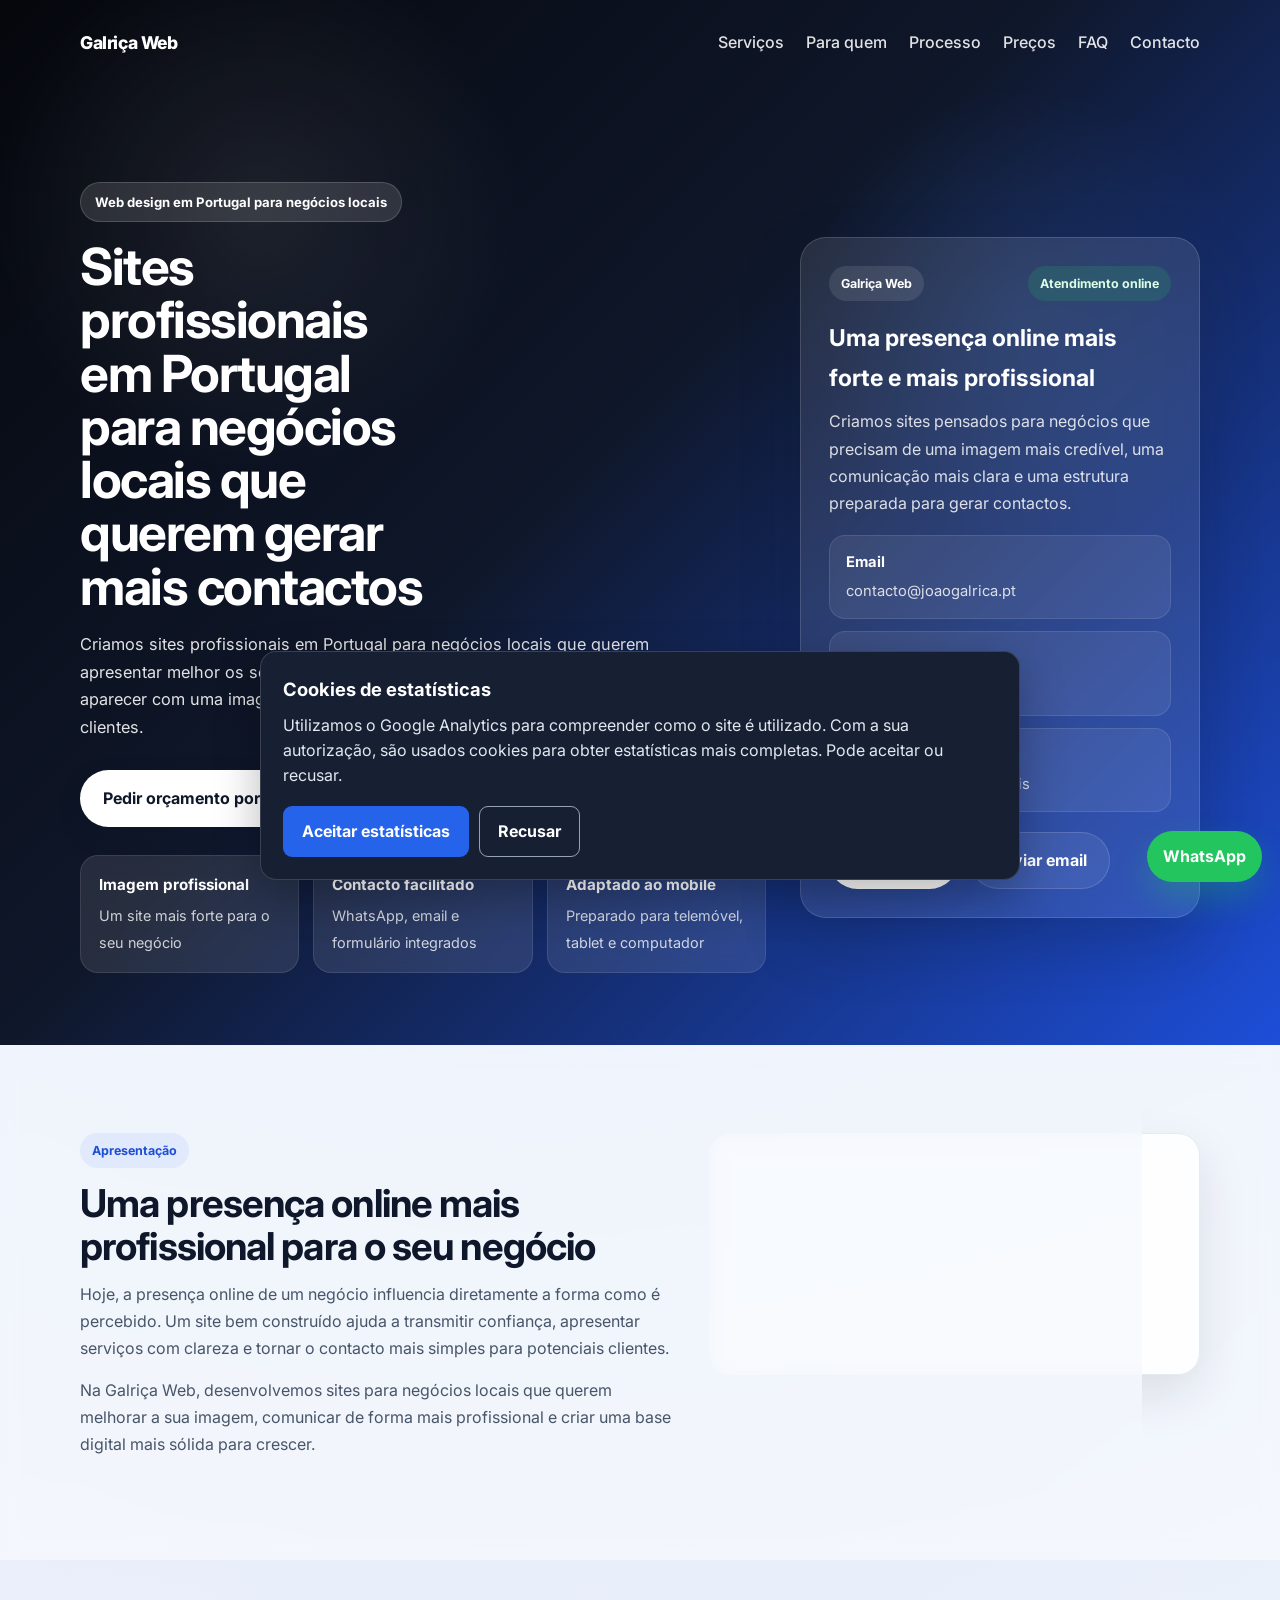
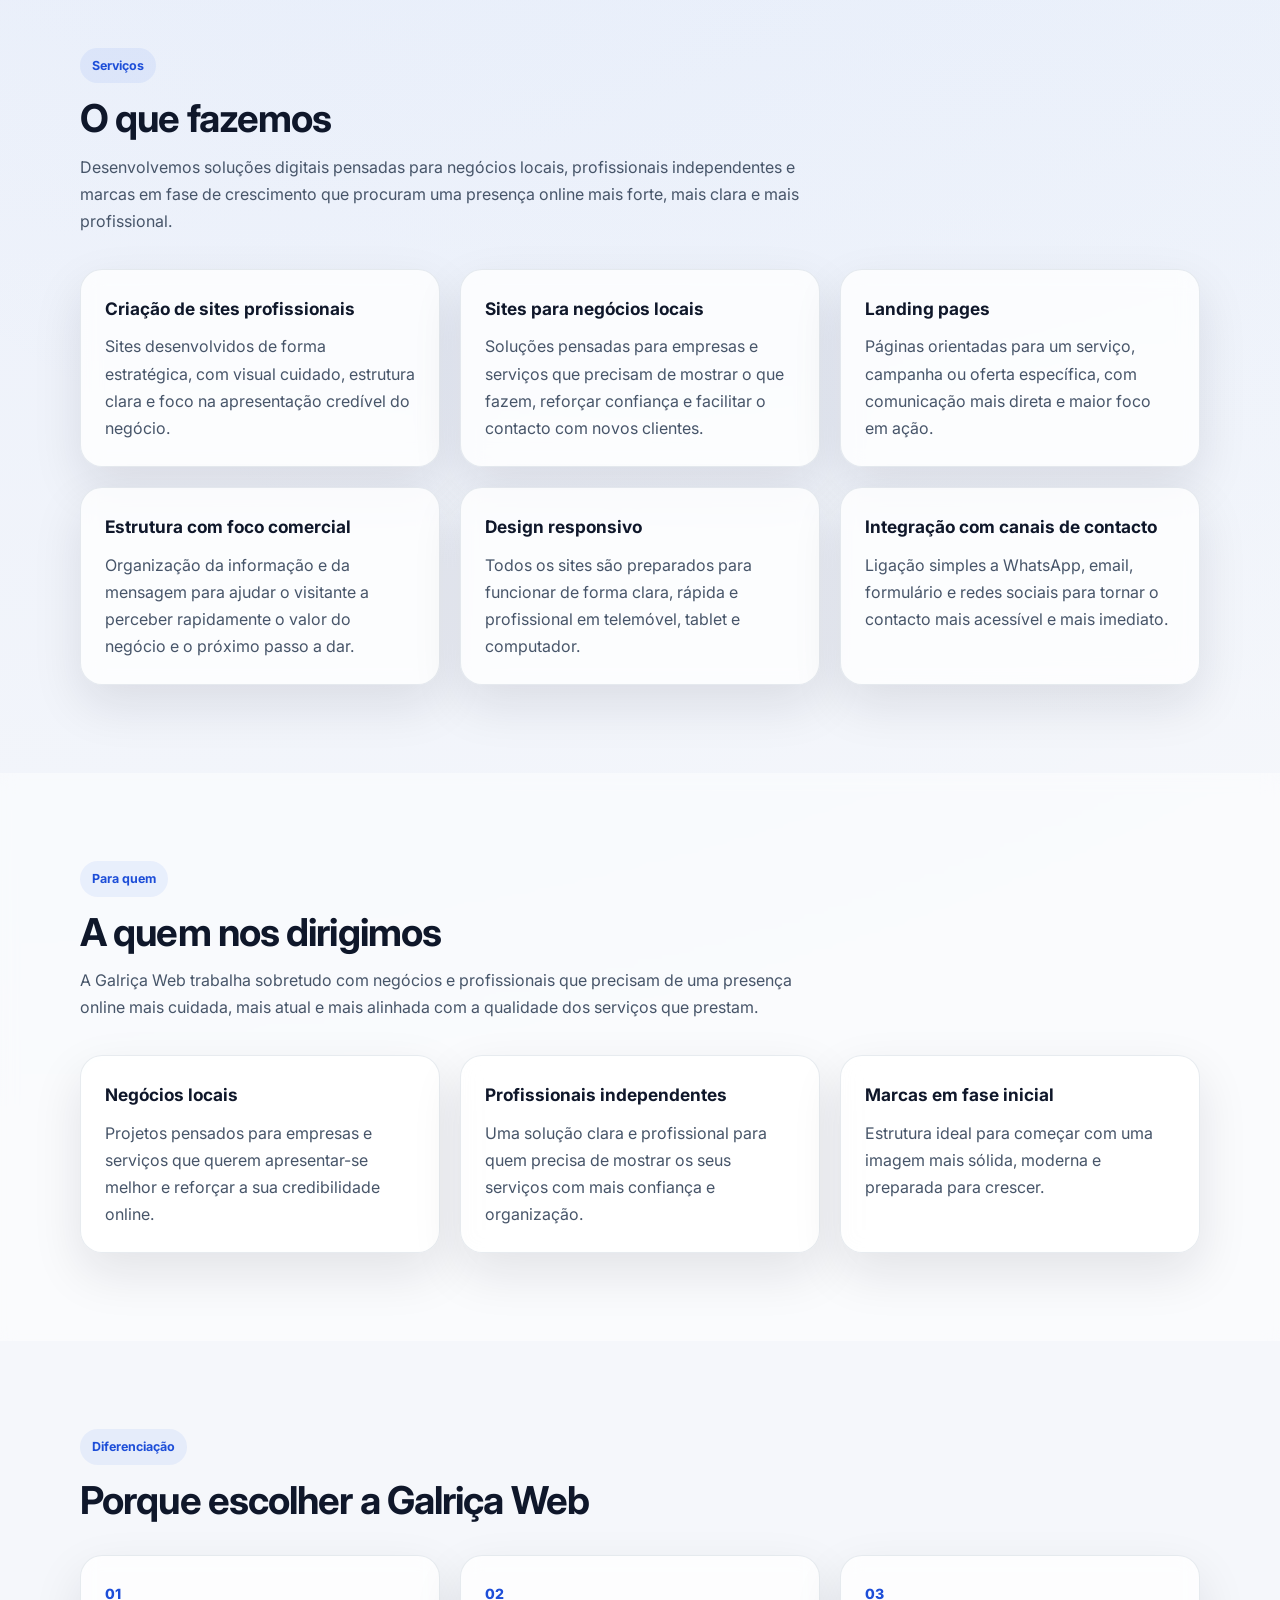
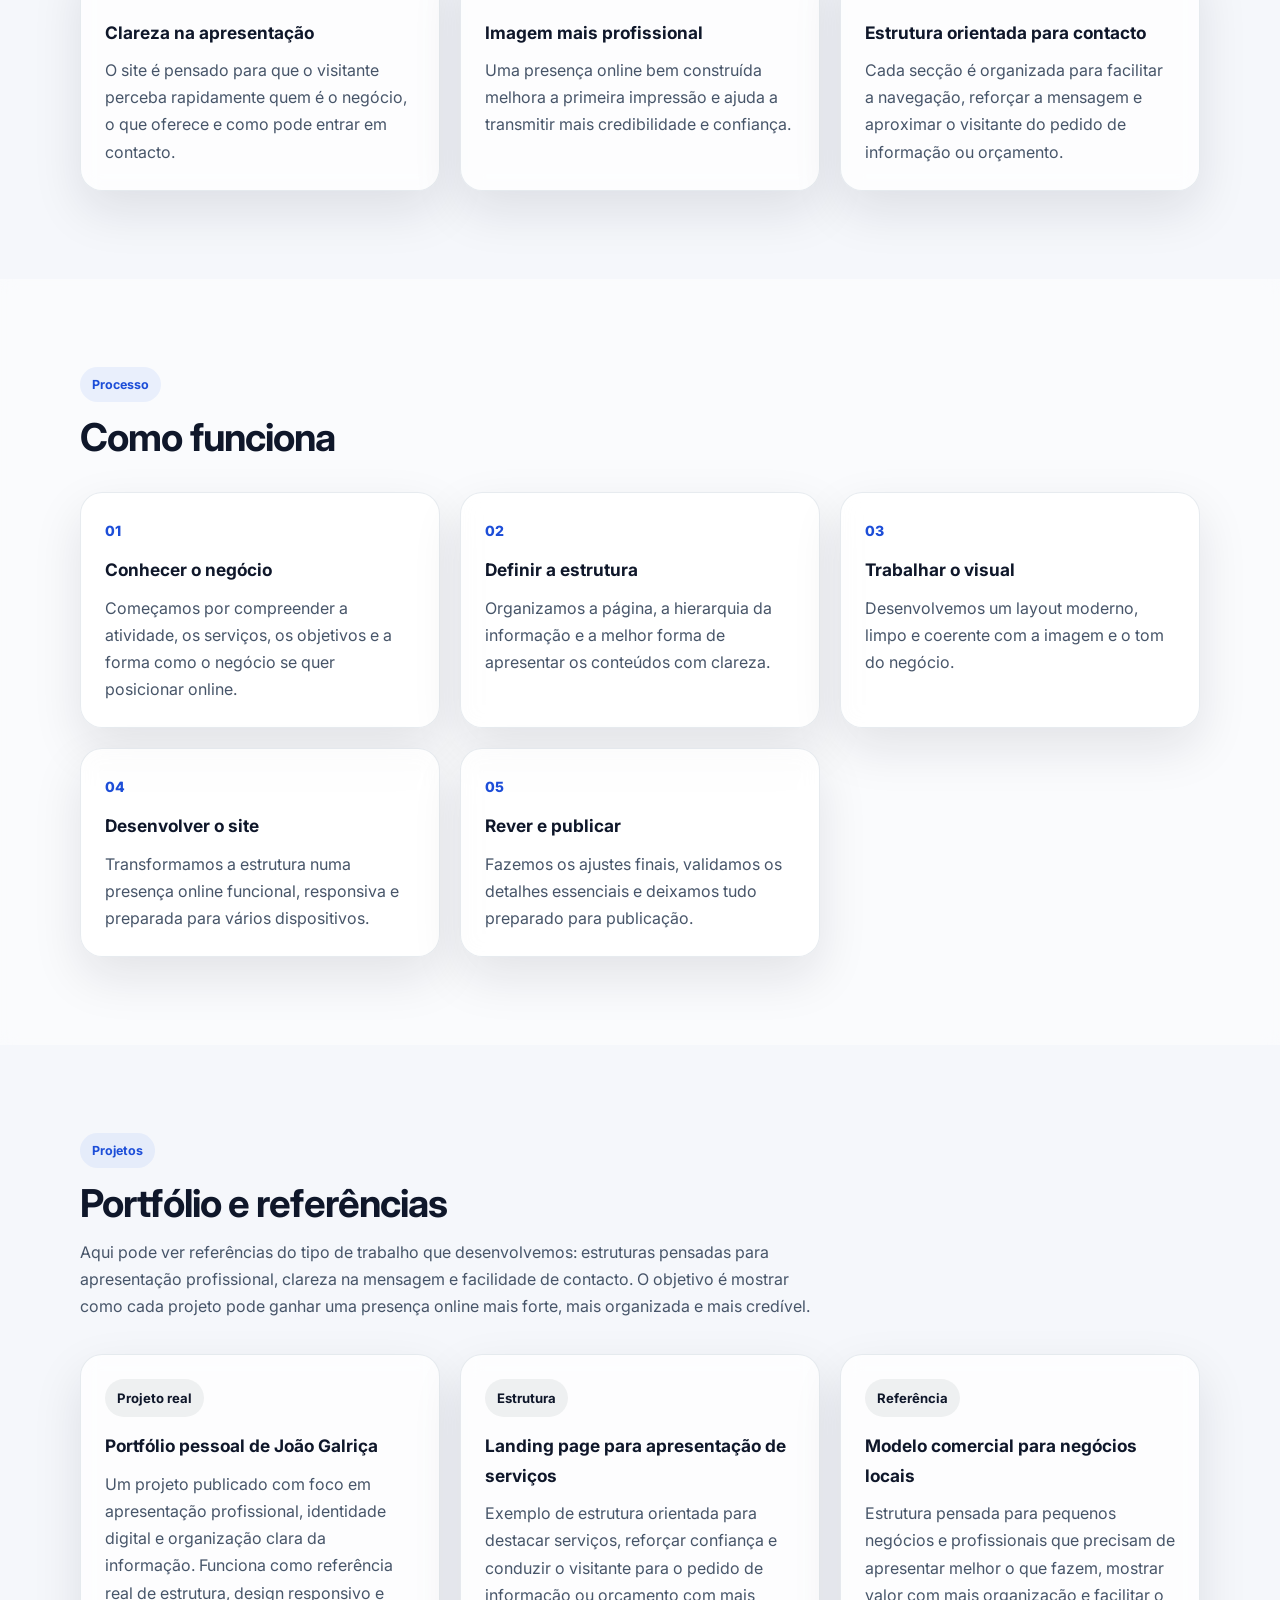
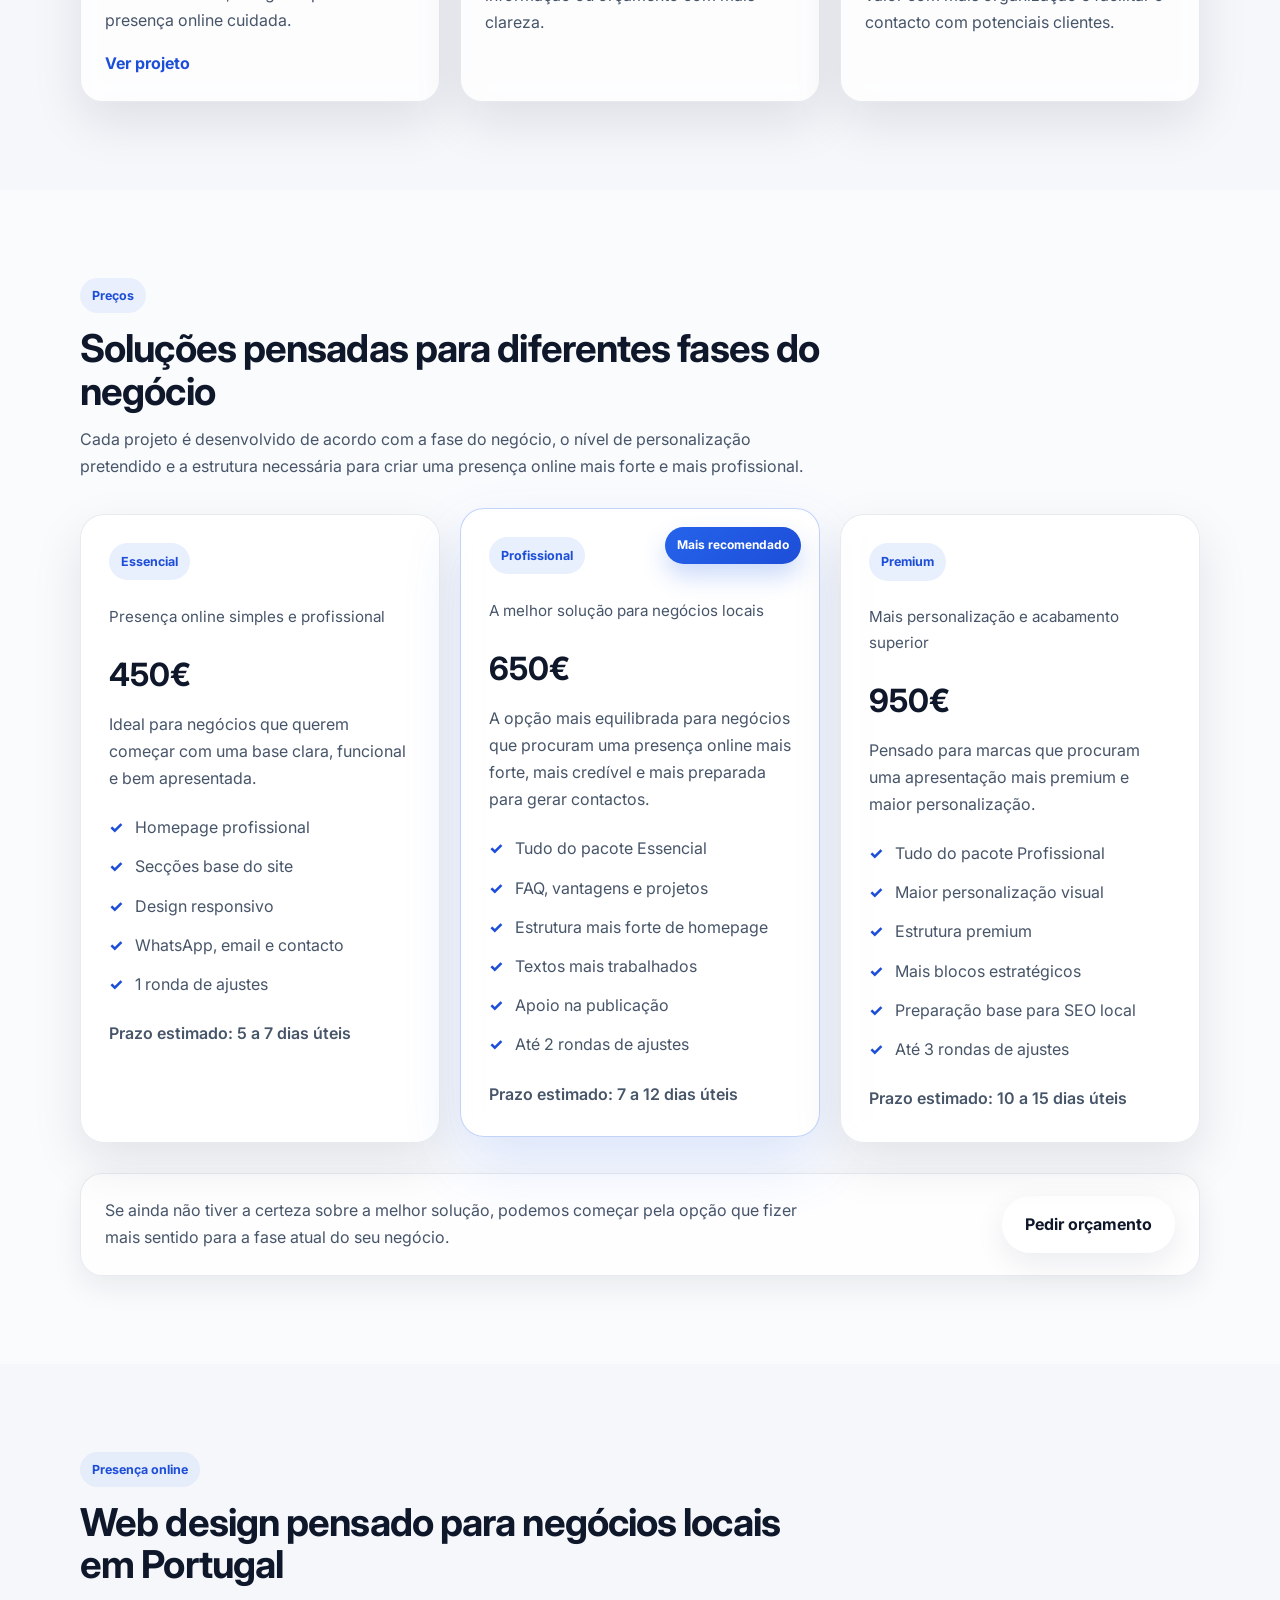
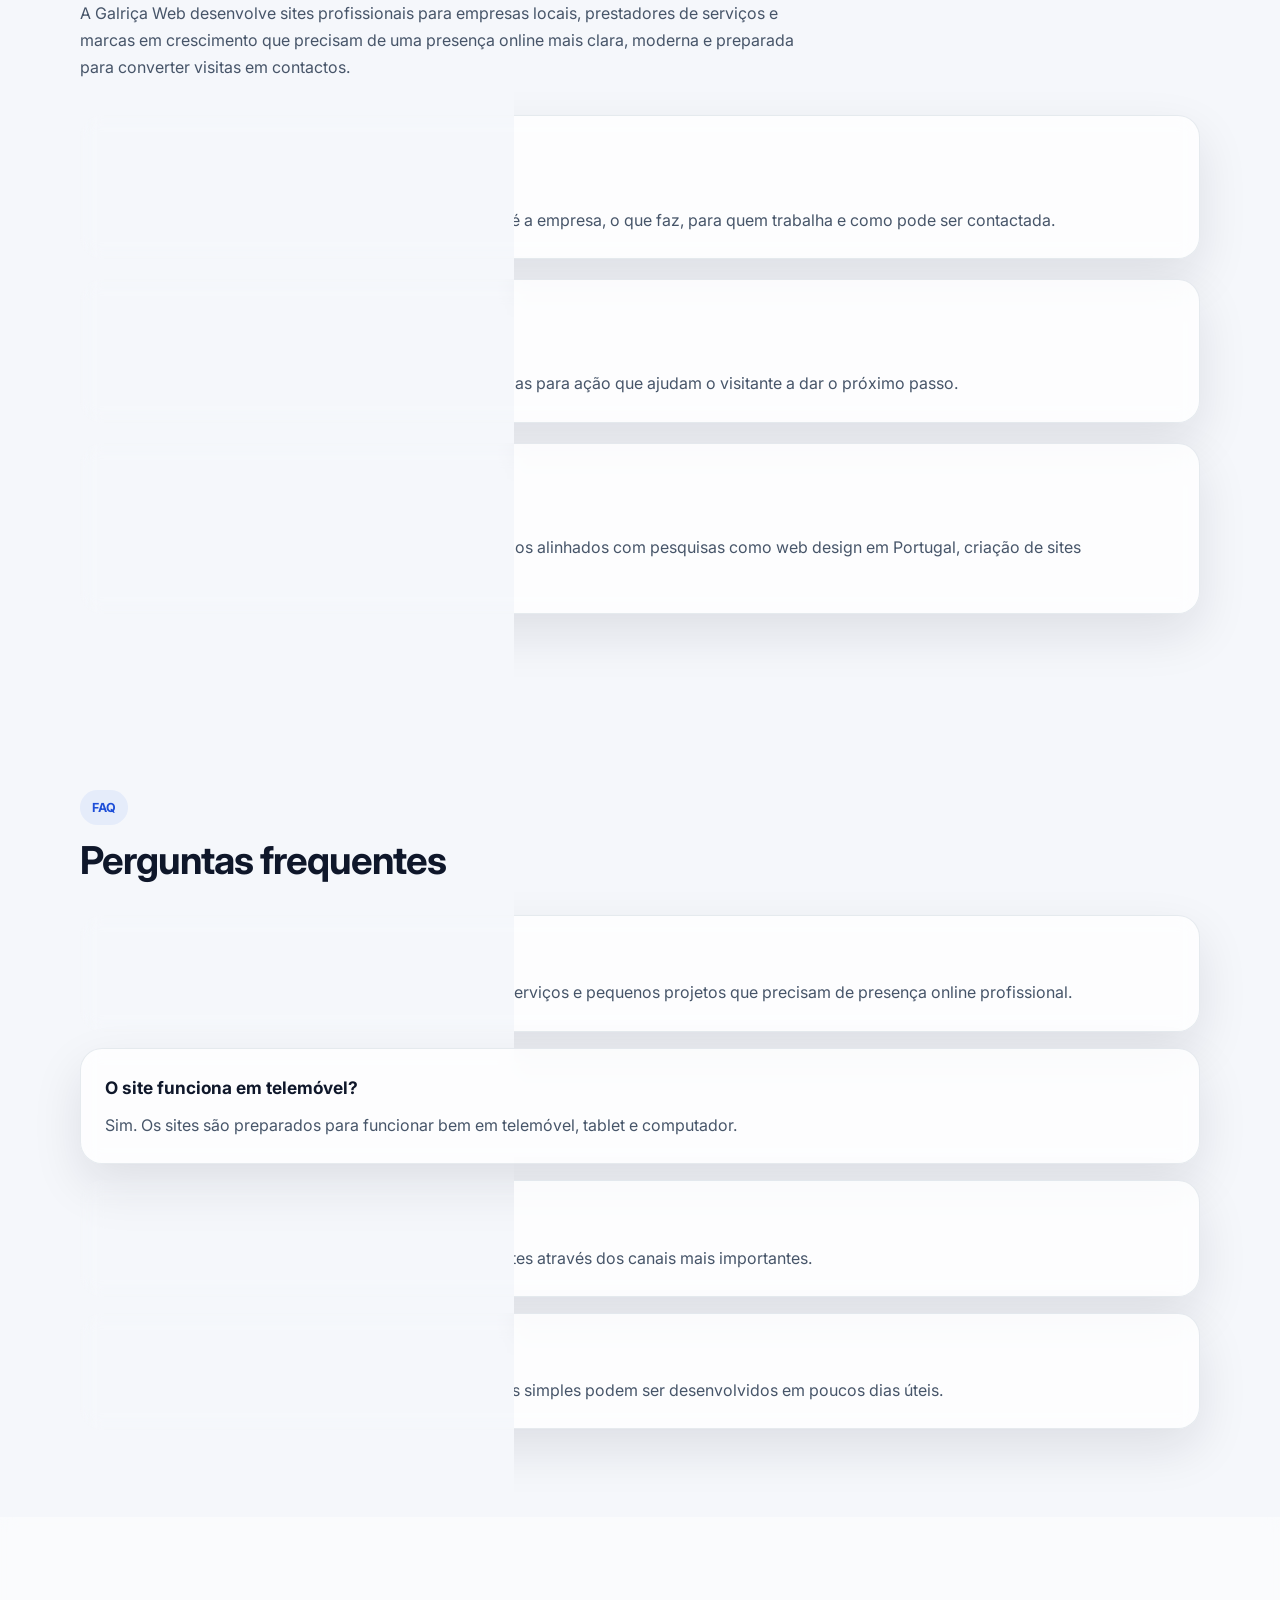
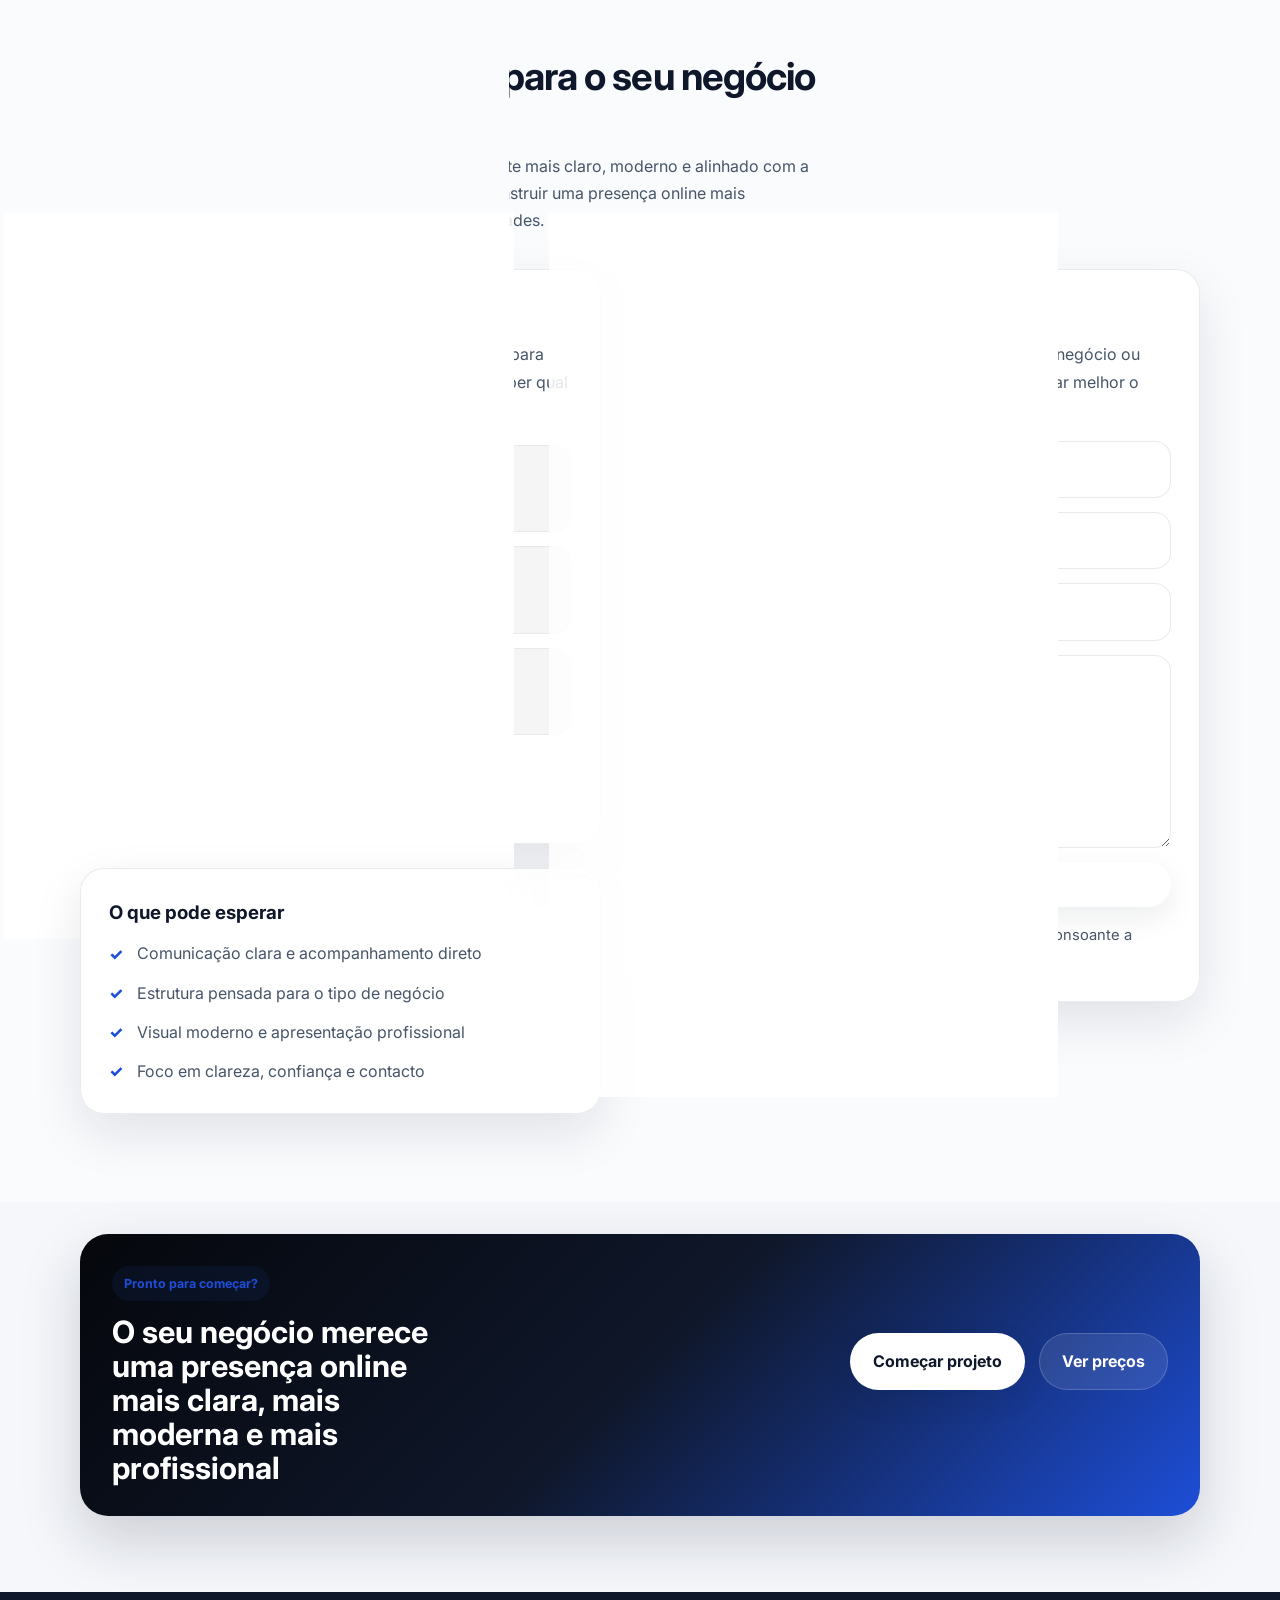
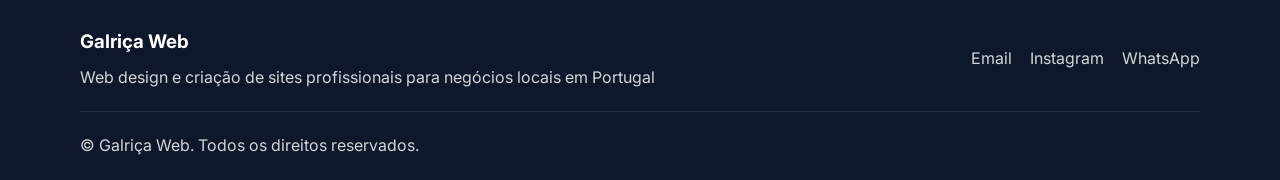
==== index.html @ ff37726d "Add files via upload" ====
<!DOCTYPE html>

<html lang="pt">
<head>
<!-- Google Analytics com Consent Mode v2 -->
<script>
  window.dataLayer = window.dataLayer || [];

  function gtag() {
    dataLayer.push(arguments);
  }

  const consentimentoGuardado =
    localStorage.getItem('analytics_consent') === 'granted'
      ? 'granted'
      : 'denied';

  gtag('consent', 'default', {
    analytics_storage: consentimentoGuardado,
    ad_storage: 'denied',
    ad_user_data: 'denied',
    ad_personalization: 'denied'
  });
</script>

<script async src="https://www.googletagmanager.com/gtag/js?id=G-DJQGZJ3VD9"></script>

<script>
  gtag('js', new Date());
  gtag('config', 'G-DJQGZJ3VD9');
</script>
<meta charset="utf-8"/>
<meta content="width=device-width, initial-scale=1.0" name="viewport"/>
<title>Galriça Web | Web Design e Criação de Sites Profissionais em Portugal</title>
<meta content="A Galriça Web cria sites profissionais em Portugal para negócios locais, serviços e marcas em crescimento, com design moderno, estrutura clara, SEO base e foco em gerar contactos." name="description"/>
<link href="https://galricaweb.pt/" rel="canonical"/>
<meta content="index, follow, max-image-preview:large, max-snippet:-1, max-video-preview:-1" name="robots"/>
<meta content="#0f172a" name="theme-color"/>
<meta content="web design portugal, criação de sites profissionais, sites para negócios locais, landing pages, web designer portugal, criação de websites portugal, seo local, presença online" name="keywords"/>
<meta content="website" property="og:type"/>
<meta content="pt_PT" property="og:locale"/>
<meta content="Galriça Web | Web Design e Criação de Sites Profissionais em Portugal" property="og:title"/>
<meta content="Sites profissionais em Portugal para negócios locais, com design moderno, estrutura clara e foco em gerar contactos." property="og:description"/>
<meta content="https://galricaweb.pt/" property="og:url"/>
<meta content="Galriça Web" property="og:site_name"/>
<meta content="https://galricaweb.pt/og-image.jpg" property="og:image"/>
<meta content="Galriça Web - Criação de Sites Profissionais para Negócios Locais" property="og:image:alt"/>
<meta content="summary_large_image" name="twitter:card"/>
<meta content="Galriça Web | Web Design e Criação de Sites Profissionais em Portugal" name="twitter:title"/>
<meta content="Sites profissionais em Portugal para negócios locais, com design moderno, estrutura clara e foco em gerar contactos." name="twitter:description"/>
<meta content="https://galricaweb.pt/og-image.jpg" name="twitter:image"/>
<link href="https://fonts.googleapis.com" rel="preconnect"/>
<link crossorigin="" href="https://fonts.gstatic.com" rel="preconnect"/>
<link href="https://fonts.googleapis.com/css2?family=Inter:wght@400;500;600;700;800&amp;display=swap" rel="stylesheet"/>
<link href="style.css" rel="stylesheet"/>
<script type="application/ld+json">
  {
    "@context": "https://schema.org",
    "@type": "ProfessionalService",
    "name": "Galriça Web",
    "url": "https://galricaweb.pt/",
    "image": "https://galricaweb.pt/og-image.jpg",
    "email": "contacto@joaogalrica.pt",
    "telephone": "+351931164710",
    "priceRange": "€€",
    "description": "Criação de sites profissionais em Portugal para negócios locais, prestadores de serviços e marcas em crescimento, com design moderno, estrutura clara e foco em gerar contactos.",
    "serviceType": [
      "Criação de sites profissionais",
      "Web design para negócios locais",
      "Landing pages",
      "SEO base para sites",
      "Integração de WhatsApp, email e formulários"
    ],
    "areaServed": {
      "@type": "Country",
      "name": "Portugal"
    },
    "availableLanguage": ["pt-PT", "pt-BR"],
    "sameAs": [
      "https://instagram.com/galricaweb"
    ]
  }
  </script>
  <script type="application/ld+json">
  {
    "@context": "https://schema.org",
    "@type": "FAQPage",
    "mainEntity": [
      {
        "@type": "Question",
        "name": "Que tipo de sites criam?",
        "acceptedAnswer": {
          "@type": "Answer",
          "text": "Criamos sobretudo sites para negócios locais, prestadores de serviços, marcas em fase inicial e projetos que precisam de presença online profissional."
        }
      },
      {
        "@type": "Question",
        "name": "O site funciona em telemóvel?",
        "acceptedAnswer": {
          "@type": "Answer",
          "text": "Sim. Os sites são preparados para funcionar bem em telemóvel, tablet e computador."
        }
      },
      {
        "@type": "Question",
        "name": "Posso ter WhatsApp, formulário e email no site?",
        "acceptedAnswer": {
          "@type": "Answer",
          "text": "Sim. O objetivo é facilitar o contacto com clientes através do WhatsApp, email, formulário e outros canais relevantes."
        }
      },
      {
        "@type": "Question",
        "name": "Quanto tempo demora?",
        "acceptedAnswer": {
          "@type": "Answer",
          "text": "O prazo depende da complexidade do projeto, mas muitos sites simples podem ser desenvolvidos em poucos dias úteis."
        }
      }
    ]
  }
  </script>
<meta content="1200" property="og:image:width"/>
<meta content="630" property="og:image:height"/>
<style>
  .cookie-banner {
    position: fixed;
    right: 20px;
    bottom: 20px;
    left: 20px;
    z-index: 9999;
    max-width: 760px;
    margin: 0 auto;
    padding: 22px;
    color: #ffffff;
    background: #172033;
    border: 1px solid rgba(255, 255, 255, 0.15);
    border-radius: 16px;
    box-shadow: 0 16px 45px rgba(0, 0, 0, 0.28);
  }

  .cookie-banner[hidden] {
    display: none;
  }

  .cookie-banner h2 {
    margin: 0 0 8px;
    color: #ffffff;
    font-size: 1.15rem;
  }

  .cookie-banner p {
    margin: 0;
    color: #e2e8f0;
    line-height: 1.55;
  }

  .cookie-actions {
    display: flex;
    flex-wrap: wrap;
    gap: 10px;
    margin-top: 18px;
  }

  .cookie-button {
    padding: 11px 18px;
    font: inherit;
    font-weight: 700;
    cursor: pointer;
    border: 1px solid transparent;
    border-radius: 9px;
  }

  .cookie-accept {
    color: #ffffff;
    background: #2563eb;
  }

  .cookie-reject {
    color: #ffffff;
    background: transparent;
    border-color: #94a3b8;
  }

  .cookie-settings-button {
    padding: 0;
    color: inherit;
    font: inherit;
    text-decoration: underline;
    cursor: pointer;
    background: transparent;
    border: 0;
  }

  @media (max-width: 600px) {
    .cookie-banner {
      right: 10px;
      bottom: 10px;
      left: 10px;
      padding: 18px;
    }

    .cookie-actions,
    .cookie-button {
      width: 100%;
    }
  }
</style> 
</head>
<body>
<a class="whatsapp-float" href="https://wa.me/351931164710" rel="noopener noreferrer" target="_blank">
    WhatsApp
  </a>
<header class="hero" id="inicio">
<nav class="navbar container">
<a class="logo" href="#inicio">Galriça Web</a>
<div class="nav-links">
<a href="#servicos">Serviços</a>
<a href="#para-quem">Para quem</a>
<a href="#processo">Processo</a>
<a href="#precos">Preços</a>
<a href="#faq">FAQ</a>
<a href="#contacto">Contacto</a>
</div>
</nav>
<div class="hero-content container hero-grid">
<div class="hero-main">
<p class="tag">Web design em Portugal para negócios locais</p>
<h1>Sites profissionais em Portugal para negócios locais que querem gerar mais contactos</h1>
<p class="hero-text">
          Criamos sites profissionais em Portugal para negócios locais que querem apresentar melhor os seus serviços, transmitir mais credibilidade no digital, aparecer com uma imagem mais forte e facilitar o contacto com novos clientes.
        </p>
<div class="hero-buttons">
<a class="btn primary" href="https://wa.me/351931164710" rel="noopener noreferrer" target="_blank">Pedir orçamento por WhatsApp</a>
<a class="btn secondary" href="#precos">
            Ver preços
          </a>
</div>
<div class="hero-highlights">
<div class="highlight-box">
<strong>Imagem profissional</strong>
<span>Um site mais forte para o seu negócio</span>
</div>
<div class="highlight-box">
<strong>Contacto facilitado</strong>
<span>WhatsApp, email e formulário integrados</span>
</div>
<div class="highlight-box">
<strong>Adaptado ao mobile</strong>
<span>Preparado para telemóvel, tablet e computador</span>
</div>
</div>
</div>
<aside class="hero-side-card">
<div class="hero-side-top">
<span class="mini-badge">Galriça Web</span>
<span class="availability">Atendimento online</span>
</div>
<h3>Uma presença online mais forte e mais profissional</h3>
<p>
          Criamos sites pensados para negócios que precisam de uma imagem mais
          credível, uma comunicação mais clara e uma estrutura preparada para gerar
          contactos.
        </p>
<div class="hero-side-list">
<div class="side-item">
<strong>Email</strong>
<span>contacto@joaogalrica.pt</span>
</div>
<div class="side-item">
<strong>Instagram</strong>
<span>@galricaweb</span>
</div>
<div class="side-item">
<strong>Especialidade</strong>
<span>Sites para negócios locais</span>
</div>
</div>
<div class="hero-side-actions">
<a class="side-link strong" href="https://wa.me/351931164710" rel="noopener noreferrer" target="_blank">
            WhatsApp
          </a>
<a class="side-link" href="mailto:contacto@joaogalrica.pt">
            Enviar email
          </a>
</div>
</aside>
</div>
</header>
<main>
<section class="section section-soft" id="apresentacao">
<div class="container about-grid">
<div>
<p class="section-tag">Apresentação</p>
<h2 class="section-title">Uma presença online mais profissional para o seu negócio</h2>
<p class="section-text">
            Hoje, a presença online de um negócio influencia diretamente a forma como é percebido.
            Um site bem construído ajuda a transmitir confiança, apresentar serviços com clareza
            e tornar o contacto mais simples para potenciais clientes.
          </p>
<p class="section-text">
            Na Galriça Web, desenvolvemos sites para negócios locais que querem melhorar a sua imagem,
            comunicar de forma mais profissional e criar uma base digital mais sólida para crescer.
          </p>
</div>
<div class="about-box">
<h3>O que entregamos</h3>
<ul class="check-list">
<li>Estrutura clara e bem organizada</li>
<li>Visual moderno e profissional</li>
<li>Experiência responsiva em todos os dispositivos</li>
<li>Contacto fácil e orientado para conversão</li>
</ul>
</div>
</div>
</section>
<section class="section" id="servicos">
<div class="container">
<div class="section-heading">
<p class="section-tag">Serviços</p>
<h2 class="section-title">O que fazemos</h2>
<p class="section-text">
            Desenvolvemos soluções digitais pensadas para negócios locais, profissionais independentes
            e marcas em fase de crescimento que procuram uma presença online mais forte, mais clara
            e mais profissional.
          </p>
</div>
<div class="cards services-grid">
<article class="card">
<h3>Criação de sites profissionais</h3>
<p>
              Sites desenvolvidos de forma estratégica, com visual cuidado, estrutura clara
              e foco na apresentação credível do negócio.
            </p>
</article>
<article class="card">
<h3>Sites para negócios locais</h3>
<p>
              Soluções pensadas para empresas e serviços que precisam de mostrar o que fazem,
              reforçar confiança e facilitar o contacto com novos clientes.
            </p>
</article>
<article class="card">
<h3>Landing pages</h3>
<p>
              Páginas orientadas para um serviço, campanha ou oferta específica,
              com comunicação mais direta e maior foco em ação.
            </p>
</article>
<article class="card">
<h3>Estrutura com foco comercial</h3>
<p>
              Organização da informação e da mensagem para ajudar o visitante a perceber
              rapidamente o valor do negócio e o próximo passo a dar.
            </p>
</article>
<article class="card">
<h3>Design responsivo</h3>
<p>
              Todos os sites são preparados para funcionar de forma clara, rápida e profissional
              em telemóvel, tablet e computador.
            </p>
</article>
<article class="card">
<h3>Integração com canais de contacto</h3>
<p>
              Ligação simples a WhatsApp, email, formulário e redes sociais para tornar
              o contacto mais acessível e mais imediato.
            </p>
</article>
</div>
</div>
</section>
<section class="section section-soft" id="para-quem">
<div class="container">
<div class="section-heading">
<p class="section-tag">Para quem</p>
<h2 class="section-title">A quem nos dirigimos</h2>
<p class="section-text">
            A Galriça Web trabalha sobretudo com negócios e profissionais que precisam
            de uma presença online mais cuidada, mais atual e mais alinhada com a
            qualidade dos serviços que prestam.
          </p>
</div>
<div class="cards benefits-grid">
<article class="card">
<h3>Negócios locais</h3>
<p>
              Projetos pensados para empresas e serviços que querem apresentar-se melhor
              e reforçar a sua credibilidade online.
            </p>
</article>
<article class="card">
<h3>Profissionais independentes</h3>
<p>
              Uma solução clara e profissional para quem precisa de mostrar os seus
              serviços com mais confiança e organização.
            </p>
</article>
<article class="card">
<h3>Marcas em fase inicial</h3>
<p>
              Estrutura ideal para começar com uma imagem mais sólida, moderna e
              preparada para crescer.
            </p>
</article>
</div>
</div>
</section>
<section class="section" id="diferenca">
<div class="container">
<div class="section-heading">
<p class="section-tag">Diferenciação</p>
<h2 class="section-title">Porque escolher a Galriça Web</h2>
</div>
<div class="cards process-grid">
<article class="card step-card">
<span class="step-number">01</span>
<h3>Clareza na apresentação</h3>
<p>
              O site é pensado para que o visitante perceba rapidamente quem é o negócio,
              o que oferece e como pode entrar em contacto.
            </p>
</article>
<article class="card step-card">
<span class="step-number">02</span>
<h3>Imagem mais profissional</h3>
<p>
              Uma presença online bem construída melhora a primeira impressão e ajuda a
              transmitir mais credibilidade e confiança.
            </p>
</article>
<article class="card step-card">
<span class="step-number">03</span>
<h3>Estrutura orientada para contacto</h3>
<p>
              Cada secção é organizada para facilitar a navegação, reforçar a mensagem
              e aproximar o visitante do pedido de informação ou orçamento.
            </p>
</article>
</div>
</div>
</section>
<section class="section section-soft" id="processo">
<div class="container">
<div class="section-heading">
<p class="section-tag">Processo</p>
<h2 class="section-title">Como funciona</h2>
</div>
<div class="cards process-grid">
<article class="card step-card">
<span class="step-number">01</span>
<h3>Conhecer o negócio</h3>
<p>
              Começamos por compreender a atividade, os serviços, os objetivos e a forma
              como o negócio se quer posicionar online.
            </p>
</article>
<article class="card step-card">
<span class="step-number">02</span>
<h3>Definir a estrutura</h3>
<p>
              Organizamos a página, a hierarquia da informação e a melhor forma de
              apresentar os conteúdos com clareza.
            </p>
</article>
<article class="card step-card">
<span class="step-number">03</span>
<h3>Trabalhar o visual</h3>
<p>
              Desenvolvemos um layout moderno, limpo e coerente com a imagem e o tom do negócio.
            </p>
</article>
<article class="card step-card">
<span class="step-number">04</span>
<h3>Desenvolver o site</h3>
<p>
              Transformamos a estrutura numa presença online funcional, responsiva e
              preparada para vários dispositivos.
            </p>
</article>
<article class="card step-card">
<span class="step-number">05</span>
<h3>Rever e publicar</h3>
<p>
              Fazemos os ajustes finais, validamos os detalhes essenciais e deixamos tudo
              preparado para publicação.
            </p>
</article>
</div>
</div>
</section>
<section class="section" id="portfolio">
<div class="container">
<div class="section-heading">
<p class="section-tag">Projetos</p>
<h2 class="section-title">Portfólio e referências</h2>
<p class="section-text">
        Aqui pode ver referências do tipo de trabalho que desenvolvemos: estruturas pensadas para apresentação profissional,
        clareza na mensagem e facilidade de contacto. O objetivo é mostrar como cada projeto pode ganhar uma presença online mais forte,
        mais organizada e mais credível.
      </p>
</div>
<div class="cards projects-grid">
<article class="card project-card">
<div class="project-top"><span class="project-status">Projeto real</span></div>
<h3>Portfólio pessoal de João Galriça</h3>
<p>
          Um projeto publicado com foco em apresentação profissional, identidade digital e organização clara da informação.
          Funciona como referência real de estrutura, design responsivo e presença online cuidada.
        </p>
<div class="project-actions">
<a class="project-link" href="https://joaogalrica.pt" rel="noopener noreferrer" target="_blank">Ver projeto</a>
</div>
</article>
<article class="card project-card">
<div class="project-top"><span class="project-status">Estrutura</span></div>
<h3>Landing page para apresentação de serviços</h3>
<p>
          Exemplo de estrutura orientada para destacar serviços, reforçar confiança e conduzir o visitante para o pedido de informação
          ou orçamento com mais clareza.
        </p>
</article>
<article class="card project-card">
<div class="project-top"><span class="project-status">Referência</span></div>
<h3>Modelo comercial para negócios locais</h3>
<p>
          Estrutura pensada para pequenos negócios e profissionais que precisam de apresentar melhor o que fazem,
          mostrar valor com mais organização e facilitar o contacto com potenciais clientes.
        </p>
</article>
</div>
</div>
</section>
<section class="section section-soft" id="precos">
<div class="container">
<div class="section-heading">
<p class="section-tag">Preços</p>
<h2 class="section-title">Soluções pensadas para diferentes fases do negócio</h2>
<p class="section-text">
            Cada projeto é desenvolvido de acordo com a fase do negócio, o nível de
            personalização pretendido e a estrutura necessária para criar uma presença
            online mais forte e mais profissional.
          </p>
</div>
<div class="pricing-grid premium-pricing-grid">
<article class="pricing-card premium-pricing-card">
<div class="pricing-card-top">
<span class="pricing-badge">Essencial</span>
<p class="pricing-label">Presença online simples e profissional</p>
</div>
<h3>450€</h3>
<p class="pricing-description">
              Ideal para negócios que querem começar com uma base clara, funcional e bem apresentada.
            </p>
<ul class="pricing-list">
<li>Homepage profissional</li>
<li>Secções base do site</li>
<li>Design responsivo</li>
<li>WhatsApp, email e contacto</li>
<li>1 ronda de ajustes</li>
</ul>
<p class="pricing-note">Prazo estimado: 5 a 7 dias úteis</p>
</article>
<article class="pricing-card premium-pricing-card featured-premium">
<div class="featured-ribbon">Mais recomendado</div>
<div class="pricing-card-top">
<span class="pricing-badge">Profissional</span>
<p class="pricing-label">A melhor solução para negócios locais</p>
</div>
<h3>650€</h3>
<p class="pricing-description">
              A opção mais equilibrada para negócios que procuram uma presença online
              mais forte, mais credível e mais preparada para gerar contactos.
            </p>
<ul class="pricing-list">
<li>Tudo do pacote Essencial</li>
<li>FAQ, vantagens e projetos</li>
<li>Estrutura mais forte de homepage</li>
<li>Textos mais trabalhados</li>
<li>Apoio na publicação</li>
<li>Até 2 rondas de ajustes</li>
</ul>
<p class="pricing-note">Prazo estimado: 7 a 12 dias úteis</p>
</article>
<article class="pricing-card premium-pricing-card">
<div class="pricing-card-top">
<span class="pricing-badge">Premium</span>
<p class="pricing-label">Mais personalização e acabamento superior</p>
</div>
<h3>950€</h3>
<p class="pricing-description">
              Pensado para marcas que procuram uma apresentação mais premium e maior personalização.
            </p>
<ul class="pricing-list">
<li>Tudo do pacote Profissional</li>
<li>Maior personalização visual</li>
<li>Estrutura premium</li>
<li>Mais blocos estratégicos</li>
<li>Preparação base para SEO local</li>
<li>Até 3 rondas de ajustes</li>
</ul>
<p class="pricing-note">Prazo estimado: 10 a 15 dias úteis</p>
</article>
</div>
<div class="pricing-bottom-note">
<p>
            Se ainda não tiver a certeza sobre a melhor solução, podemos começar pela
            opção que fizer mais sentido para a fase atual do seu negócio.
          </p>
<a class="btn primary" href="https://wa.me/351931164710" rel="noopener noreferrer" target="_blank">
            Pedir orçamento
          </a>
</div>
</div>
</section>
<section class="section alt-bg" id="seo-local">
<div class="container">
<div class="section-heading">
<p class="section-tag">Presença online</p>
<h2 class="section-title">Web design pensado para negócios locais em Portugal</h2>
<p class="section-text">
  A Galriça Web desenvolve sites profissionais para empresas locais, prestadores de serviços e marcas em crescimento que precisam de uma presença online mais clara, moderna e preparada para converter visitas em contactos.
</p>
</div>
<div class="cards">
<article class="card">
<span class="card-label">Clareza</span>
<h3>Estrutura orientada para serviços</h3>
<p>Páginas organizadas para explicar rapidamente quem é a empresa, o que faz, para quem trabalha e como pode ser contactada.</p>
</article>
<article class="card">
<span class="card-label">Conversão</span>
<h3>Mais facilidade de contacto</h3>
<p>Integração com WhatsApp, email, formulário e chamadas para ação que ajudam o visitante a dar o próximo passo.</p>
</article>
<article class="card">
<span class="card-label">Posicionamento</span>
<h3>Base técnica para SEO local</h3>
<p>Títulos, descrições, estrutura semântica, FAQ e conteúdos alinhados com pesquisas como web design em Portugal, criação de sites profissionais e sites para negócios locais.</p>
</article>
</div>
</div>
</section>
<section class="section" id="faq">
<div class="container">
<div class="section-heading">
<p class="section-tag">FAQ</p>
<h2 class="section-title">Perguntas frequentes</h2>
</div>
<div class="faq-list">
<article class="faq-item">
<h3>Que tipo de sites criam?</h3>
<p>
              Sobretudo sites para negócios locais, prestadores de serviços e
              pequenos projetos que precisam de presença online profissional.
            </p>
</article>
<article class="faq-item">
<h3>O site funciona em telemóvel?</h3>
<p>
              Sim. Os sites são preparados para funcionar bem em telemóvel,
              tablet e computador.
            </p>
</article>
<article class="faq-item">
<h3>Posso ter WhatsApp, formulário e email no site?</h3>
<p>
              Sim. O objetivo é facilitar o contacto com os seus clientes
              através dos canais mais importantes.
            </p>
</article>
<article class="faq-item">
<h3>Quanto tempo demora?</h3>
<p>
              Depende da complexidade do projeto, mas muitos sites simples podem
              ser desenvolvidos em poucos dias úteis.
            </p>
</article>
</div>
</div>
</section>
<section class="section section-soft contact-section" id="contacto">
<div class="container">
<div class="section-heading">
<p class="section-tag">Contacto</p>
<h2 class="section-title">Peça um site profissional para o seu negócio em Portugal</h2>
<p class="section-text">
            Se procura um web designer em Portugal para criar um site mais claro, moderno e alinhado com a imagem do seu negócio, a Galriça Web pode ajudar a construir uma presença online mais profissional, preparada para gerar contactos e oportunidades.
          </p>
</div>
<div class="premium-contact-layout">
<div class="premium-contact-info">
<div class="contact-box premium-contact-card">
<h3>Informações de contacto</h3>
<p class="premium-contact-intro">
                Entre em contacto por WhatsApp, email ou Instagram para apresentar o seu
                negócio, esclarecer dúvidas e perceber qual a solução mais adequada para o
                seu projeto.
              </p>
<div class="premium-contact-list">
<div class="premium-contact-item">
<span class="premium-contact-label">Email</span>
<strong>contacto@joaogalrica.pt</strong>
</div>
<div class="premium-contact-item">
<span class="premium-contact-label">Instagram</span>
<strong>@galricaweb</strong>
</div>
<div class="premium-contact-item">
<span class="premium-contact-label">WhatsApp</span>
<strong>+351931164710</strong>
</div>
</div>
<div class="premium-contact-actions">
<a class="btn primary" href="https://wa.me/351931164710" rel="noopener noreferrer" target="_blank">
                  Falar no WhatsApp
                </a>
<a class="btn email-btn" href="mailto:contacto@joaogalrica.pt">
                  Enviar email
                </a>
</div>
</div>
<div class="contact-box premium-trust-card">
<h3>O que pode esperar</h3>
<ul class="check-list premium-check-list">
<li>Comunicação clara e acompanhamento direto</li>
<li>Estrutura pensada para o tipo de negócio</li>
<li>Visual moderno e apresentação profissional</li>
<li>Foco em clareza, confiança e contacto</li>
</ul>
</div>
</div>
<div class="contact-box premium-form-card">
<h3>Peça informações ou solicite um orçamento</h3>
<p class="form-intro">
              Preencha o formulário com alguns dados sobre o seu negócio ou sobre o tipo de
              site que procura. Isso ajuda a enquadrar melhor o projeto e a apresentar uma
              proposta mais ajustada.
            </p>
<form action="https://formsubmit.co/contacto@joaogalrica.pt" class="contact-form" method="POST"><input name="_subject" type="hidden" value="Novo pedido através do site Galriça Web"/>
<input name="_next" type="hidden" value="https://galricaweb.pt/obrigado.html"/>
<input name="_template" type="hidden" value="table"/>
<input name="_captcha" type="hidden" value="false"/>
<input name="_honey" style="display:none" type="text"/>
<div class="form-row"><input name="name" placeholder="Nome" required="" type="text"/>
<input name="phone" placeholder="Telefone" type="text"/></div>
<input name="email" placeholder="Email" required="" type="email"/>
<input name="business" placeholder="Tipo de negócio" type="text"/>
<textarea name="message" placeholder="Descreva o projeto" required="" rows="6"></textarea>
<button class="btn primary" type="submit">Enviar pedido</button></form>
<p class="form-disclaimer">
              O formulário pode ser ligado ao email ou ao WhatsApp, consoante a solução que
              preferires implementar.
            </p>
</div>
</div>
</div>
</section>
<section class="cta-strip">
<div class="container cta-strip-content">
<div>
<p class="section-tag">Pronto para começar?</p>
<h2>O seu negócio merece uma presença online mais clara, mais moderna e mais profissional</h2>
</div>
<div class="hero-buttons">
<a class="btn primary" href="#contacto">Começar projeto</a>
<a class="btn secondary" href="#precos">
            Ver preços
          </a>
</div>
</div>
</section>
</main>
<footer class="footer">
<div class="container footer-content">
<div>
<h3>Galriça Web</h3>
<p>Web design e criação de sites profissionais para negócios locais em Portugal</p>
</div>
<div class="footer-links">
<a href="mailto:contacto@joaogalrica.pt">Email</a>
<a href="https://instagram.com/galricaweb" rel="noopener noreferrer" target="_blank">
          Instagram
        </a>
<a href="https://wa.me/351931164710" rel="noopener noreferrer" target="_blank">
          WhatsApp
        </a>
</div>
</div>
<div class="container footer-bottom">
<p>© <span id="year"></span> Galriça Web. Todos os direitos reservados.</p>
</div>
</footer>
<div
  id="cookie-banner"
  class="cookie-banner"
  role="dialog"
  aria-labelledby="cookie-title"
  aria-describedby="cookie-description"
  hidden
>
  <h2 id="cookie-title">Cookies de estatísticas</h2>

  <p id="cookie-description">
    Utilizamos o Google Analytics para compreender como o site é utilizado.
    Com a sua autorização, são usados cookies para obter estatísticas mais
    completas. Pode aceitar ou recusar.
  </p>

  <div class="cookie-actions">
    <button
      id="accept-analytics"
      class="cookie-button cookie-accept"
      type="button"
    >
      Aceitar estatísticas
    </button>

    <button
      id="reject-analytics"
      class="cookie-button cookie-reject"
      type="button"
    >
      Recusar
    </button>
  </div>
</div>
<script>
  document.addEventListener('DOMContentLoaded', function () {
    const consentKey = 'analytics_consent';
    const banner = document.getElementById('cookie-banner');
    const acceptButton = document.getElementById('accept-analytics');
    const rejectButton = document.getElementById('reject-analytics');
    const savedConsent = localStorage.getItem(consentKey);

    function hideBanner() {
      banner.hidden = true;
    }

    function showBanner() {
      banner.hidden = false;
    }

    function updateAnalyticsConsent(status) {
      localStorage.setItem(consentKey, status);

      gtag('consent', 'update', {
        analytics_storage: status,
        ad_storage: 'denied',
        ad_user_data: 'denied',
        ad_personalization: 'denied'
      });

      hideBanner();
    }

    acceptButton.addEventListener('click', function () {
      updateAnalyticsConsent('granted');
    });

    rejectButton.addEventListener('click', function () {
      updateAnalyticsConsent('denied');
    });

    if (savedConsent !== 'granted' && savedConsent !== 'denied') {
      showBanner();
    }
  });
</script>
<script src="script.js"></script>
<script crossorigin="anonymous" data-cf-beacon='{"version":"2024.11.0","token":"4edd5f8ec12a48cfa682ab8261b80a79"}' integrity="sha512-ZE9pZaUXND66v380QUtch/5sE9tPFh2zg45pR2PB0CVkCtOREv2AJKkSidISWkysEuQ0EH8faUU5du78bx87UQ==" src="https://static.cloudflareinsights.com/beacon.min.js/v4513226cdae34746b4dedf0b4dfa099e1781791509496" type="module"></script>
<script type="module" src="https://static.cloudflareinsights.com/beacon.min.js/v4513226cdae34746b4dedf0b4dfa099e1781791509496" integrity="sha512-ZE9pZaUXND66v380QUtch/5sE9tPFh2zg45pR2PB0CVkCtOREv2AJKkSidISWkysEuQ0EH8faUU5du78bx87UQ==" data-cf-beacon='{"version":"2024.11.0","token":"4edd5f8ec12a48cfa682ab8261b80a79"}' crossorigin="anonymous"></script>
</body>
</html>
---- style.css ----
:root {
  --bg: #f5f7fb;
  --surface: rgba(255, 255, 255, 0.78);
  --surface-strong: #ffffff;
  --primary: #2563eb;
  --primary-dark: #1d4ed8;
  --accent: #60a5fa;
  --text: #0f172a;
  --muted: #475569;
  --border: rgba(148, 163, 184, 0.22);
  --shadow: 0 20px 50px rgba(15, 23, 42, 0.10);
  --shadow-soft: 0 10px 30px rgba(15, 23, 42, 0.08);
  --radius: 22px;
  --max-width: 1120px;
}

* {
  margin: 0;
  padding: 0;
  box-sizing: border-box;
}

html {
  scroll-behavior: smooth;
}

body {
  font-family: "Inter", Arial, sans-serif;
  background:
    radial-gradient(circle at top left, rgba(37, 99, 235, 0.10), transparent 28%),
    radial-gradient(circle at top right, rgba(96, 165, 250, 0.10), transparent 24%),
    var(--bg);
  color: var(--text);
  line-height: 1.7;
}

a {
  text-decoration: none;
  color: inherit;
}

.container {
  width: min(100% - 40px, var(--max-width));
  margin: 0 auto;
}

.hero {
  position: relative;
  overflow: hidden;
  background: linear-gradient(135deg, #05070c 0%, #0f172a 45%, #1d4ed8 100%);
  color: #ffffff;
}

.hero::before {
  content: "";
  position: absolute;
  inset: 0;
  background:
    radial-gradient(circle at 20% 20%, rgba(255,255,255,0.08), transparent 20%),
    radial-gradient(circle at 80% 30%, rgba(96,165,250,0.10), transparent 18%);
  pointer-events: none;
}

.navbar {
  position: relative;
  z-index: 2;
  display: flex;
  justify-content: space-between;
  align-items: center;
  padding: 28px 0;
}

.logo {
  font-size: 1.1rem;
  font-weight: 800;
  letter-spacing: -0.4px;
}

.nav-links {
  display: flex;
  flex-wrap: wrap;
  gap: 22px;
}

.nav-links a {
  color: rgba(255,255,255,0.88);
  font-weight: 500;
  transition: 0.25s ease;
}

.nav-links a:hover {
  color: #ffffff;
}

.hero-content {
  position: relative;
  z-index: 2;
  padding: 96px 0 72px;
}

.hero-grid {
  display: grid;
  grid-template-columns: minmax(0, 1.1fr) minmax(320px, 400px);
  gap: 34px;
  align-items: center;
}

.tag,
.section-tag,
.mini-badge,
.availability,
.project-status,
.pricing-badge {
  display: inline-flex;
  align-items: center;
  justify-content: center;
  border-radius: 999px;
  font-weight: 700;
}

.tag {
  margin-bottom: 18px;
  padding: 8px 14px;
  font-size: 0.82rem;
  background: rgba(255,255,255,0.12);
  border: 1px solid rgba(255,255,255,0.16);
}

.hero-main h1 {
  font-size: clamp(2.4rem, 4vw, 4.4rem);
  line-height: 1.04;
  letter-spacing: -1.5px;
  margin-bottom: 18px;
  max-width: 11ch;
}

.hero-text {
  max-width: 60ch;
  color: rgba(255,255,255,0.88);
  font-size: 1.02rem;
  margin-bottom: 28px;
}

.hero-buttons {
  display: flex;
  flex-wrap: wrap;
  gap: 14px;
  margin-bottom: 28px;
}

.btn,
.side-link,
.contact-form button {
  display: inline-flex;
  align-items: center;
  justify-content: center;
  padding: 14px 22px;
  border-radius: 999px;
  border: 1px solid transparent;
  font-weight: 700;
  transition: 0.25s ease;
  cursor: pointer;
}

.btn.primary,
.side-link.strong {
  background: #ffffff;
  color: var(--text);
  box-shadow: var(--shadow-soft);
}

.btn.primary:hover,
.side-link.strong:hover {
  transform: translateY(-2px);
  background: #eff6ff;
}

.btn.secondary {
  background: rgba(255,255,255,0.10);
  color: #ffffff;
  border-color: rgba(255,255,255,0.18);
}

.btn.secondary:hover {
  background: rgba(255,255,255,0.16);
  transform: translateY(-2px);
}

.hero-highlights {
  display: grid;
  grid-template-columns: repeat(3, minmax(0, 1fr));
  gap: 14px;
  max-width: 760px;
}

.highlight-box {
  background: rgba(255,255,255,0.10);
  border: 1px solid rgba(255,255,255,0.10);
  backdrop-filter: blur(10px);
  padding: 16px 18px;
  border-radius: 18px;
}

.highlight-box strong {
  display: block;
  font-size: 0.95rem;
  margin-bottom: 4px;
}

.highlight-box span {
  color: rgba(255,255,255,0.78);
  font-size: 0.9rem;
}

.hero-side-card {
  background: rgba(255,255,255,0.10);
  border: 1px solid rgba(255,255,255,0.14);
  backdrop-filter: blur(16px);
  border-radius: 26px;
  padding: 28px;
  box-shadow: 0 25px 60px rgba(15,23,42,0.22);
}

.hero-side-top {
  display: flex;
  justify-content: space-between;
  gap: 10px;
  margin-bottom: 18px;
}

.mini-badge {
  padding: 7px 12px;
  font-size: 0.78rem;
  background: rgba(255,255,255,0.10);
  color: #ffffff;
}

.availability {
  padding: 7px 12px;
  font-size: 0.78rem;
  background: rgba(34, 197, 94, 0.16);
  color: #dcfce7;
}

.hero-side-card h3 {
  font-size: 1.45rem;
  margin-bottom: 10px;
}

.hero-side-card p {
  color: rgba(255,255,255,0.84);
  margin-bottom: 18px;
}

.hero-side-list {
  display: grid;
  gap: 12px;
  margin-bottom: 20px;
}

.side-item {
  background: rgba(255,255,255,0.08);
  border: 1px solid rgba(255,255,255,0.10);
  padding: 14px 16px;
  border-radius: 16px;
}

.side-item strong {
  display: block;
  font-size: 0.92rem;
  margin-bottom: 2px;
}

.side-item span {
  color: rgba(255,255,255,0.82);
  font-size: 0.92rem;
}

.hero-side-actions {
  display: flex;
  gap: 12px;
  flex-wrap: wrap;
}

.side-link {
  background: rgba(255,255,255,0.08);
  color: #ffffff;
  border-color: rgba(255,255,255,0.14);
}

.side-link:hover {
  background: rgba(255,255,255,0.14);
}

.section {
  padding: 88px 0;
}

.section-soft {
  background: rgba(255,255,255,0.46);
  backdrop-filter: blur(8px);
}

.section-heading {
  max-width: 740px;
  margin-bottom: 34px;
}

.section-tag {
  padding: 7px 12px;
  font-size: 0.78rem;
  background: rgba(37, 99, 235, 0.08);
  color: var(--primary-dark);
  margin-bottom: 14px;
}

.section-title {
  font-size: clamp(2rem, 3vw, 3rem);
  line-height: 1.1;
  letter-spacing: -0.9px;
  margin-bottom: 14px;
}

.section-text {
  color: var(--muted);
  font-size: 1rem;
  margin-bottom: 14px;
}

.cards {
  display: grid;
  gap: 20px;
}

.services-grid,
.process-grid,
.projects-grid,
.benefits-grid {
  grid-template-columns: repeat(3, minmax(0, 1fr));
}

.card,
.about-box,
.contact-box,
.faq-item,
.pricing-card {
  background: var(--surface);
  border: 1px solid var(--border);
  box-shadow: var(--shadow);
  backdrop-filter: blur(10px);
  border-radius: var(--radius);
  padding: 24px;
}

.card {
  transition: 0.25s ease;
}

.card:hover,
.pricing-card:hover {
  transform: translateY(-6px);
}

.card h3,
.about-box h3,
.faq-item h3,
.pricing-card h3 {
  margin-bottom: 10px;
  font-size: 1.08rem;
}

.card p,
.about-box p,
.faq-item p,
.pricing-card p {
  color: var(--muted);
}

.about-grid,
.contact-grid {
  display: grid;
  grid-template-columns: 1.1fr 0.9fr;
  gap: 28px;
  align-items: start;
}

.check-list {
  list-style: none;
  display: grid;
  gap: 12px;
  margin-top: 18px;
}

.check-list li {
  position: relative;
  padding-left: 28px;
  color: var(--muted);
}

.check-list li::before {
  content: "✓";
  position: absolute;
  left: 0;
  top: 0;
  color: var(--primary-dark);
  font-weight: 800;
}

.step-number {
  display: inline-flex;
  margin-bottom: 12px;
  font-weight: 800;
  color: var(--primary-dark);
  font-size: 0.88rem;
}

.project-top {
  margin-bottom: 14px;
}

.project-status {
  padding: 8px 12px;
  background: rgba(15, 23, 42, 0.06);
  color: var(--text);
  font-size: 0.82rem;
}

.project-actions {
  margin-top: 16px;
}

.project-link {
  color: var(--primary-dark);
  font-weight: 700;
}

.project-link:hover {
  text-decoration: underline;
}

.pricing-grid {
  display: grid;
  grid-template-columns: repeat(3, minmax(0, 1fr));
  gap: 20px;
}

.pricing-card {
  transition: 0.25s ease;
}

.pricing-card.featured {
  border: 1px solid rgba(37, 99, 235, 0.28);
  box-shadow: 0 24px 50px rgba(37, 99, 235, 0.12);
  position: relative;
}

.pricing-card h3 {
  font-size: 2rem;
  margin-bottom: 8px;
}

.pricing-badge {
  padding: 8px 12px;
  font-size: 0.78rem;
  background: rgba(37, 99, 235, 0.10);
  color: var(--primary-dark);
  margin-bottom: 14px;
}

.pricing-cta {
  margin-top: 28px;
}

.faq-list {
  display: grid;
  gap: 16px;
}

.contact-info {
  display: grid;
  gap: 10px;
  margin: 24px 0;
  color: var(--muted);
}

.contact-form {
  display: grid;
  gap: 14px;
}

.form-row {
  display: grid;
  grid-template-columns: 1fr 1fr;
  gap: 14px;
}

.contact-form input,
.contact-form textarea {
  width: 100%;
  border: 1px solid var(--border);
  background: #ffffff;
  border-radius: 16px;
  padding: 14px 16px;
  font: inherit;
  color: var(--text);
  outline: none;
}

.contact-form input:focus,
.contact-form textarea:focus {
  border-color: rgba(37, 99, 235, 0.35);
  box-shadow: 0 0 0 4px rgba(37, 99, 235, 0.08);
}

.email-btn {
  background: #ffffff;
  color: var(--text);
  border: 1px solid var(--border);
  box-shadow: var(--shadow-soft);
}

.email-btn:hover {
  background: #f8fafc;
}

.cta-strip {
  padding: 32px 0 76px;
}

.cta-strip-content {
  background: linear-gradient(135deg, #05070c 0%, #0f172a 50%, #1d4ed8 100%);
  color: #ffffff;
  border-radius: 28px;
  padding: 32px;
  display: flex;
  align-items: center;
  justify-content: space-between;
  gap: 22px;
  box-shadow: 0 25px 60px rgba(15,23,42,0.18);
}

.cta-strip-content h2 {
  font-size: clamp(1.5rem, 2.4vw, 2.4rem);
  line-height: 1.1;
  max-width: 18ch;
}

.footer {
  background: #0f172a;
  color: rgba(255,255,255,0.82);
  padding: 34px 0 20px;
}

.footer-content,
.footer-bottom {
  display: flex;
  justify-content: space-between;
  gap: 20px;
  flex-wrap: wrap;
}

.footer-content h3 {
  color: #ffffff;
  margin-bottom: 6px;
}

.footer-links {
  display: flex;
  gap: 18px;
  flex-wrap: wrap;
  align-items: center;
}

.footer-links a:hover {
  color: #ffffff;
}

.footer-bottom {
  margin-top: 20px;
  padding-top: 20px;
  border-top: 1px solid rgba(255,255,255,0.10);
}

.whatsapp-float {
  position: fixed;
  right: 18px;
  bottom: 18px;
  z-index: 30;
  background: #22c55e;
  color: #ffffff;
  font-weight: 700;
  padding: 12px 16px;
  border-radius: 999px;
  box-shadow: 0 16px 32px rgba(34,197,94,0.28);
}

.whatsapp-float:hover {
  transform: translateY(-2px);
}

@media (max-width: 980px) {
  .hero-grid,
  .about-grid,
  .contact-grid,
  .services-grid,
  .process-grid,
  .projects-grid,
  .benefits-grid,
  .pricing-grid {
    grid-template-columns: 1fr;
  }

  .hero-highlights {
    grid-template-columns: 1fr;
    max-width: 100%;
  }

  .cta-strip-content {
    flex-direction: column;
    align-items: flex-start;
  }
}

@media (max-width: 768px) {
  .navbar {
    flex-direction: column;
    gap: 14px;
    padding: 20px 0;
  }

  .nav-links {
    justify-content: center;
  }

  .hero-content {
    padding: 72px 0 44px;
  }

  .hero-main h1 {
    max-width: 100%;
  }

  .hero-buttons,
  .hero-side-actions,
  .contact-buttons {
    flex-direction: column;
    align-items: stretch;
  }

  .btn,
  .side-link {
    width: 100%;
  }

  .hero-side-card {
    padding: 22px;
  }

  .section {
    padding: 68px 0;
  }

  .form-row {
    grid-template-columns: 1fr;
  }

  .whatsapp-float {
    right: 12px;
    bottom: 12px;
    padding: 11px 14px;
    font-size: 0.86rem;
  }
}

@media (max-width: 420px) {
  .container {
    width: min(100% - 24px, var(--max-width));
  }

  .hero-main h1 {
    font-size: 2rem;
  }

  .section-title {
    font-size: 1.75rem;
  }

  .card,
  .about-box,
  .contact-box,
  .faq-item,
  .pricing-card {
    padding: 20px;
  }

  .whatsapp-float {
    display: none;
  }
}

.premium-pricing-grid {
  align-items: stretch;
}

.premium-pricing-card {
  position: relative;
  overflow: hidden;
  border-radius: 24px;
  padding: 28px;
  background: rgba(255, 255, 255, 0.86);
}

.pricing-card-top {
  margin-bottom: 18px;
}

.pricing-label {
  margin-top: 10px;
  color: var(--muted);
  font-size: 0.95rem;
}

.pricing-description {
  margin-bottom: 20px;
}

.pricing-list {
  list-style: none;
  display: grid;
  gap: 12px;
  margin: 22px 0 22px;
}

.pricing-list li {
  position: relative;
  padding-left: 26px;
  color: var(--muted);
}

.pricing-list li::before {
  content: "✓";
  position: absolute;
  left: 0;
  top: 0;
  color: var(--primary-dark);
  font-weight: 800;
}

.pricing-note {
  margin-top: auto;
  font-weight: 600;
  color: var(--text);
}

.featured-premium {
  border: 1px solid rgba(37, 99, 235, 0.28);
  box-shadow: 0 26px 60px rgba(37, 99, 235, 0.14);
  transform: translateY(-6px);
}

.featured-ribbon {
  position: absolute;
  top: 18px;
  right: 18px;
  padding: 8px 12px;
  border-radius: 999px;
  background: linear-gradient(135deg, #2563eb, #1d4ed8);
  color: #ffffff;
  font-size: 0.75rem;
  font-weight: 700;
  box-shadow: 0 12px 24px rgba(37, 99, 235, 0.24);
}

.pricing-bottom-note {
  margin-top: 30px;
  display: flex;
  flex-wrap: wrap;
  align-items: center;
  justify-content: space-between;
  gap: 18px;
  padding: 22px 24px;
  border-radius: 22px;
  background: rgba(255, 255, 255, 0.72);
  border: 1px solid var(--border);
  box-shadow: var(--shadow-soft);
}

.pricing-bottom-note p {
  color: var(--muted);
  max-width: 700px;
}

.premium-contact-layout {
  display: grid;
  grid-template-columns: 0.95fr 1.05fr;
  gap: 24px;
  align-items: start;
}

.premium-contact-info {
  display: grid;
  gap: 24px;
}

.premium-contact-card,
.premium-form-card,
.premium-trust-card {
  border-radius: 24px;
  padding: 28px;
  background: rgba(255, 255, 255, 0.86);
}

.premium-contact-card h3,
.premium-form-card h3,
.premium-trust-card h3 {
  margin-bottom: 12px;
}

.premium-contact-intro,
.form-intro,
.form-disclaimer {
  color: var(--muted);
}

.premium-contact-list {
  display: grid;
  gap: 14px;
  margin: 22px 0;
}

.premium-contact-item {
  padding: 16px 18px;
  border-radius: 18px;
  background: rgba(15, 23, 42, 0.04);
  border: 1px solid rgba(148, 163, 184, 0.16);
}

.premium-contact-label {
  display: block;
  font-size: 0.82rem;
  font-weight: 700;
  color: var(--primary-dark);
  margin-bottom: 4px;
}

.premium-contact-item strong {
  font-size: 1rem;
  color: var(--text);
}

.premium-contact-actions {
  display: flex;
  flex-wrap: wrap;
  gap: 14px;
  margin-top: 10px;
}

.premium-check-list {
  margin-top: 0;
}

.form-intro {
  margin-bottom: 18px;
}

.form-disclaimer {
  margin-top: 16px;
  font-size: 0.92rem;
}

@media (max-width: 980px) {
  .premium-contact-layout {
    grid-template-columns: 1fr;
  }

  .featured-premium {
    transform: none;
  }

  .pricing-bottom-note {
    flex-direction: column;
    align-items: flex-start;
  }
}

@media (max-width: 768px) {
  .premium-contact-actions {
    flex-direction: column;
    align-items: stretch;
  }

  .premium-contact-actions .btn {
    width: 100%;
  }
}
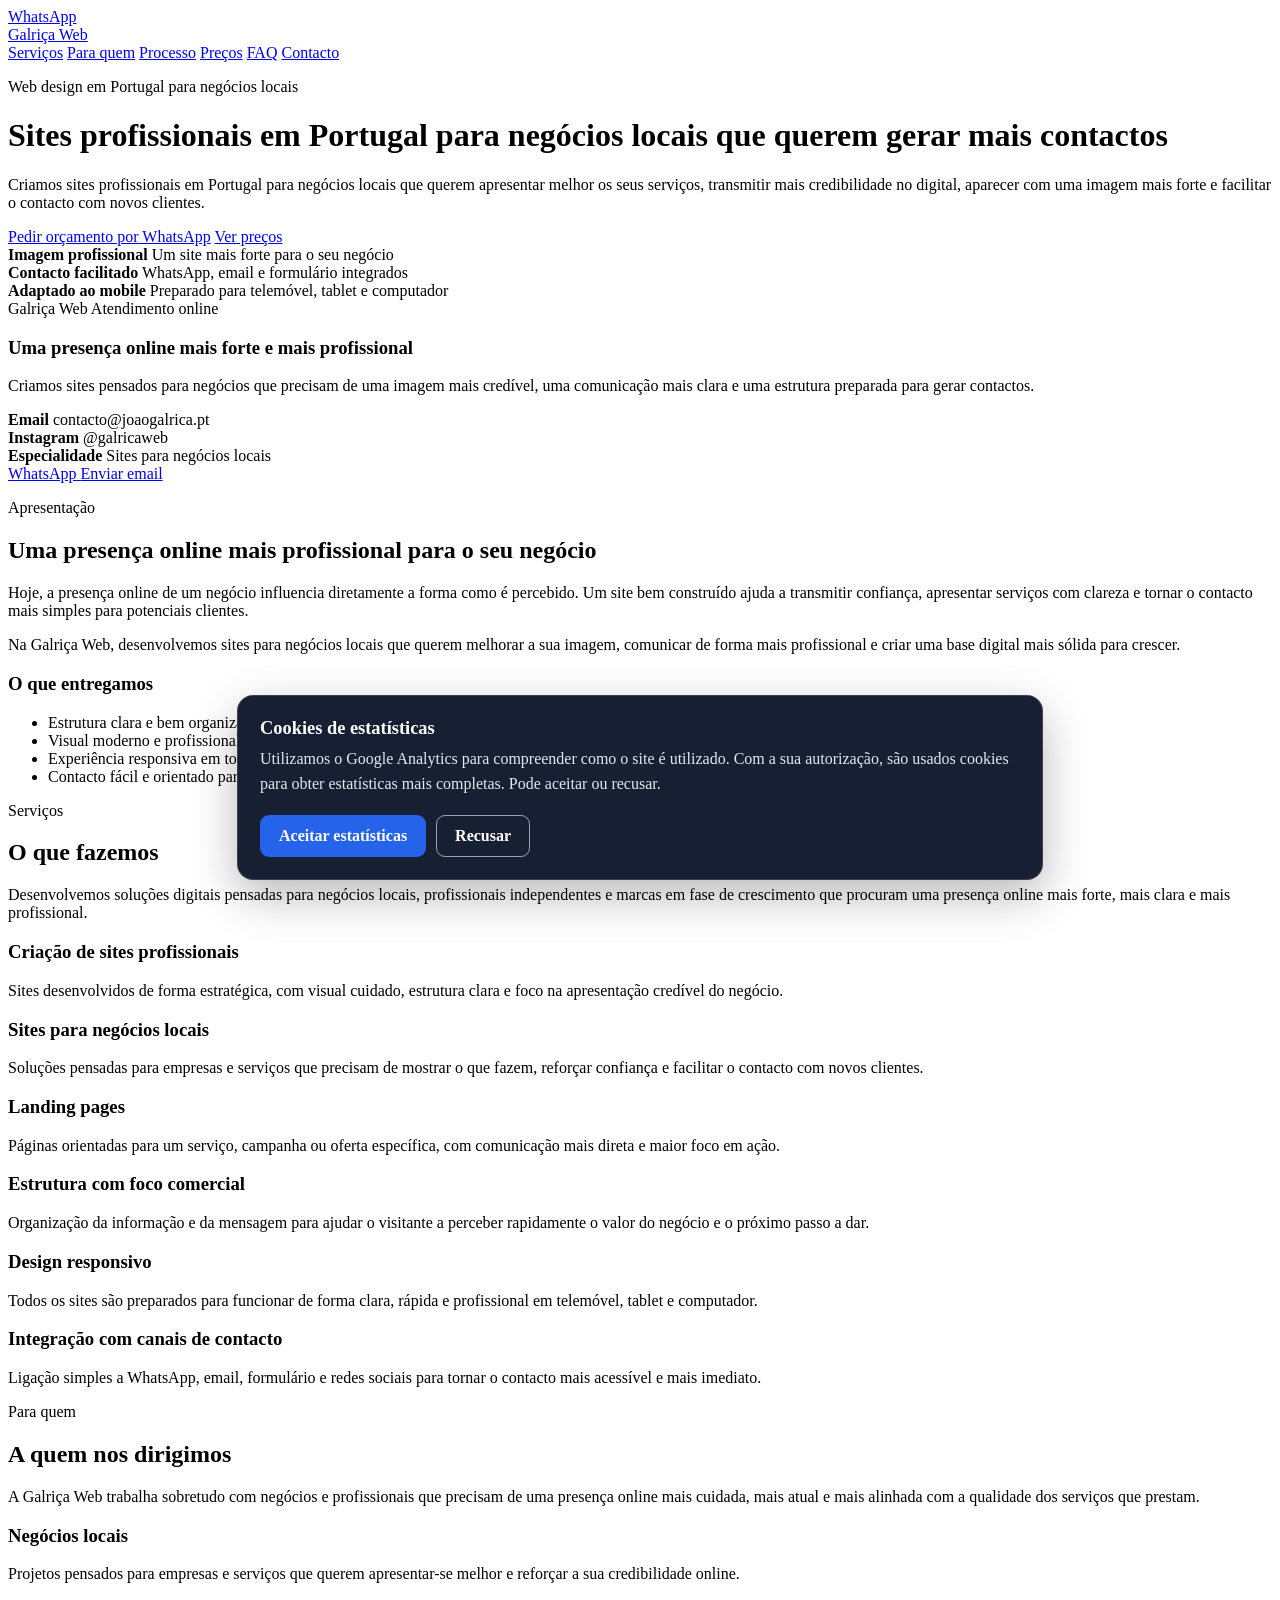
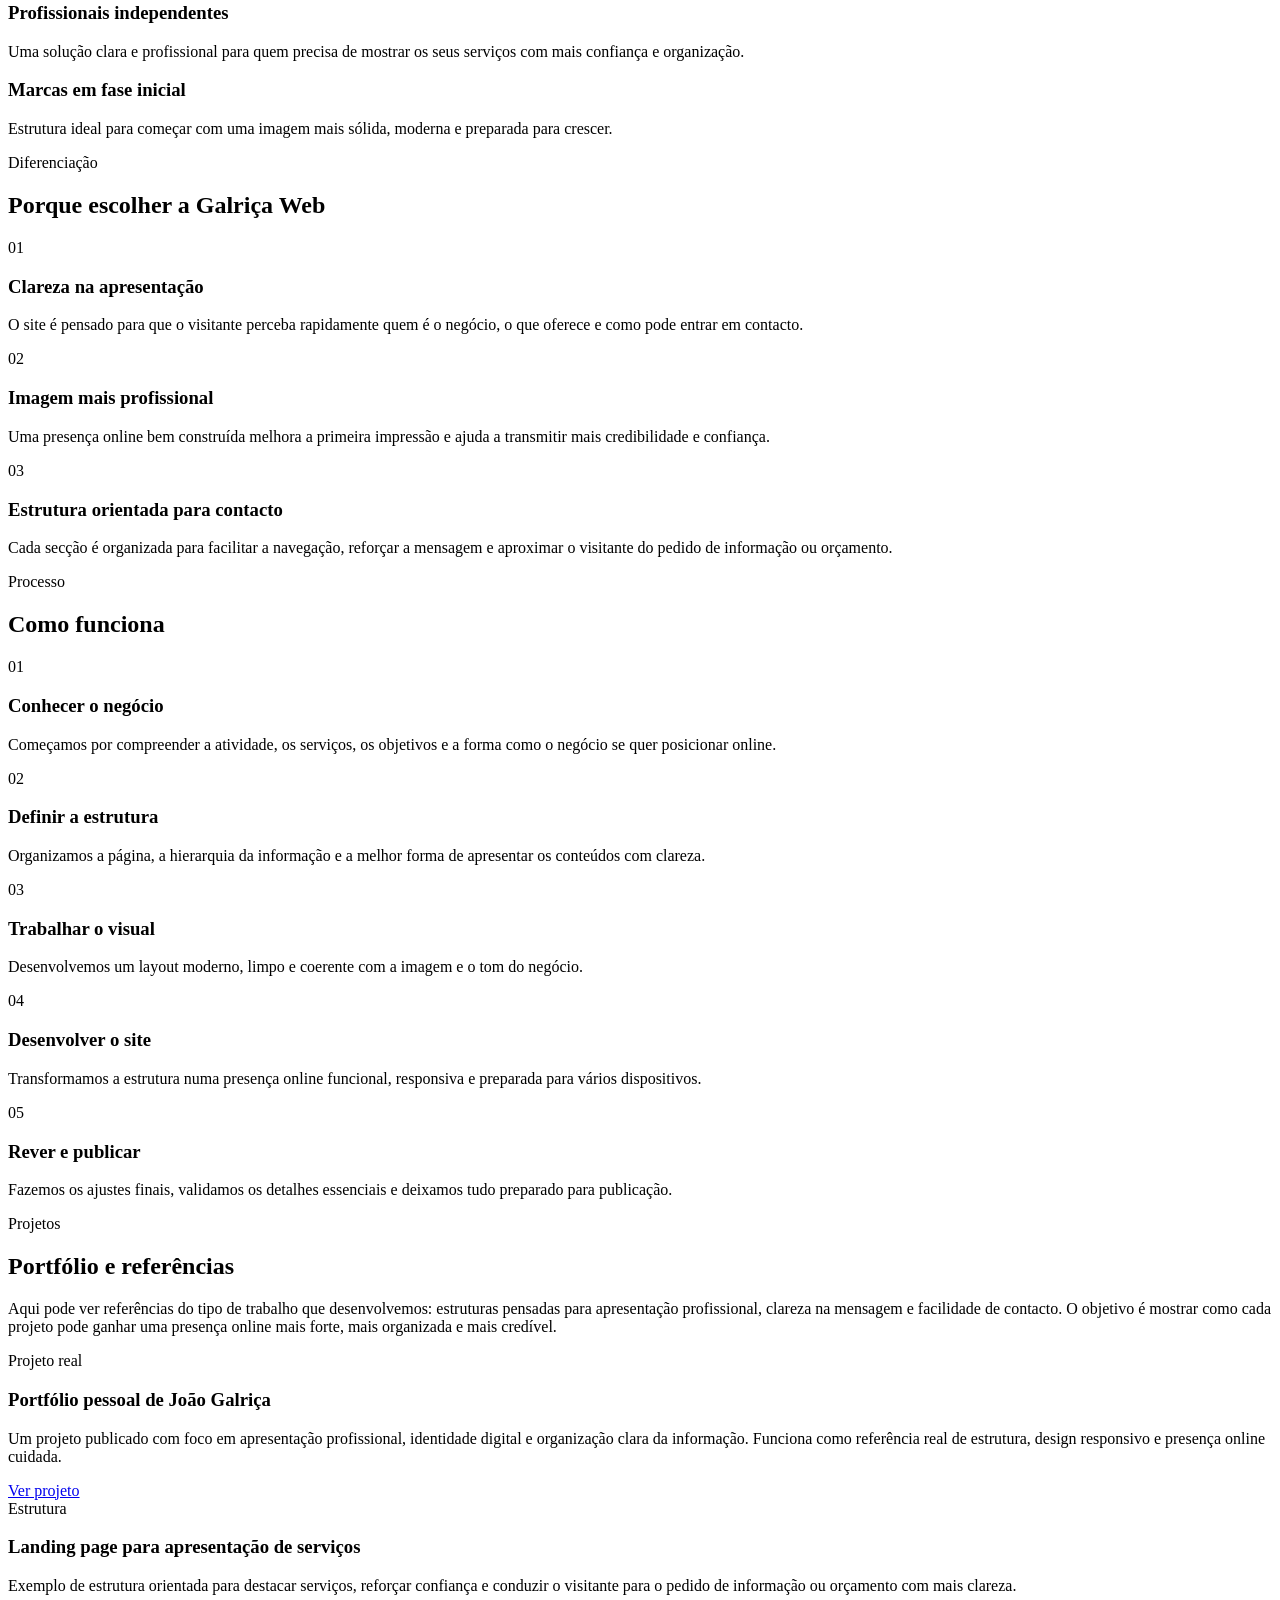
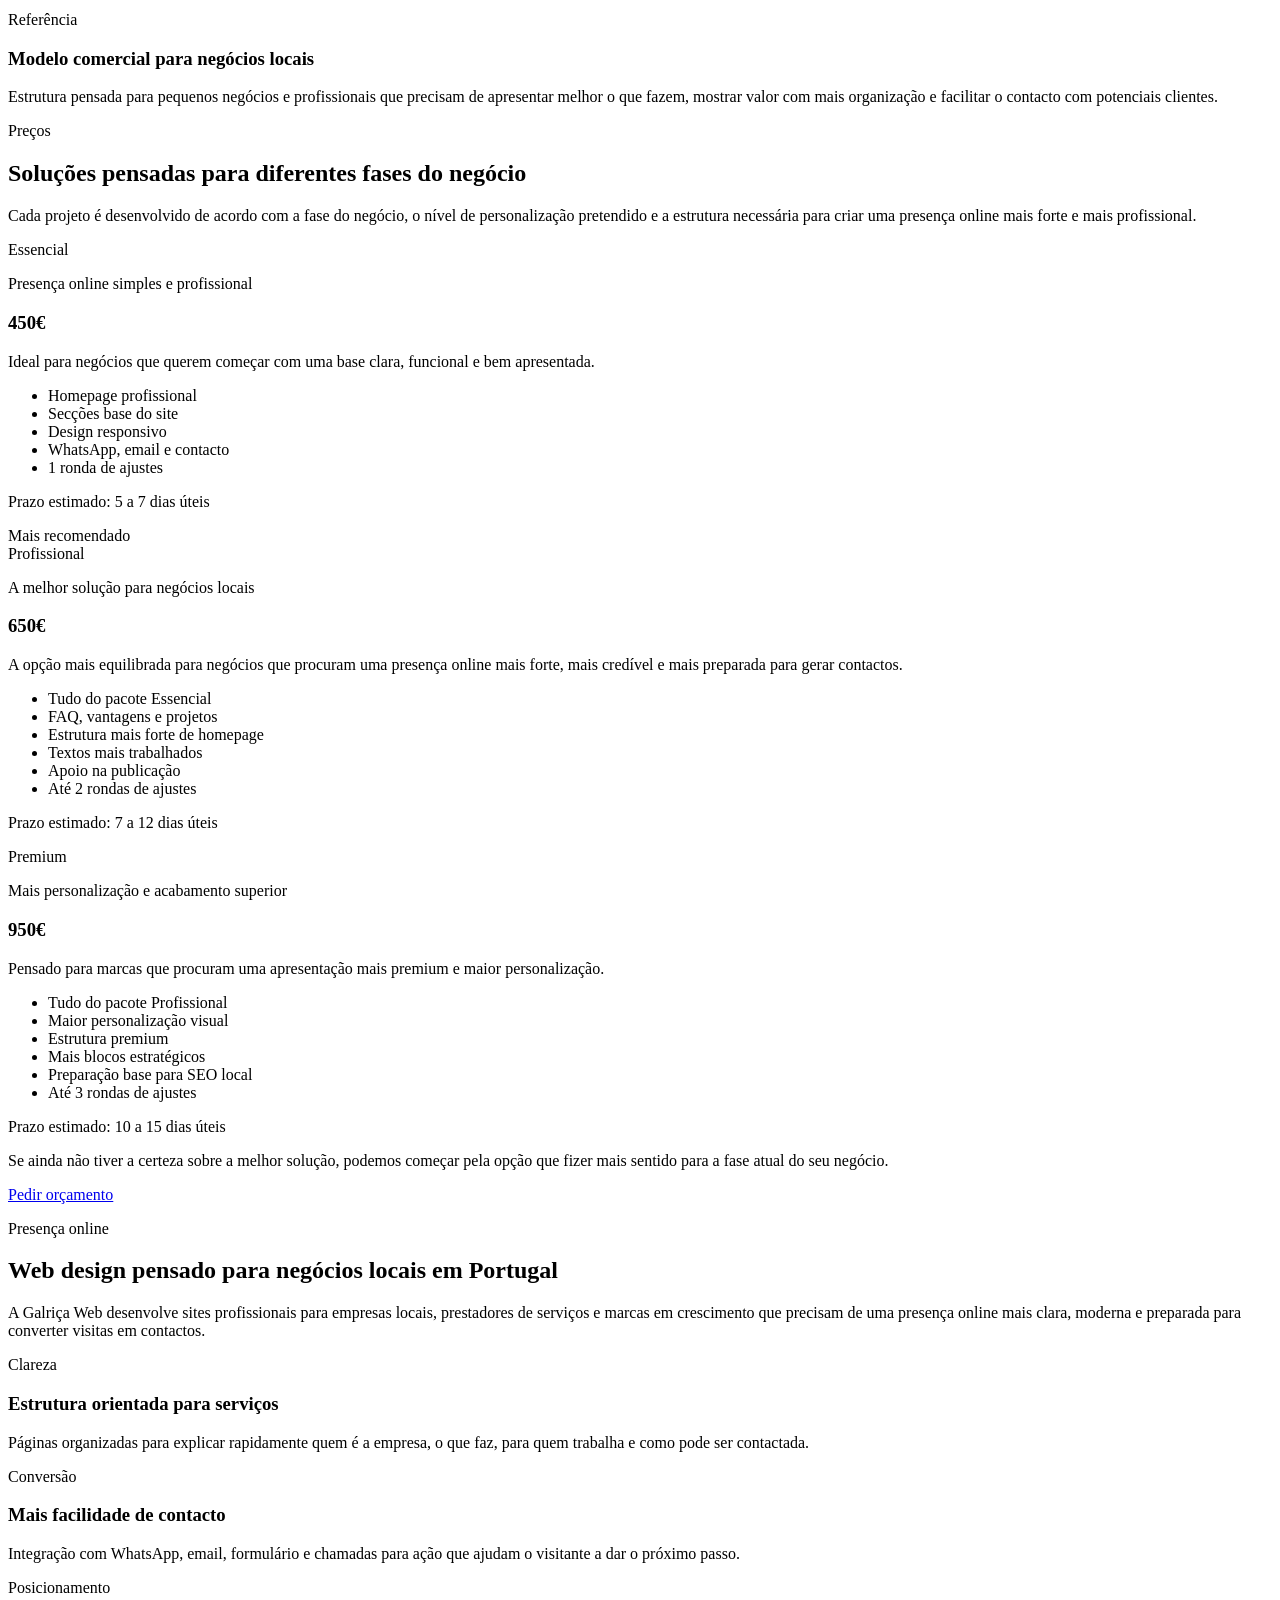
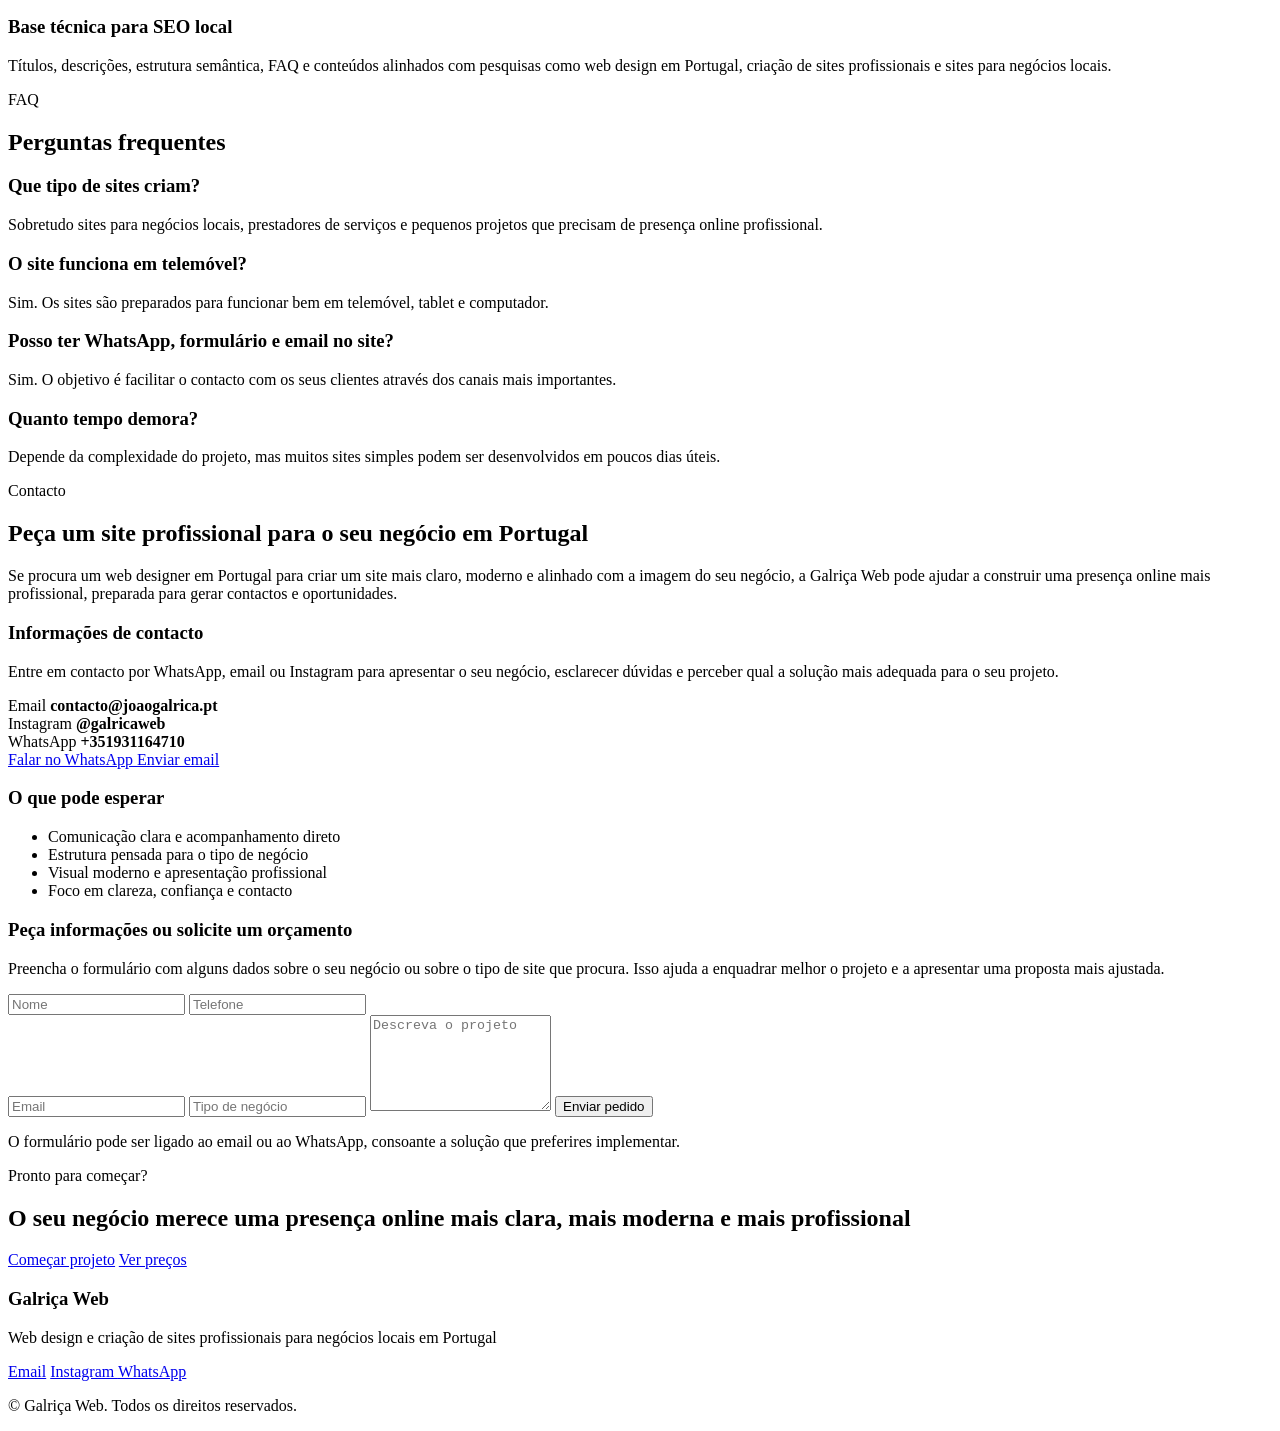
==== commit 8b4ea771: "Add files via upload" ====
--- a/index.html
+++ b/index.html
@@ -1,7 +1,6 @@
 <!DOCTYPE html>
-
-<html lang="pt">
-<head>
+<!-- saved from url=(0022)https://galricaweb.pt/ -->
+<html lang="pt-PT"><head><meta http-equiv="Content-Type" content="text/html; charset=UTF-8">
 <!-- Google Analytics com Consent Mode v2 -->
 <script>
   window.dataLayer = window.dataLayer || [];
@@ -23,47 +22,47 @@
   });
 </script>
 
-<script async src="https://www.googletagmanager.com/gtag/js?id=G-DJQGZJ3VD9"></script>
+<script async="" src="./Galriça Web _ Web Design e Criação de Sites Profissionais em Portugal_files/js"></script>
 
 <script>
   gtag('js', new Date());
   gtag('config', 'G-DJQGZJ3VD9');
 </script>
-<meta charset="utf-8"/>
-<meta content="width=device-width, initial-scale=1.0" name="viewport"/>
+
+<meta content="width=device-width, initial-scale=1.0" name="viewport">
 <title>Galriça Web | Web Design e Criação de Sites Profissionais em Portugal</title>
-<meta content="A Galriça Web cria sites profissionais em Portugal para negócios locais, serviços e marcas em crescimento, com design moderno, estrutura clara, SEO base e foco em gerar contactos." name="description"/>
-<link href="https://galricaweb.pt/" rel="canonical"/>
-<meta content="index, follow, max-image-preview:large, max-snippet:-1, max-video-preview:-1" name="robots"/>
-<meta content="#0f172a" name="theme-color"/>
-<meta content="web design portugal, criação de sites profissionais, sites para negócios locais, landing pages, web designer portugal, criação de websites portugal, seo local, presença online" name="keywords"/>
-<meta content="website" property="og:type"/>
-<meta content="pt_PT" property="og:locale"/>
-<meta content="Galriça Web | Web Design e Criação de Sites Profissionais em Portugal" property="og:title"/>
-<meta content="Sites profissionais em Portugal para negócios locais, com design moderno, estrutura clara e foco em gerar contactos." property="og:description"/>
-<meta content="https://galricaweb.pt/" property="og:url"/>
-<meta content="Galriça Web" property="og:site_name"/>
-<meta content="https://galricaweb.pt/og-image.jpg" property="og:image"/>
-<meta content="Galriça Web - Criação de Sites Profissionais para Negócios Locais" property="og:image:alt"/>
-<meta content="summary_large_image" name="twitter:card"/>
-<meta content="Galriça Web | Web Design e Criação de Sites Profissionais em Portugal" name="twitter:title"/>
-<meta content="Sites profissionais em Portugal para negócios locais, com design moderno, estrutura clara e foco em gerar contactos." name="twitter:description"/>
-<meta content="https://galricaweb.pt/og-image.jpg" name="twitter:image"/>
-<link href="https://fonts.googleapis.com" rel="preconnect"/>
-<link crossorigin="" href="https://fonts.gstatic.com" rel="preconnect"/>
-<link href="https://fonts.googleapis.com/css2?family=Inter:wght@400;500;600;700;800&amp;display=swap" rel="stylesheet"/>
-<link href="style.css" rel="stylesheet"/>
+<meta content="A Galriça Web cria sites profissionais em Portugal para negócios locais, serviços e marcas em crescimento, com design moderno, estrutura clara, SEO base e foco em gerar contactos." name="description">
+<link href="https://galricaweb.pt/" rel="canonical">
+<meta content="index, follow, max-image-preview:large, max-snippet:-1, max-video-preview:-1" name="robots">
+<meta content="#0f172a" name="theme-color">
+<meta content="web design lisboa, criação de sites lisboa, web designer lisboa, web design portugal, criação de sites profissionais, sites para negócios locais, landing pages, web designer portugal, criação de websites portugal, seo local, presença online" name="keywords">
+<meta content="website" property="og:type">
+<meta content="pt_PT" property="og:locale">
+<meta content="Galriça Web | Web Design e Criação de Sites Profissionais em Portugal" property="og:title">
+<meta content="Sites profissionais em Portugal para negócios locais, com design moderno, estrutura clara e foco em gerar contactos." property="og:description">
+<meta content="https://galricaweb.pt/" property="og:url">
+<meta content="Galriça Web" property="og:site_name">
+<meta content="https://galricaweb.pt/og-image.jpg" property="og:image">
+<meta content="Galriça Web - Criação de Sites Profissionais para Negócios Locais" property="og:image:alt">
+<meta content="summary_large_image" name="twitter:card">
+<meta content="Galriça Web | Web Design e Criação de Sites Profissionais em Portugal" name="twitter:title">
+<meta content="Sites profissionais em Portugal para negócios locais, com design moderno, estrutura clara e foco em gerar contactos." name="twitter:description">
+<meta content="https://galricaweb.pt/og-image.jpg" name="twitter:image">
+<link href="https://fonts.googleapis.com/" rel="preconnect">
+<link crossorigin="" href="https://fonts.gstatic.com/" rel="preconnect">
+<link href="./Galriça Web _ Web Design e Criação de Sites Profissionais em Portugal_files/css2" rel="stylesheet">
+<link href="./Galriça Web _ Web Design e Criação de Sites Profissionais em Portugal_files/style.css" rel="stylesheet">
 <script type="application/ld+json">
   {
     "@context": "https://schema.org",
-    "@type": "ProfessionalService",
+    "@type": ["ProfessionalService", "LocalBusiness"],
     "name": "Galriça Web",
     "url": "https://galricaweb.pt/",
     "image": "https://galricaweb.pt/og-image.jpg",
     "email": "contacto@joaogalrica.pt",
     "telephone": "+351931164710",
     "priceRange": "€€",
-    "description": "Criação de sites profissionais em Portugal para negócios locais, prestadores de serviços e marcas em crescimento, com design moderno, estrutura clara e foco em gerar contactos.",
+    "description": "Criação de sites profissionais em Lisboa e em todo o Portugal para negócios locais, prestadores de serviços e marcas em crescimento, com design moderno, estrutura clara e foco em gerar contactos.",
     "serviceType": [
       "Criação de sites profissionais",
       "Web design para negócios locais",
@@ -71,10 +70,27 @@
       "SEO base para sites",
       "Integração de WhatsApp, email e formulários"
     ],
-    "areaServed": {
-      "@type": "Country",
-      "name": "Portugal"
+    "address": {
+      "@type": "PostalAddress",
+      "addressLocality": "Lisboa",
+      "addressRegion": "Lisboa",
+      "addressCountry": "PT"
     },
+    "geo": {
+      "@type": "GeoCoordinates",
+      "latitude": 38.7223,
+      "longitude": -9.1393
+    },
+    "areaServed": [
+      {
+        "@type": "City",
+        "name": "Lisboa"
+      },
+      {
+        "@type": "Country",
+        "name": "Portugal"
+      }
+    ],
     "availableLanguage": ["pt-PT", "pt-BR"],
     "sameAs": [
       "https://instagram.com/galricaweb"
@@ -121,8 +137,8 @@
     ]
   }
   </script>
-<meta content="1200" property="og:image:width"/>
-<meta content="630" property="og:image:height"/>
+<meta content="1200" property="og:image:width">
+<meta content="630" property="og:image:height">
 <style>
   .cookie-banner {
     position: fixed;
@@ -214,14 +230,14 @@
   </a>
 <header class="hero" id="inicio">
 <nav class="navbar container">
-<a class="logo" href="#inicio">Galriça Web</a>
+<a class="logo" href="https://galricaweb.pt/#inicio">Galriça Web</a>
 <div class="nav-links">
-<a href="#servicos">Serviços</a>
-<a href="#para-quem">Para quem</a>
-<a href="#processo">Processo</a>
-<a href="#precos">Preços</a>
-<a href="#faq">FAQ</a>
-<a href="#contacto">Contacto</a>
+<a href="https://galricaweb.pt/#servicos">Serviços</a>
+<a href="https://galricaweb.pt/#para-quem">Para quem</a>
+<a href="https://galricaweb.pt/#processo">Processo</a>
+<a href="https://galricaweb.pt/#precos">Preços</a>
+<a href="https://galricaweb.pt/#faq">FAQ</a>
+<a href="https://galricaweb.pt/#contacto">Contacto</a>
 </div>
 </nav>
 <div class="hero-content container hero-grid">
@@ -233,7 +249,7 @@
         </p>
 <div class="hero-buttons">
 <a class="btn primary" href="https://wa.me/351931164710" rel="noopener noreferrer" target="_blank">Pedir orçamento por WhatsApp</a>
-<a class="btn secondary" href="#precos">
+<a class="btn secondary" href="https://galricaweb.pt/#precos">
             Ver preços
           </a>
 </div>
@@ -511,7 +527,7 @@
           Funciona como referência real de estrutura, design responsivo e presença online cuidada.
         </p>
 <div class="project-actions">
-<a class="project-link" href="https://joaogalrica.pt" rel="noopener noreferrer" target="_blank">Ver projeto</a>
+<a class="project-link" href="https://joaogalrica.pt/" rel="noopener noreferrer" target="_blank">Ver projeto</a>
 </div>
 </article>
 <article class="card project-card">
@@ -739,15 +755,15 @@
               site que procura. Isso ajuda a enquadrar melhor o projeto e a apresentar uma
               proposta mais ajustada.
             </p>
-<form action="https://formsubmit.co/contacto@joaogalrica.pt" class="contact-form" method="POST"><input name="_subject" type="hidden" value="Novo pedido através do site Galriça Web"/>
-<input name="_next" type="hidden" value="https://galricaweb.pt/obrigado.html"/>
-<input name="_template" type="hidden" value="table"/>
-<input name="_captcha" type="hidden" value="false"/>
-<input name="_honey" style="display:none" type="text"/>
-<div class="form-row"><input name="name" placeholder="Nome" required="" type="text"/>
-<input name="phone" placeholder="Telefone" type="text"/></div>
-<input name="email" placeholder="Email" required="" type="email"/>
-<input name="business" placeholder="Tipo de negócio" type="text"/>
+<form action="https://formsubmit.co/contacto@joaogalrica.pt" class="contact-form" method="POST"><input name="_subject" type="hidden" value="Novo pedido através do site Galriça Web">
+<input name="_next" type="hidden" value="https://galricaweb.pt/obrigado.html">
+<input name="_template" type="hidden" value="table">
+<input name="_captcha" type="hidden" value="false">
+<input name="_honey" style="display:none" type="text">
+<div class="form-row"><input name="name" placeholder="Nome" required="" type="text">
+<input name="phone" placeholder="Telefone" type="text"></div>
+<input name="email" placeholder="Email" required="" type="email">
+<input name="business" placeholder="Tipo de negócio" type="text">
 <textarea name="message" placeholder="Descreva o projeto" required="" rows="6"></textarea>
 <button class="btn primary" type="submit">Enviar pedido</button></form>
 <p class="form-disclaimer">
@@ -765,8 +781,8 @@
 <h2>O seu negócio merece uma presença online mais clara, mais moderna e mais profissional</h2>
 </div>
 <div class="hero-buttons">
-<a class="btn primary" href="#contacto">Começar projeto</a>
-<a class="btn secondary" href="#precos">
+<a class="btn primary" href="https://galricaweb.pt/#contacto">Começar projeto</a>
+<a class="btn secondary" href="https://galricaweb.pt/#precos">
             Ver preços
           </a>
 </div>
@@ -793,14 +809,7 @@
 <p>© <span id="year"></span> Galriça Web. Todos os direitos reservados.</p>
 </div>
 </footer>
-<div
-  id="cookie-banner"
-  class="cookie-banner"
-  role="dialog"
-  aria-labelledby="cookie-title"
-  aria-describedby="cookie-description"
-  hidden
->
+<div id="cookie-banner" class="cookie-banner" role="dialog" aria-labelledby="cookie-title" aria-describedby="cookie-description" hidden="">
   <h2 id="cookie-title">Cookies de estatísticas</h2>
 
   <p id="cookie-description">
@@ -810,19 +819,11 @@
   </p>
 
   <div class="cookie-actions">
-    <button
-      id="accept-analytics"
-      class="cookie-button cookie-accept"
-      type="button"
-    >
+    <button id="accept-analytics" class="cookie-button cookie-accept" type="button">
       Aceitar estatísticas
     </button>
 
-    <button
-      id="reject-analytics"
-      class="cookie-button cookie-reject"
-      type="button"
-    >
+    <button id="reject-analytics" class="cookie-button cookie-reject" type="button">
       Recusar
     </button>
   </div>
@@ -869,8 +870,9 @@
     }
   });
 </script>
-<script src="script.js"></script>
-<script crossorigin="anonymous" data-cf-beacon='{"version":"2024.11.0","token":"4edd5f8ec12a48cfa682ab8261b80a79"}' integrity="sha512-ZE9pZaUXND66v380QUtch/5sE9tPFh2zg45pR2PB0CVkCtOREv2AJKkSidISWkysEuQ0EH8faUU5du78bx87UQ==" src="https://static.cloudflareinsights.com/beacon.min.js/v4513226cdae34746b4dedf0b4dfa099e1781791509496" type="module"></script>
-<script type="module" src="https://static.cloudflareinsights.com/beacon.min.js/v4513226cdae34746b4dedf0b4dfa099e1781791509496" integrity="sha512-ZE9pZaUXND66v380QUtch/5sE9tPFh2zg45pR2PB0CVkCtOREv2AJKkSidISWkysEuQ0EH8faUU5du78bx87UQ==" data-cf-beacon='{"version":"2024.11.0","token":"4edd5f8ec12a48cfa682ab8261b80a79"}' crossorigin="anonymous"></script>
-</body>
-</html>
+<script src="./Galriça Web _ Web Design e Criação de Sites Profissionais em Portugal_files/script.js.transferir"></script>
+<script crossorigin="anonymous" data-cf-beacon="{&quot;version&quot;:&quot;2024.11.0&quot;,&quot;token&quot;:&quot;4edd5f8ec12a48cfa682ab8261b80a79&quot;}" integrity="sha512-ZE9pZaUXND66v380QUtch/5sE9tPFh2zg45pR2PB0CVkCtOREv2AJKkSidISWkysEuQ0EH8faUU5du78bx87UQ==" src="./Galriça Web _ Web Design e Criação de Sites Profissionais em Portugal_files/v4513226cdae34746b4dedf0b4dfa099e1781791509496" type="module"></script>
+<script type="module" src="./Galriça Web _ Web Design e Criação de Sites Profissionais em Portugal_files/v4513226cdae34746b4dedf0b4dfa099e1781791509496" integrity="sha512-ZE9pZaUXND66v380QUtch/5sE9tPFh2zg45pR2PB0CVkCtOREv2AJKkSidISWkysEuQ0EH8faUU5du78bx87UQ==" data-cf-beacon="{&quot;version&quot;:&quot;2024.11.0&quot;,&quot;token&quot;:&quot;4edd5f8ec12a48cfa682ab8261b80a79&quot;}" crossorigin="anonymous"></script>
+
+
+</body></html>
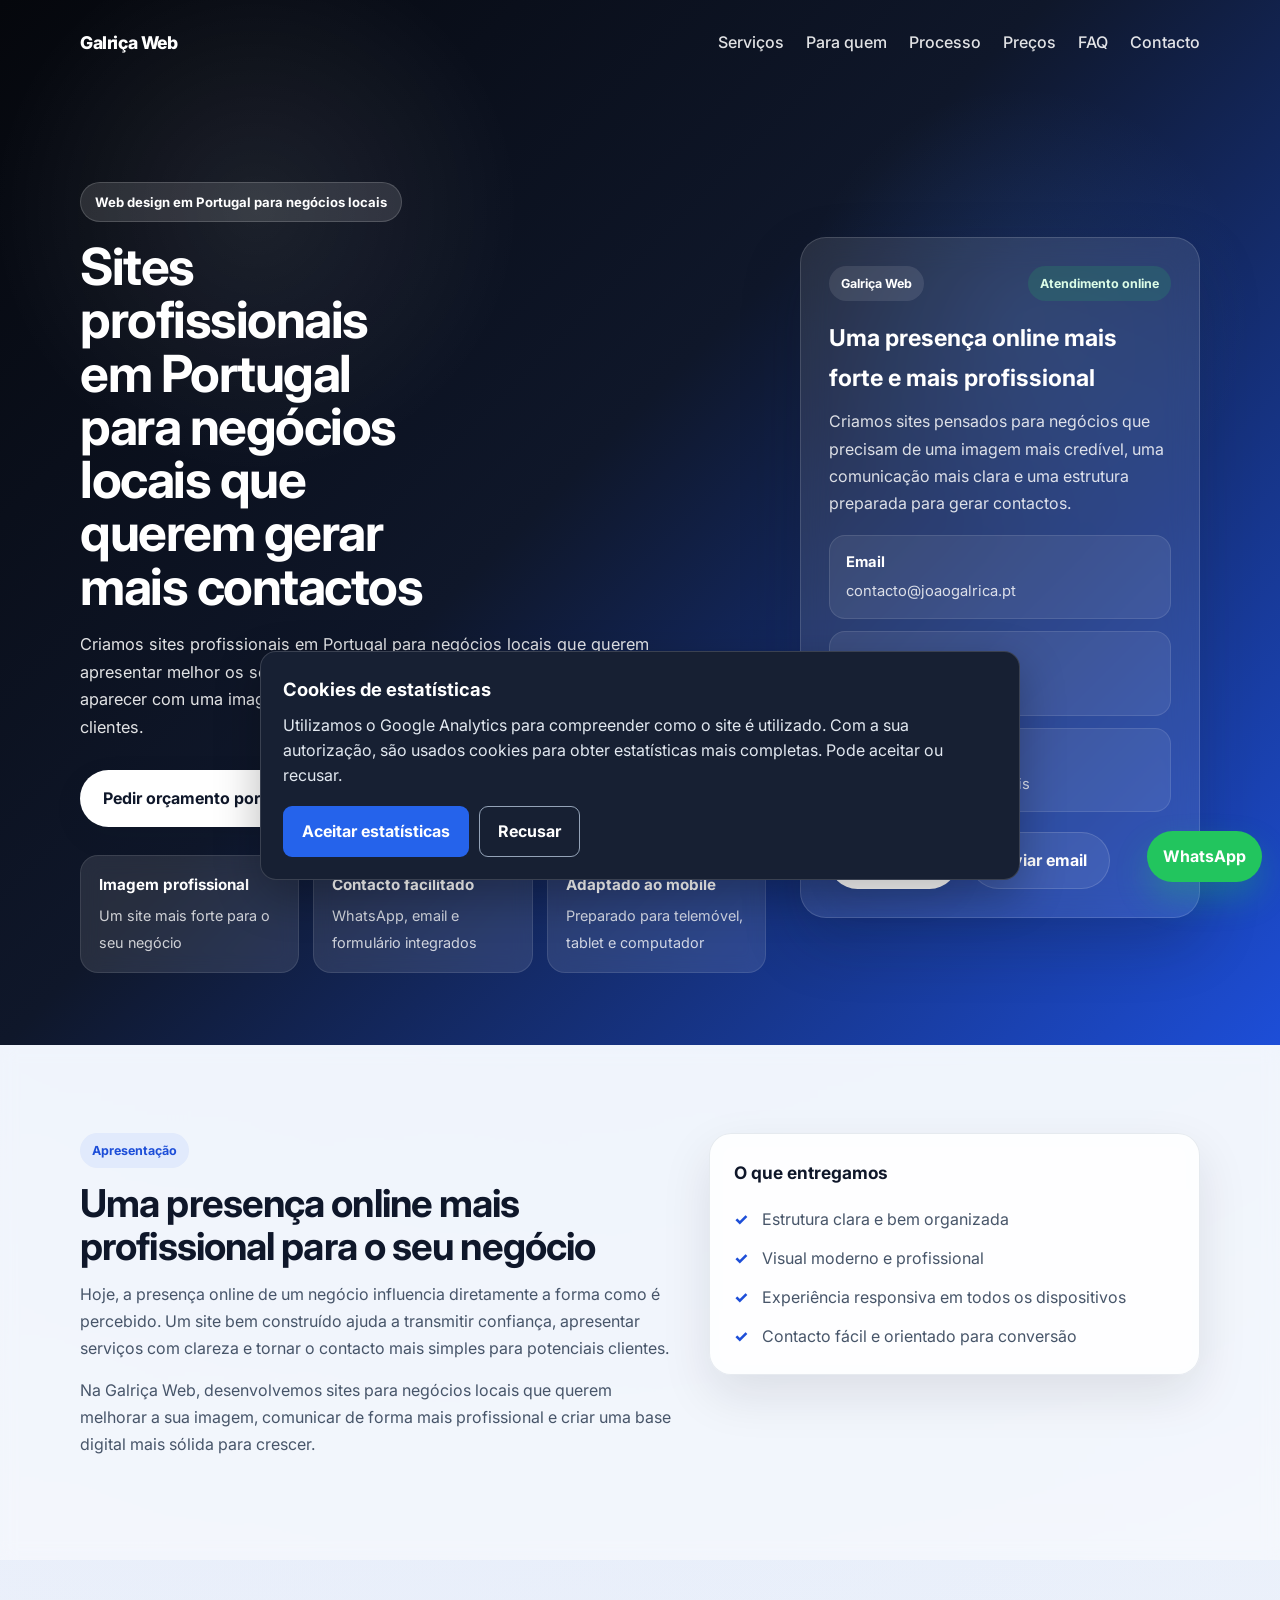
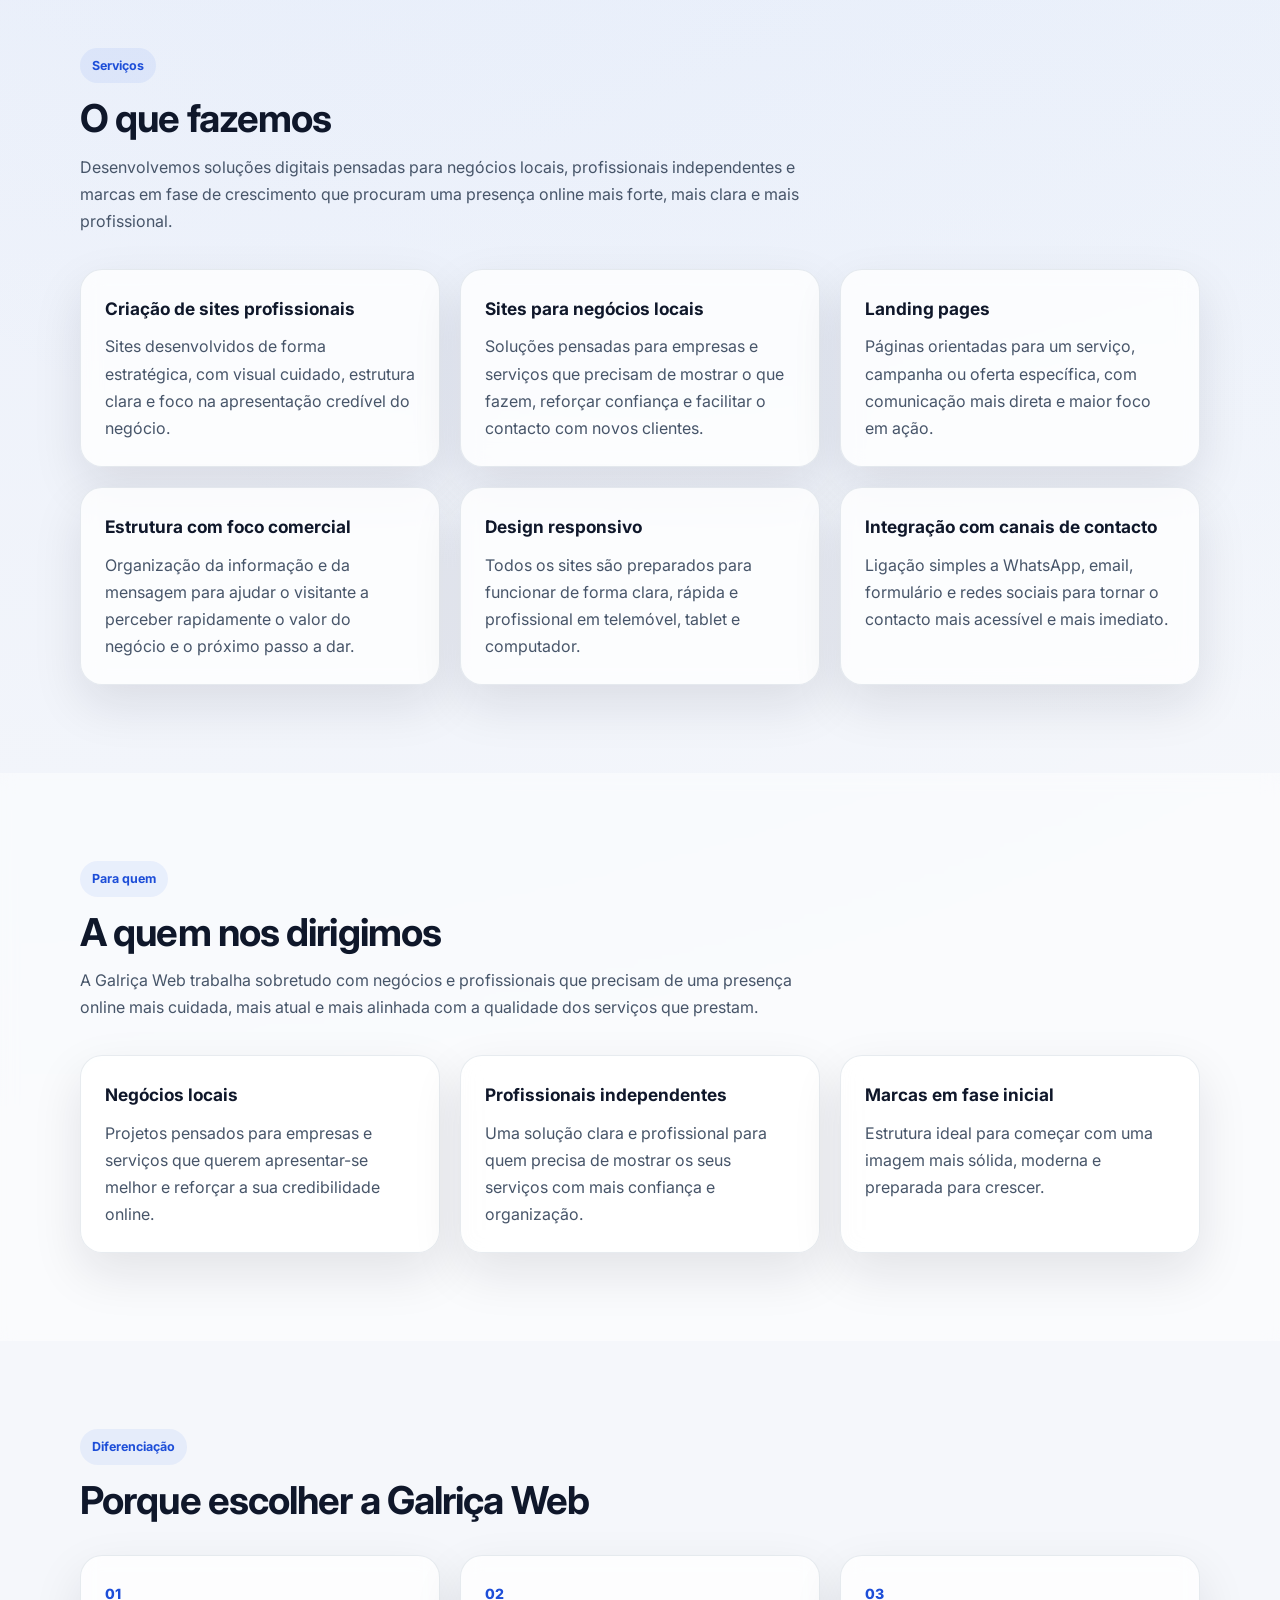
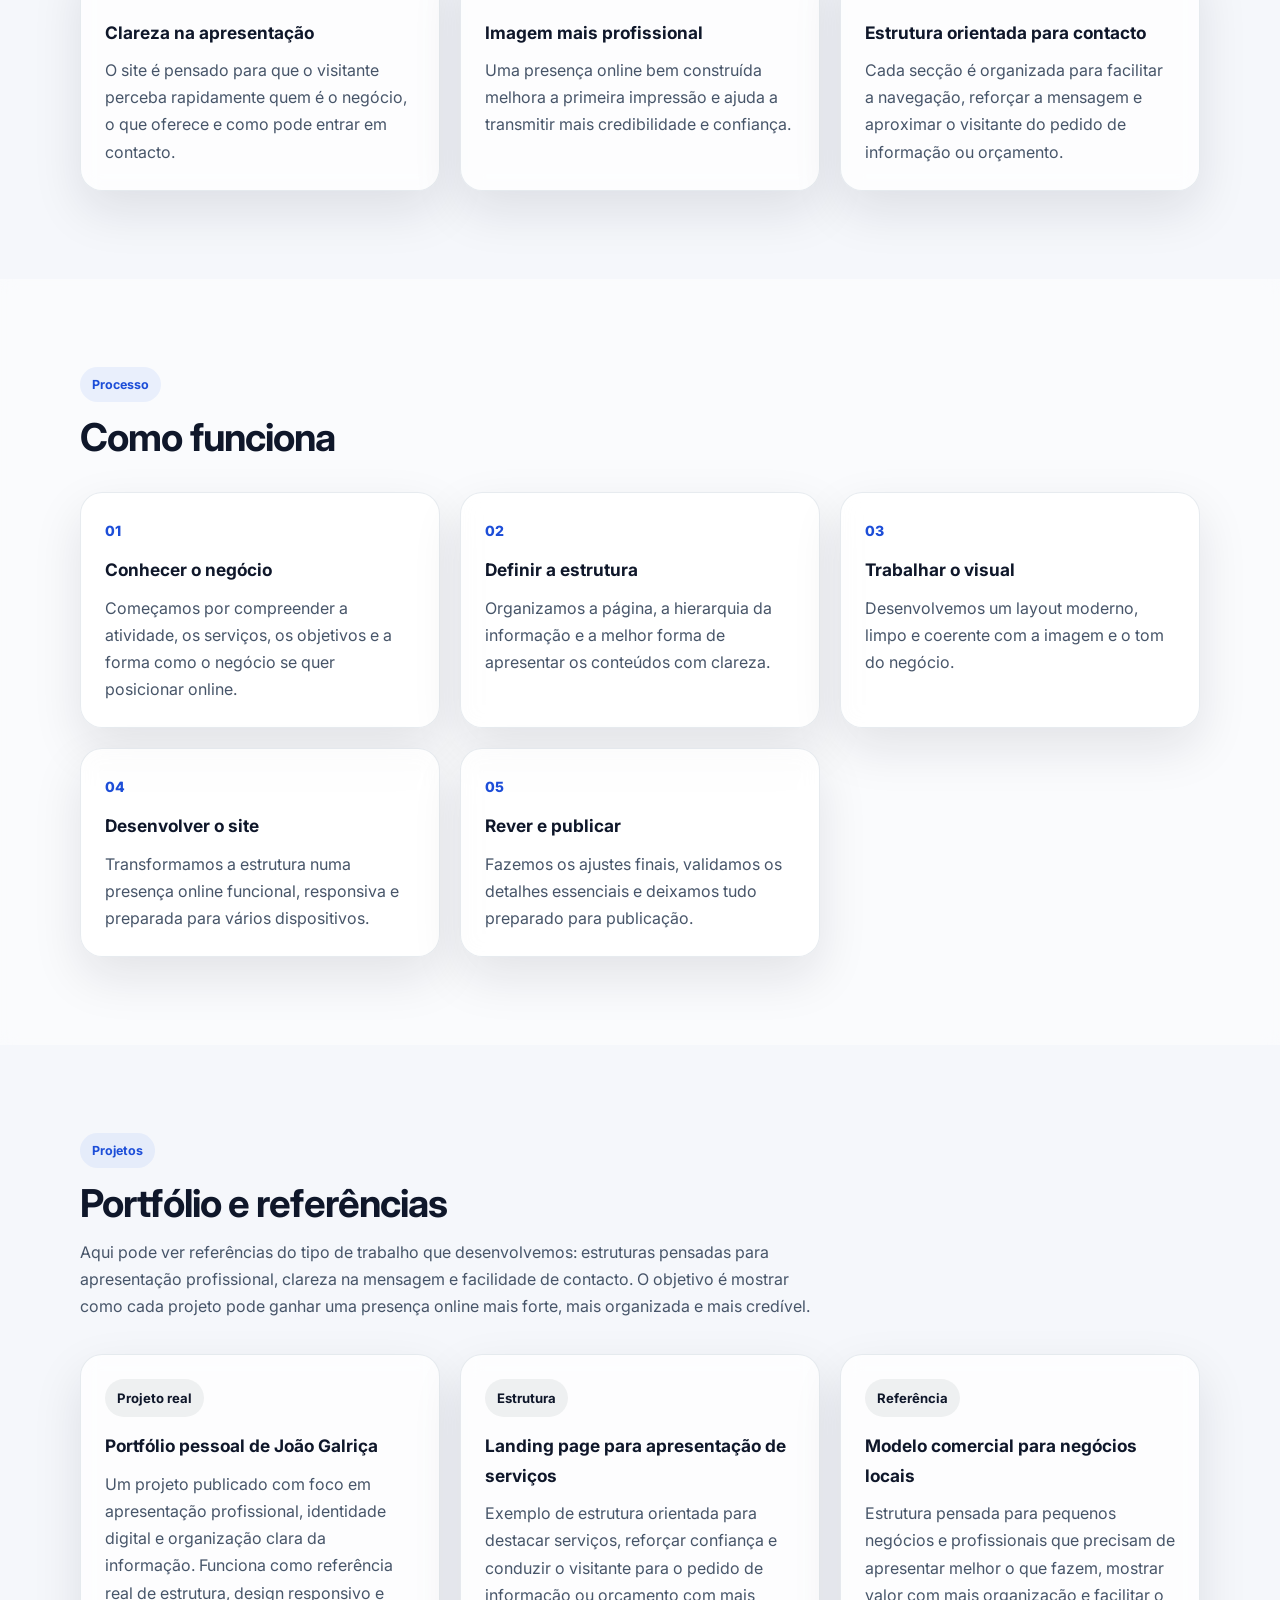
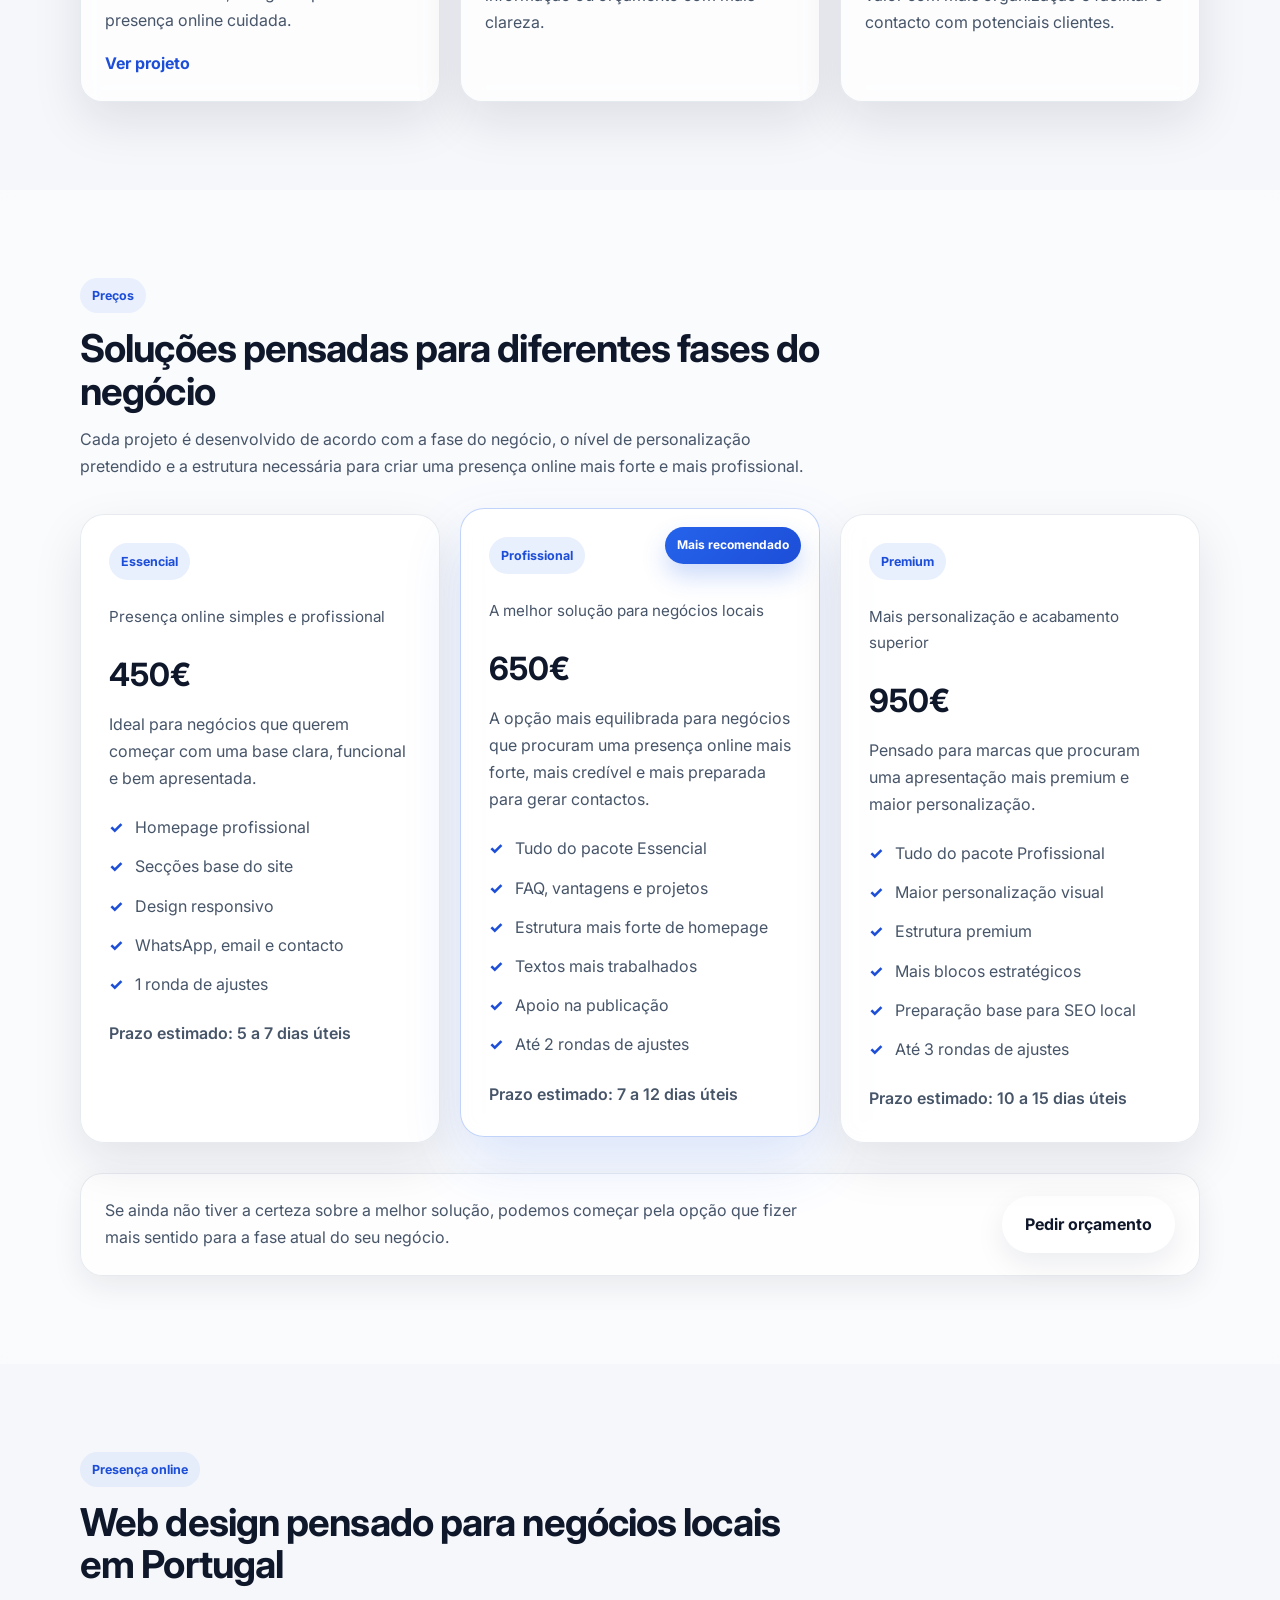
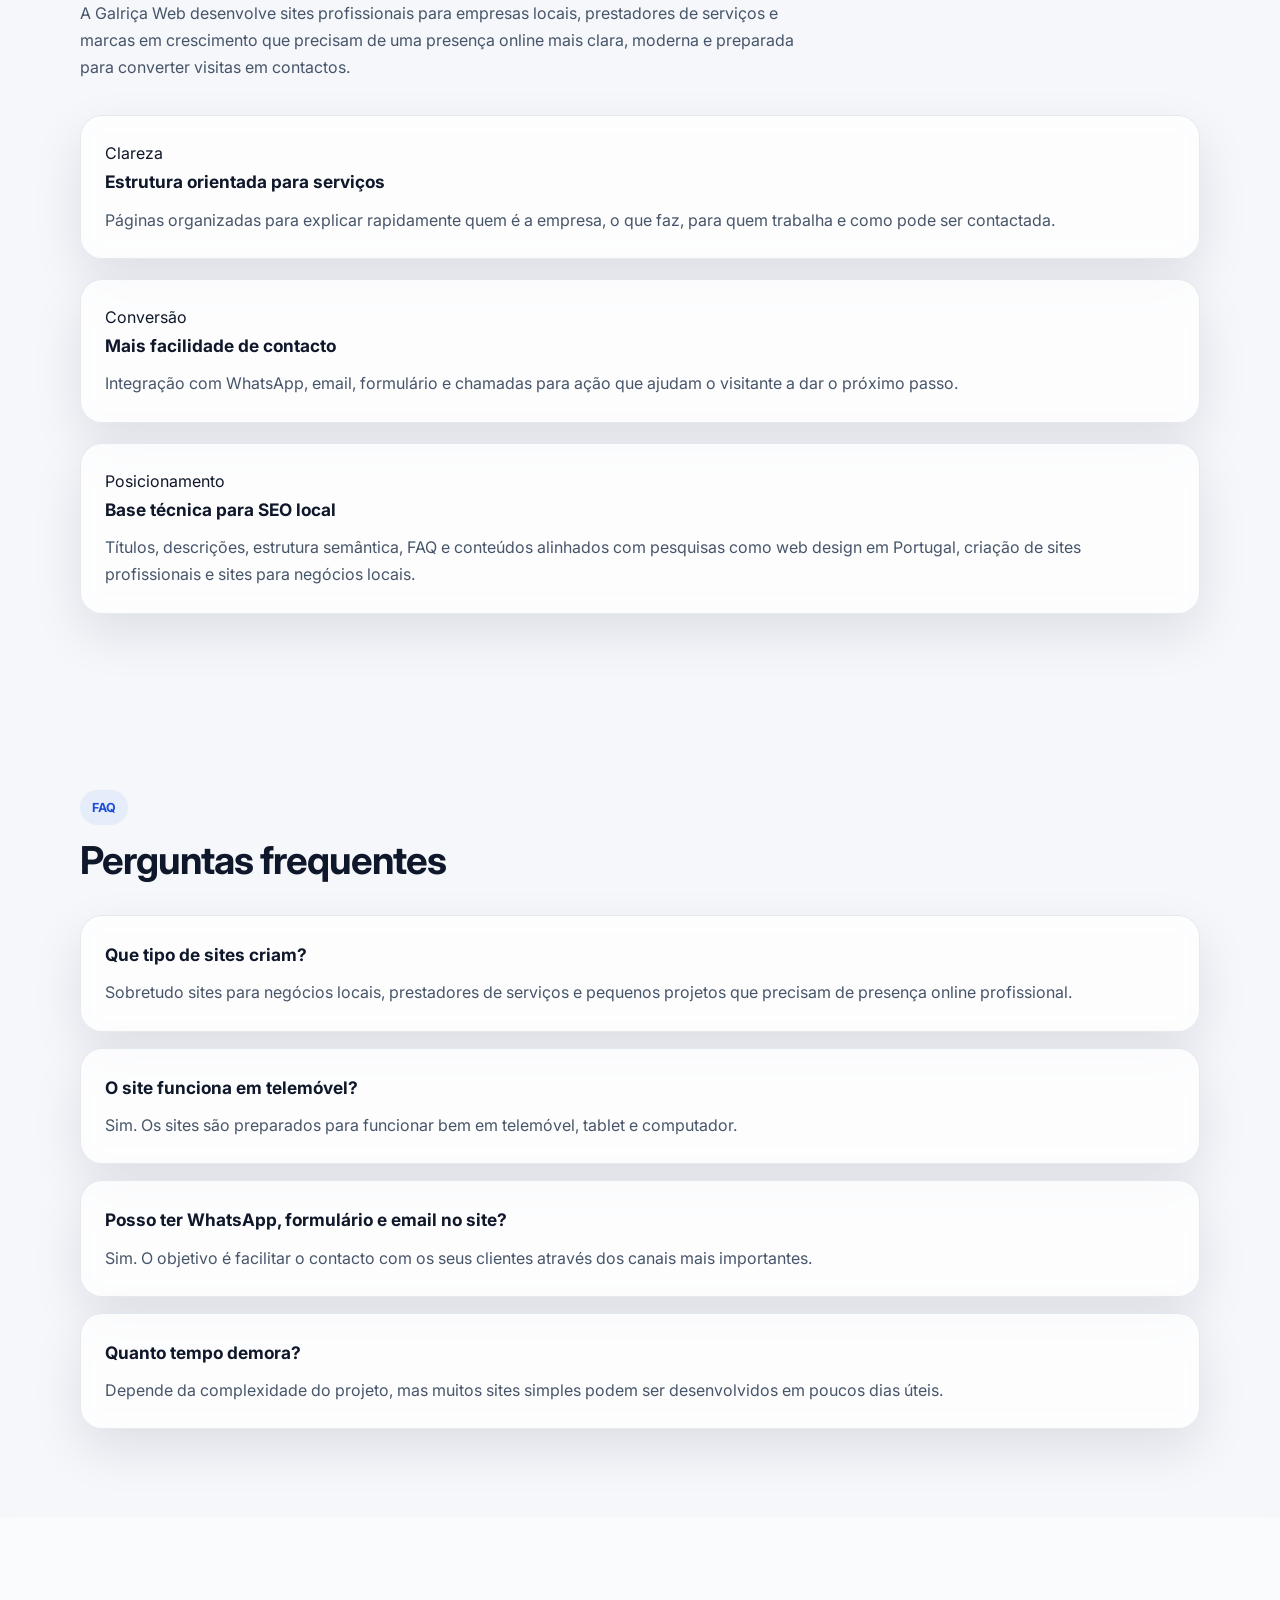
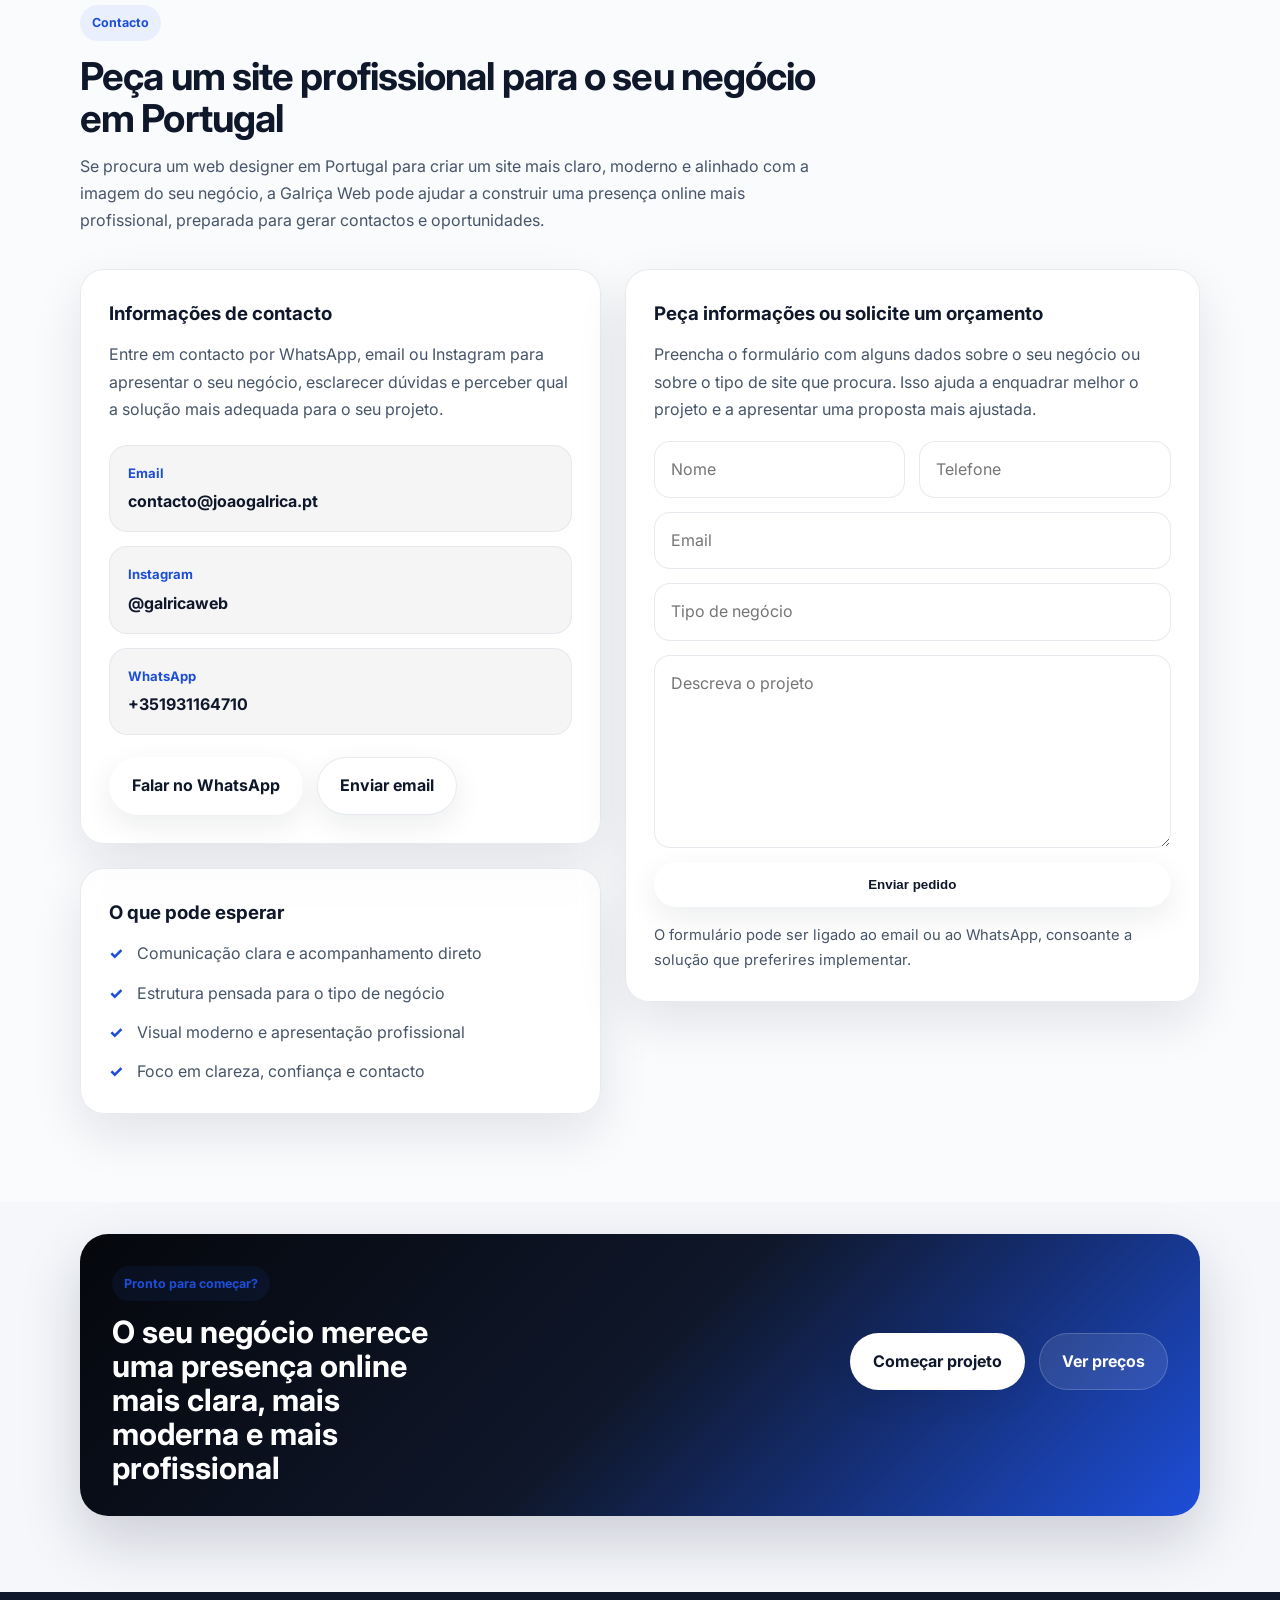
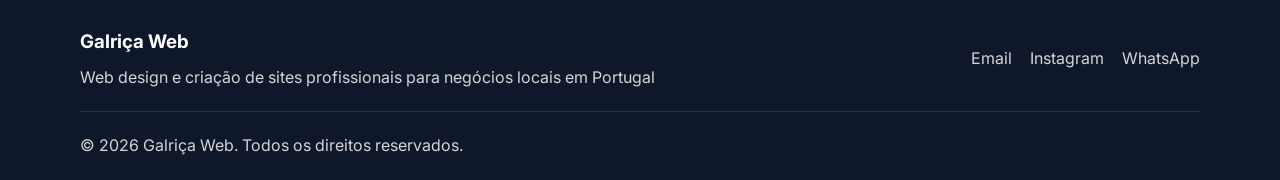
==== commit 5abdb5ba: "Add files via upload" ====
--- a/index.html
+++ b/index.html
@@ -22,7 +22,7 @@
   });
 </script>
 
-<script async="" src="./Galriça Web _ Web Design e Criação de Sites Profissionais em Portugal_files/js"></script>
+<script async="" src="https://www.googletagmanager.com/gtag/js?id=G-DJQGZJ3VD9"></script>
 
 <script>
   gtag('js', new Date());
@@ -50,8 +50,8 @@
 <meta content="https://galricaweb.pt/og-image.jpg" name="twitter:image">
 <link href="https://fonts.googleapis.com/" rel="preconnect">
 <link crossorigin="" href="https://fonts.gstatic.com/" rel="preconnect">
-<link href="./Galriça Web _ Web Design e Criação de Sites Profissionais em Portugal_files/css2" rel="stylesheet">
-<link href="./Galriça Web _ Web Design e Criação de Sites Profissionais em Portugal_files/style.css" rel="stylesheet">
+<link href="https://fonts.googleapis.com/css2?family=Inter:wght@400;500;600;700;800&display=swap" rel="stylesheet">
+<link href="style.css" rel="stylesheet">
 <script type="application/ld+json">
   {
     "@context": "https://schema.org",
@@ -870,9 +870,7 @@
     }
   });
 </script>
-<script src="./Galriça Web _ Web Design e Criação de Sites Profissionais em Portugal_files/script.js.transferir"></script>
-<script crossorigin="anonymous" data-cf-beacon="{&quot;version&quot;:&quot;2024.11.0&quot;,&quot;token&quot;:&quot;4edd5f8ec12a48cfa682ab8261b80a79&quot;}" integrity="sha512-ZE9pZaUXND66v380QUtch/5sE9tPFh2zg45pR2PB0CVkCtOREv2AJKkSidISWkysEuQ0EH8faUU5du78bx87UQ==" src="./Galriça Web _ Web Design e Criação de Sites Profissionais em Portugal_files/v4513226cdae34746b4dedf0b4dfa099e1781791509496" type="module"></script>
-<script type="module" src="./Galriça Web _ Web Design e Criação de Sites Profissionais em Portugal_files/v4513226cdae34746b4dedf0b4dfa099e1781791509496" integrity="sha512-ZE9pZaUXND66v380QUtch/5sE9tPFh2zg45pR2PB0CVkCtOREv2AJKkSidISWkysEuQ0EH8faUU5du78bx87UQ==" data-cf-beacon="{&quot;version&quot;:&quot;2024.11.0&quot;,&quot;token&quot;:&quot;4edd5f8ec12a48cfa682ab8261b80a79&quot;}" crossorigin="anonymous"></script>
+<script src="scripts.js"></script>
 
 
 </body></html>
--- a/style.css
+++ b/style.css
@@ -0,0 +1,895 @@
+:root {
+  --bg: #f5f7fb;
+  --surface: rgba(255, 255, 255, 0.78);
+  --surface-strong: #ffffff;
+  --primary: #2563eb;
+  --primary-dark: #1d4ed8;
+  --accent: #60a5fa;
+  --text: #0f172a;
+  --muted: #475569;
+  --border: rgba(148, 163, 184, 0.22);
+  --shadow: 0 20px 50px rgba(15, 23, 42, 0.10);
+  --shadow-soft: 0 10px 30px rgba(15, 23, 42, 0.08);
+  --radius: 22px;
+  --max-width: 1120px;
+}
+
+* {
+  margin: 0;
+  padding: 0;
+  box-sizing: border-box;
+}
+
+html {
+  scroll-behavior: smooth;
+}
+
+body {
+  font-family: "Inter", Arial, sans-serif;
+  background:
+    radial-gradient(circle at top left, rgba(37, 99, 235, 0.10), transparent 28%),
+    radial-gradient(circle at top right, rgba(96, 165, 250, 0.10), transparent 24%),
+    var(--bg);
+  color: var(--text);
+  line-height: 1.7;
+}
+
+a {
+  text-decoration: none;
+  color: inherit;
+}
+
+.container {
+  width: min(100% - 40px, var(--max-width));
+  margin: 0 auto;
+}
+
+.hero {
+  position: relative;
+  overflow: hidden;
+  background: linear-gradient(135deg, #05070c 0%, #0f172a 45%, #1d4ed8 100%);
+  color: #ffffff;
+}
+
+.hero::before {
+  content: "";
+  position: absolute;
+  inset: 0;
+  background:
+    radial-gradient(circle at 20% 20%, rgba(255,255,255,0.08), transparent 20%),
+    radial-gradient(circle at 80% 30%, rgba(96,165,250,0.10), transparent 18%);
+  pointer-events: none;
+}
+
+.navbar {
+  position: relative;
+  z-index: 2;
+  display: flex;
+  justify-content: space-between;
+  align-items: center;
+  padding: 28px 0;
+}
+
+.logo {
+  font-size: 1.1rem;
+  font-weight: 800;
+  letter-spacing: -0.4px;
+}
+
+.nav-links {
+  display: flex;
+  flex-wrap: wrap;
+  gap: 22px;
+}
+
+.nav-links a {
+  color: rgba(255,255,255,0.88);
+  font-weight: 500;
+  transition: 0.25s ease;
+}
+
+.nav-links a:hover {
+  color: #ffffff;
+}
+
+.hero-content {
+  position: relative;
+  z-index: 2;
+  padding: 96px 0 72px;
+}
+
+.hero-grid {
+  display: grid;
+  grid-template-columns: minmax(0, 1.1fr) minmax(320px, 400px);
+  gap: 34px;
+  align-items: center;
+}
+
+.tag,
+.section-tag,
+.mini-badge,
+.availability,
+.project-status,
+.pricing-badge {
+  display: inline-flex;
+  align-items: center;
+  justify-content: center;
+  border-radius: 999px;
+  font-weight: 700;
+}
+
+.tag {
+  margin-bottom: 18px;
+  padding: 8px 14px;
+  font-size: 0.82rem;
+  background: rgba(255,255,255,0.12);
+  border: 1px solid rgba(255,255,255,0.16);
+}
+
+.hero-main h1 {
+  font-size: clamp(2.4rem, 4vw, 4.4rem);
+  line-height: 1.04;
+  letter-spacing: -1.5px;
+  margin-bottom: 18px;
+  max-width: 11ch;
+}
+
+.hero-text {
+  max-width: 60ch;
+  color: rgba(255,255,255,0.88);
+  font-size: 1.02rem;
+  margin-bottom: 28px;
+}
+
+.hero-buttons {
+  display: flex;
+  flex-wrap: wrap;
+  gap: 14px;
+  margin-bottom: 28px;
+}
+
+.btn,
+.side-link,
+.contact-form button {
+  display: inline-flex;
+  align-items: center;
+  justify-content: center;
+  padding: 14px 22px;
+  border-radius: 999px;
+  border: 1px solid transparent;
+  font-weight: 700;
+  transition: 0.25s ease;
+  cursor: pointer;
+}
+
+.btn.primary,
+.side-link.strong {
+  background: #ffffff;
+  color: var(--text);
+  box-shadow: var(--shadow-soft);
+}
+
+.btn.primary:hover,
+.side-link.strong:hover {
+  transform: translateY(-2px);
+  background: #eff6ff;
+}
+
+.btn.secondary {
+  background: rgba(255,255,255,0.10);
+  color: #ffffff;
+  border-color: rgba(255,255,255,0.18);
+}
+
+.btn.secondary:hover {
+  background: rgba(255,255,255,0.16);
+  transform: translateY(-2px);
+}
+
+.hero-highlights {
+  display: grid;
+  grid-template-columns: repeat(3, minmax(0, 1fr));
+  gap: 14px;
+  max-width: 760px;
+}
+
+.highlight-box {
+  background: rgba(255,255,255,0.10);
+  border: 1px solid rgba(255,255,255,0.10);
+  backdrop-filter: blur(10px);
+  padding: 16px 18px;
+  border-radius: 18px;
+}
+
+.highlight-box strong {
+  display: block;
+  font-size: 0.95rem;
+  margin-bottom: 4px;
+}
+
+.highlight-box span {
+  color: rgba(255,255,255,0.78);
+  font-size: 0.9rem;
+}
+
+.hero-side-card {
+  background: rgba(255,255,255,0.10);
+  border: 1px solid rgba(255,255,255,0.14);
+  backdrop-filter: blur(16px);
+  border-radius: 26px;
+  padding: 28px;
+  box-shadow: 0 25px 60px rgba(15,23,42,0.22);
+}
+
+.hero-side-top {
+  display: flex;
+  justify-content: space-between;
+  gap: 10px;
+  margin-bottom: 18px;
+}
+
+.mini-badge {
+  padding: 7px 12px;
+  font-size: 0.78rem;
+  background: rgba(255,255,255,0.10);
+  color: #ffffff;
+}
+
+.availability {
+  padding: 7px 12px;
+  font-size: 0.78rem;
+  background: rgba(34, 197, 94, 0.16);
+  color: #dcfce7;
+}
+
+.hero-side-card h3 {
+  font-size: 1.45rem;
+  margin-bottom: 10px;
+}
+
+.hero-side-card p {
+  color: rgba(255,255,255,0.84);
+  margin-bottom: 18px;
+}
+
+.hero-side-list {
+  display: grid;
+  gap: 12px;
+  margin-bottom: 20px;
+}
+
+.side-item {
+  background: rgba(255,255,255,0.08);
+  border: 1px solid rgba(255,255,255,0.10);
+  padding: 14px 16px;
+  border-radius: 16px;
+}
+
+.side-item strong {
+  display: block;
+  font-size: 0.92rem;
+  margin-bottom: 2px;
+}
+
+.side-item span {
+  color: rgba(255,255,255,0.82);
+  font-size: 0.92rem;
+}
+
+.hero-side-actions {
+  display: flex;
+  gap: 12px;
+  flex-wrap: wrap;
+}
+
+.side-link {
+  background: rgba(255,255,255,0.08);
+  color: #ffffff;
+  border-color: rgba(255,255,255,0.14);
+}
+
+.side-link:hover {
+  background: rgba(255,255,255,0.14);
+}
+
+.section {
+  padding: 88px 0;
+}
+
+.section-soft {
+  background: rgba(255,255,255,0.46);
+  backdrop-filter: blur(8px);
+}
+
+.section-heading {
+  max-width: 740px;
+  margin-bottom: 34px;
+}
+
+.section-tag {
+  padding: 7px 12px;
+  font-size: 0.78rem;
+  background: rgba(37, 99, 235, 0.08);
+  color: var(--primary-dark);
+  margin-bottom: 14px;
+}
+
+.section-title {
+  font-size: clamp(2rem, 3vw, 3rem);
+  line-height: 1.1;
+  letter-spacing: -0.9px;
+  margin-bottom: 14px;
+}
+
+.section-text {
+  color: var(--muted);
+  font-size: 1rem;
+  margin-bottom: 14px;
+}
+
+.cards {
+  display: grid;
+  gap: 20px;
+}
+
+.services-grid,
+.process-grid,
+.projects-grid,
+.benefits-grid {
+  grid-template-columns: repeat(3, minmax(0, 1fr));
+}
+
+.card,
+.about-box,
+.contact-box,
+.faq-item,
+.pricing-card {
+  background: var(--surface);
+  border: 1px solid var(--border);
+  box-shadow: var(--shadow);
+  backdrop-filter: blur(10px);
+  border-radius: var(--radius);
+  padding: 24px;
+}
+
+.card {
+  transition: 0.25s ease;
+}
+
+.card:hover,
+.pricing-card:hover {
+  transform: translateY(-6px);
+}
+
+.card h3,
+.about-box h3,
+.faq-item h3,
+.pricing-card h3 {
+  margin-bottom: 10px;
+  font-size: 1.08rem;
+}
+
+.card p,
+.about-box p,
+.faq-item p,
+.pricing-card p {
+  color: var(--muted);
+}
+
+.about-grid,
+.contact-grid {
+  display: grid;
+  grid-template-columns: 1.1fr 0.9fr;
+  gap: 28px;
+  align-items: start;
+}
+
+.check-list {
+  list-style: none;
+  display: grid;
+  gap: 12px;
+  margin-top: 18px;
+}
+
+.check-list li {
+  position: relative;
+  padding-left: 28px;
+  color: var(--muted);
+}
+
+.check-list li::before {
+  content: "✓";
+  position: absolute;
+  left: 0;
+  top: 0;
+  color: var(--primary-dark);
+  font-weight: 800;
+}
+
+.step-number {
+  display: inline-flex;
+  margin-bottom: 12px;
+  font-weight: 800;
+  color: var(--primary-dark);
+  font-size: 0.88rem;
+}
+
+.project-top {
+  margin-bottom: 14px;
+}
+
+.project-status {
+  padding: 8px 12px;
+  background: rgba(15, 23, 42, 0.06);
+  color: var(--text);
+  font-size: 0.82rem;
+}
+
+.project-actions {
+  margin-top: 16px;
+}
+
+.project-link {
+  color: var(--primary-dark);
+  font-weight: 700;
+}
+
+.project-link:hover {
+  text-decoration: underline;
+}
+
+.pricing-grid {
+  display: grid;
+  grid-template-columns: repeat(3, minmax(0, 1fr));
+  gap: 20px;
+}
+
+.pricing-card {
+  transition: 0.25s ease;
+}
+
+.pricing-card.featured {
+  border: 1px solid rgba(37, 99, 235, 0.28);
+  box-shadow: 0 24px 50px rgba(37, 99, 235, 0.12);
+  position: relative;
+}
+
+.pricing-card h3 {
+  font-size: 2rem;
+  margin-bottom: 8px;
+}
+
+.pricing-badge {
+  padding: 8px 12px;
+  font-size: 0.78rem;
+  background: rgba(37, 99, 235, 0.10);
+  color: var(--primary-dark);
+  margin-bottom: 14px;
+}
+
+.pricing-cta {
+  margin-top: 28px;
+}
+
+.faq-list {
+  display: grid;
+  gap: 16px;
+}
+
+.contact-info {
+  display: grid;
+  gap: 10px;
+  margin: 24px 0;
+  color: var(--muted);
+}
+
+.contact-form {
+  display: grid;
+  gap: 14px;
+}
+
+.form-row {
+  display: grid;
+  grid-template-columns: 1fr 1fr;
+  gap: 14px;
+}
+
+.contact-form input,
+.contact-form textarea {
+  width: 100%;
+  border: 1px solid var(--border);
+  background: #ffffff;
+  border-radius: 16px;
+  padding: 14px 16px;
+  font: inherit;
+  color: var(--text);
+  outline: none;
+}
+
+.contact-form input:focus,
+.contact-form textarea:focus {
+  border-color: rgba(37, 99, 235, 0.35);
+  box-shadow: 0 0 0 4px rgba(37, 99, 235, 0.08);
+}
+
+.email-btn {
+  background: #ffffff;
+  color: var(--text);
+  border: 1px solid var(--border);
+  box-shadow: var(--shadow-soft);
+}
+
+.email-btn:hover {
+  background: #f8fafc;
+}
+
+.cta-strip {
+  padding: 32px 0 76px;
+}
+
+.cta-strip-content {
+  background: linear-gradient(135deg, #05070c 0%, #0f172a 50%, #1d4ed8 100%);
+  color: #ffffff;
+  border-radius: 28px;
+  padding: 32px;
+  display: flex;
+  align-items: center;
+  justify-content: space-between;
+  gap: 22px;
+  box-shadow: 0 25px 60px rgba(15,23,42,0.18);
+}
+
+.cta-strip-content h2 {
+  font-size: clamp(1.5rem, 2.4vw, 2.4rem);
+  line-height: 1.1;
+  max-width: 18ch;
+}
+
+.footer {
+  background: #0f172a;
+  color: rgba(255,255,255,0.82);
+  padding: 34px 0 20px;
+}
+
+.footer-content,
+.footer-bottom {
+  display: flex;
+  justify-content: space-between;
+  gap: 20px;
+  flex-wrap: wrap;
+}
+
+.footer-content h3 {
+  color: #ffffff;
+  margin-bottom: 6px;
+}
+
+.footer-links {
+  display: flex;
+  gap: 18px;
+  flex-wrap: wrap;
+  align-items: center;
+}
+
+.footer-links a:hover {
+  color: #ffffff;
+}
+
+.footer-bottom {
+  margin-top: 20px;
+  padding-top: 20px;
+  border-top: 1px solid rgba(255,255,255,0.10);
+}
+
+.whatsapp-float {
+  position: fixed;
+  right: 18px;
+  bottom: 18px;
+  z-index: 30;
+  background: #22c55e;
+  color: #ffffff;
+  font-weight: 700;
+  padding: 12px 16px;
+  border-radius: 999px;
+  box-shadow: 0 16px 32px rgba(34,197,94,0.28);
+}
+
+.whatsapp-float:hover {
+  transform: translateY(-2px);
+}
+
+@media (max-width: 980px) {
+  .hero-grid,
+  .about-grid,
+  .contact-grid,
+  .services-grid,
+  .process-grid,
+  .projects-grid,
+  .benefits-grid,
+  .pricing-grid {
+    grid-template-columns: 1fr;
+  }
+
+  .hero-highlights {
+    grid-template-columns: 1fr;
+    max-width: 100%;
+  }
+
+  .cta-strip-content {
+    flex-direction: column;
+    align-items: flex-start;
+  }
+}
+
+@media (max-width: 768px) {
+  .navbar {
+    flex-direction: column;
+    gap: 14px;
+    padding: 20px 0;
+  }
+
+  .nav-links {
+    justify-content: center;
+  }
+
+  .hero-content {
+    padding: 72px 0 44px;
+  }
+
+  .hero-main h1 {
+    max-width: 100%;
+  }
+
+  .hero-buttons,
+  .hero-side-actions,
+  .contact-buttons {
+    flex-direction: column;
+    align-items: stretch;
+  }
+
+  .btn,
+  .side-link {
+    width: 100%;
+  }
+
+  .hero-side-card {
+    padding: 22px;
+  }
+
+  .section {
+    padding: 68px 0;
+  }
+
+  .form-row {
+    grid-template-columns: 1fr;
+  }
+
+  .whatsapp-float {
+    right: 12px;
+    bottom: 12px;
+    padding: 11px 14px;
+    font-size: 0.86rem;
+  }
+}
+
+@media (max-width: 420px) {
+  .container {
+    width: min(100% - 24px, var(--max-width));
+  }
+
+  .hero-main h1 {
+    font-size: 2rem;
+  }
+
+  .section-title {
+    font-size: 1.75rem;
+  }
+
+  .card,
+  .about-box,
+  .contact-box,
+  .faq-item,
+  .pricing-card {
+    padding: 20px;
+  }
+
+  .whatsapp-float {
+    display: none;
+  }
+}
+
+.premium-pricing-grid {
+  align-items: stretch;
+}
+
+.premium-pricing-card {
+  position: relative;
+  overflow: hidden;
+  border-radius: 24px;
+  padding: 28px;
+  background: rgba(255, 255, 255, 0.86);
+}
+
+.pricing-card-top {
+  margin-bottom: 18px;
+}
+
+.pricing-label {
+  margin-top: 10px;
+  color: var(--muted);
+  font-size: 0.95rem;
+}
+
+.pricing-description {
+  margin-bottom: 20px;
+}
+
+.pricing-list {
+  list-style: none;
+  display: grid;
+  gap: 12px;
+  margin: 22px 0 22px;
+}
+
+.pricing-list li {
+  position: relative;
+  padding-left: 26px;
+  color: var(--muted);
+}
+
+.pricing-list li::before {
+  content: "✓";
+  position: absolute;
+  left: 0;
+  top: 0;
+  color: var(--primary-dark);
+  font-weight: 800;
+}
+
+.pricing-note {
+  margin-top: auto;
+  font-weight: 600;
+  color: var(--text);
+}
+
+.featured-premium {
+  border: 1px solid rgba(37, 99, 235, 0.28);
+  box-shadow: 0 26px 60px rgba(37, 99, 235, 0.14);
+  transform: translateY(-6px);
+}
+
+.featured-ribbon {
+  position: absolute;
+  top: 18px;
+  right: 18px;
+  padding: 8px 12px;
+  border-radius: 999px;
+  background: linear-gradient(135deg, #2563eb, #1d4ed8);
+  color: #ffffff;
+  font-size: 0.75rem;
+  font-weight: 700;
+  box-shadow: 0 12px 24px rgba(37, 99, 235, 0.24);
+}
+
+.pricing-bottom-note {
+  margin-top: 30px;
+  display: flex;
+  flex-wrap: wrap;
+  align-items: center;
+  justify-content: space-between;
+  gap: 18px;
+  padding: 22px 24px;
+  border-radius: 22px;
+  background: rgba(255, 255, 255, 0.72);
+  border: 1px solid var(--border);
+  box-shadow: var(--shadow-soft);
+}
+
+.pricing-bottom-note p {
+  color: var(--muted);
+  max-width: 700px;
+}
+
+.premium-contact-layout {
+  display: grid;
+  grid-template-columns: 0.95fr 1.05fr;
+  gap: 24px;
+  align-items: start;
+}
+
+.premium-contact-info {
+  display: grid;
+  gap: 24px;
+}
+
+.premium-contact-card,
+.premium-form-card,
+.premium-trust-card {
+  border-radius: 24px;
+  padding: 28px;
+  background: rgba(255, 255, 255, 0.86);
+}
+
+.premium-contact-card h3,
+.premium-form-card h3,
+.premium-trust-card h3 {
+  margin-bottom: 12px;
+}
+
+.premium-contact-intro,
+.form-intro,
+.form-disclaimer {
+  color: var(--muted);
+}
+
+.premium-contact-list {
+  display: grid;
+  gap: 14px;
+  margin: 22px 0;
+}
+
+.premium-contact-item {
+  padding: 16px 18px;
+  border-radius: 18px;
+  background: rgba(15, 23, 42, 0.04);
+  border: 1px solid rgba(148, 163, 184, 0.16);
+}
+
+.premium-contact-label {
+  display: block;
+  font-size: 0.82rem;
+  font-weight: 700;
+  color: var(--primary-dark);
+  margin-bottom: 4px;
+}
+
+.premium-contact-item strong {
+  font-size: 1rem;
+  color: var(--text);
+}
+
+.premium-contact-actions {
+  display: flex;
+  flex-wrap: wrap;
+  gap: 14px;
+  margin-top: 10px;
+}
+
+.premium-check-list {
+  margin-top: 0;
+}
+
+.form-intro {
+  margin-bottom: 18px;
+}
+
+.form-disclaimer {
+  margin-top: 16px;
+  font-size: 0.92rem;
+}
+
+@media (max-width: 980px) {
+  .premium-contact-layout {
+    grid-template-columns: 1fr;
+  }
+
+  .featured-premium {
+    transform: none;
+  }
+
+  .pricing-bottom-note {
+    flex-direction: column;
+    align-items: flex-start;
+  }
+}
+
+@media (max-width: 768px) {
+  .premium-contact-actions {
+    flex-direction: column;
+    align-items: stretch;
+  }
+
+  .premium-contact-actions .btn {
+    width: 100%;
+  }
+}
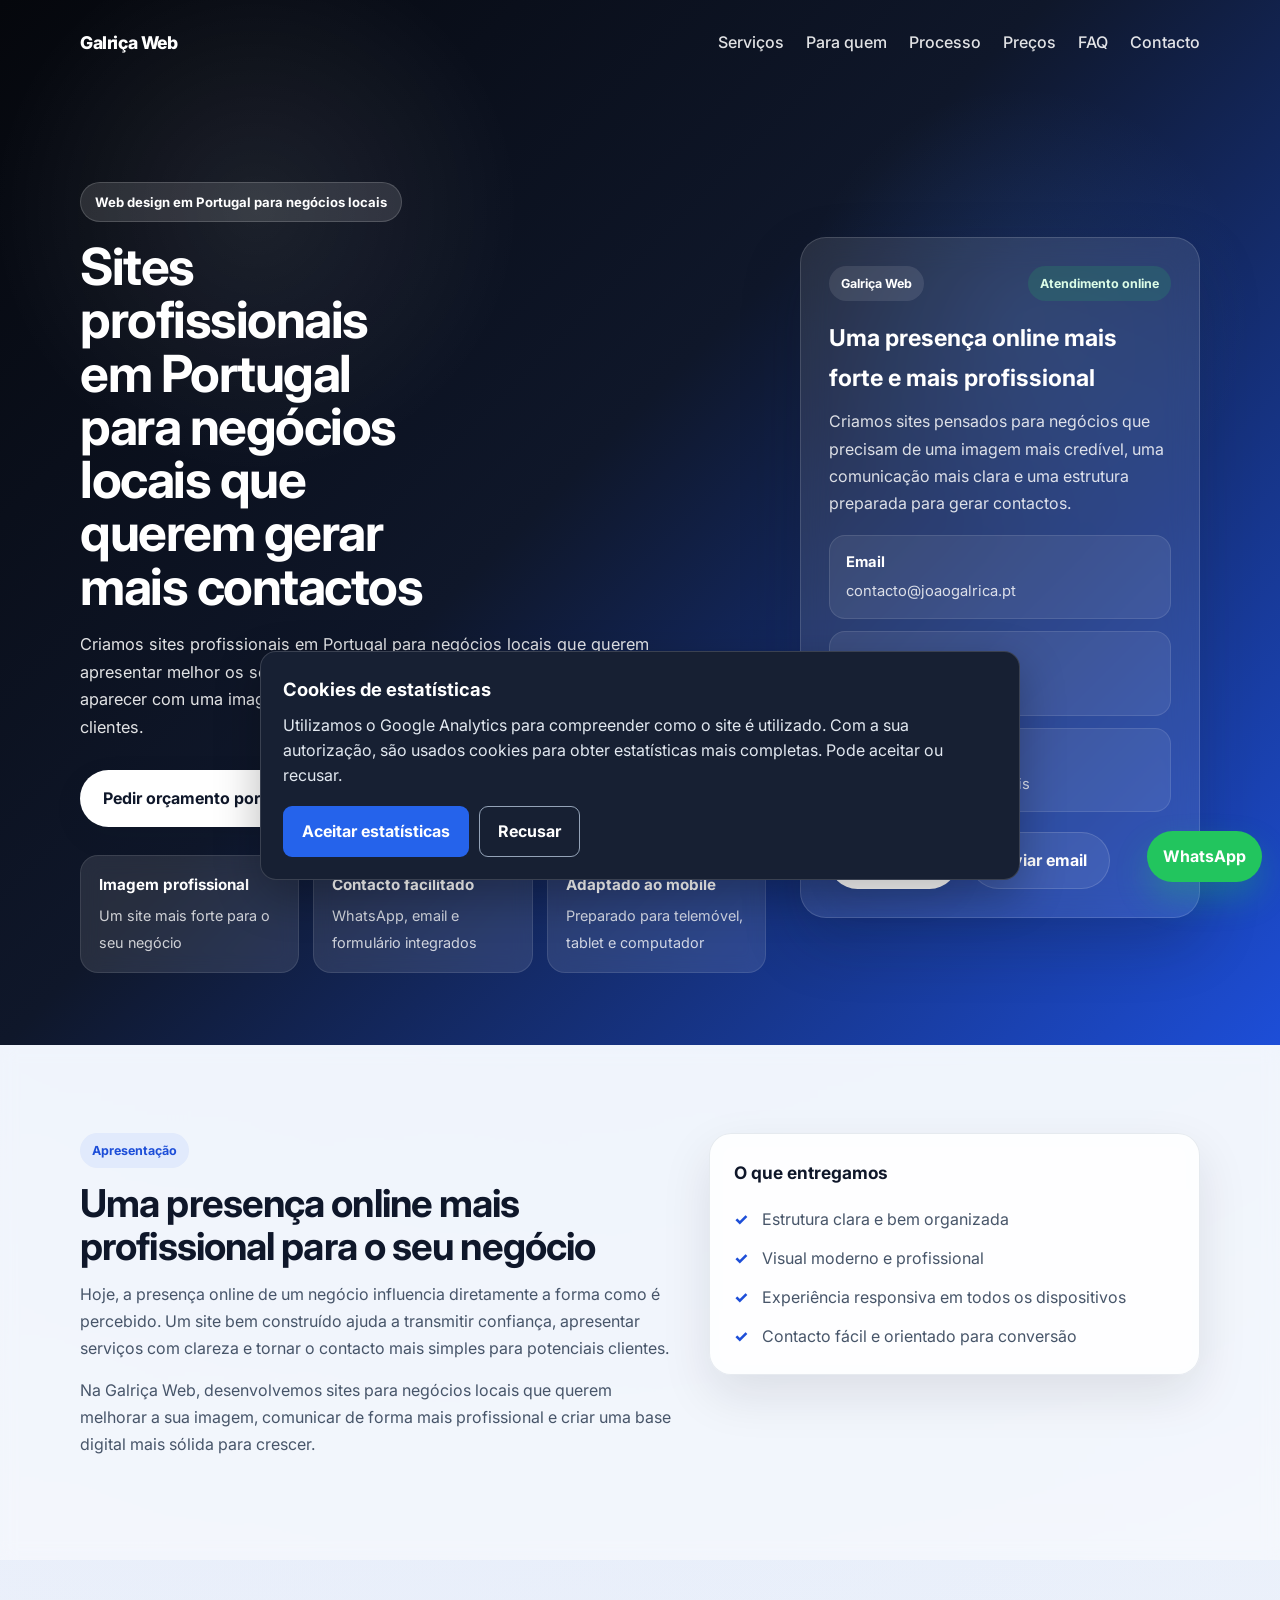
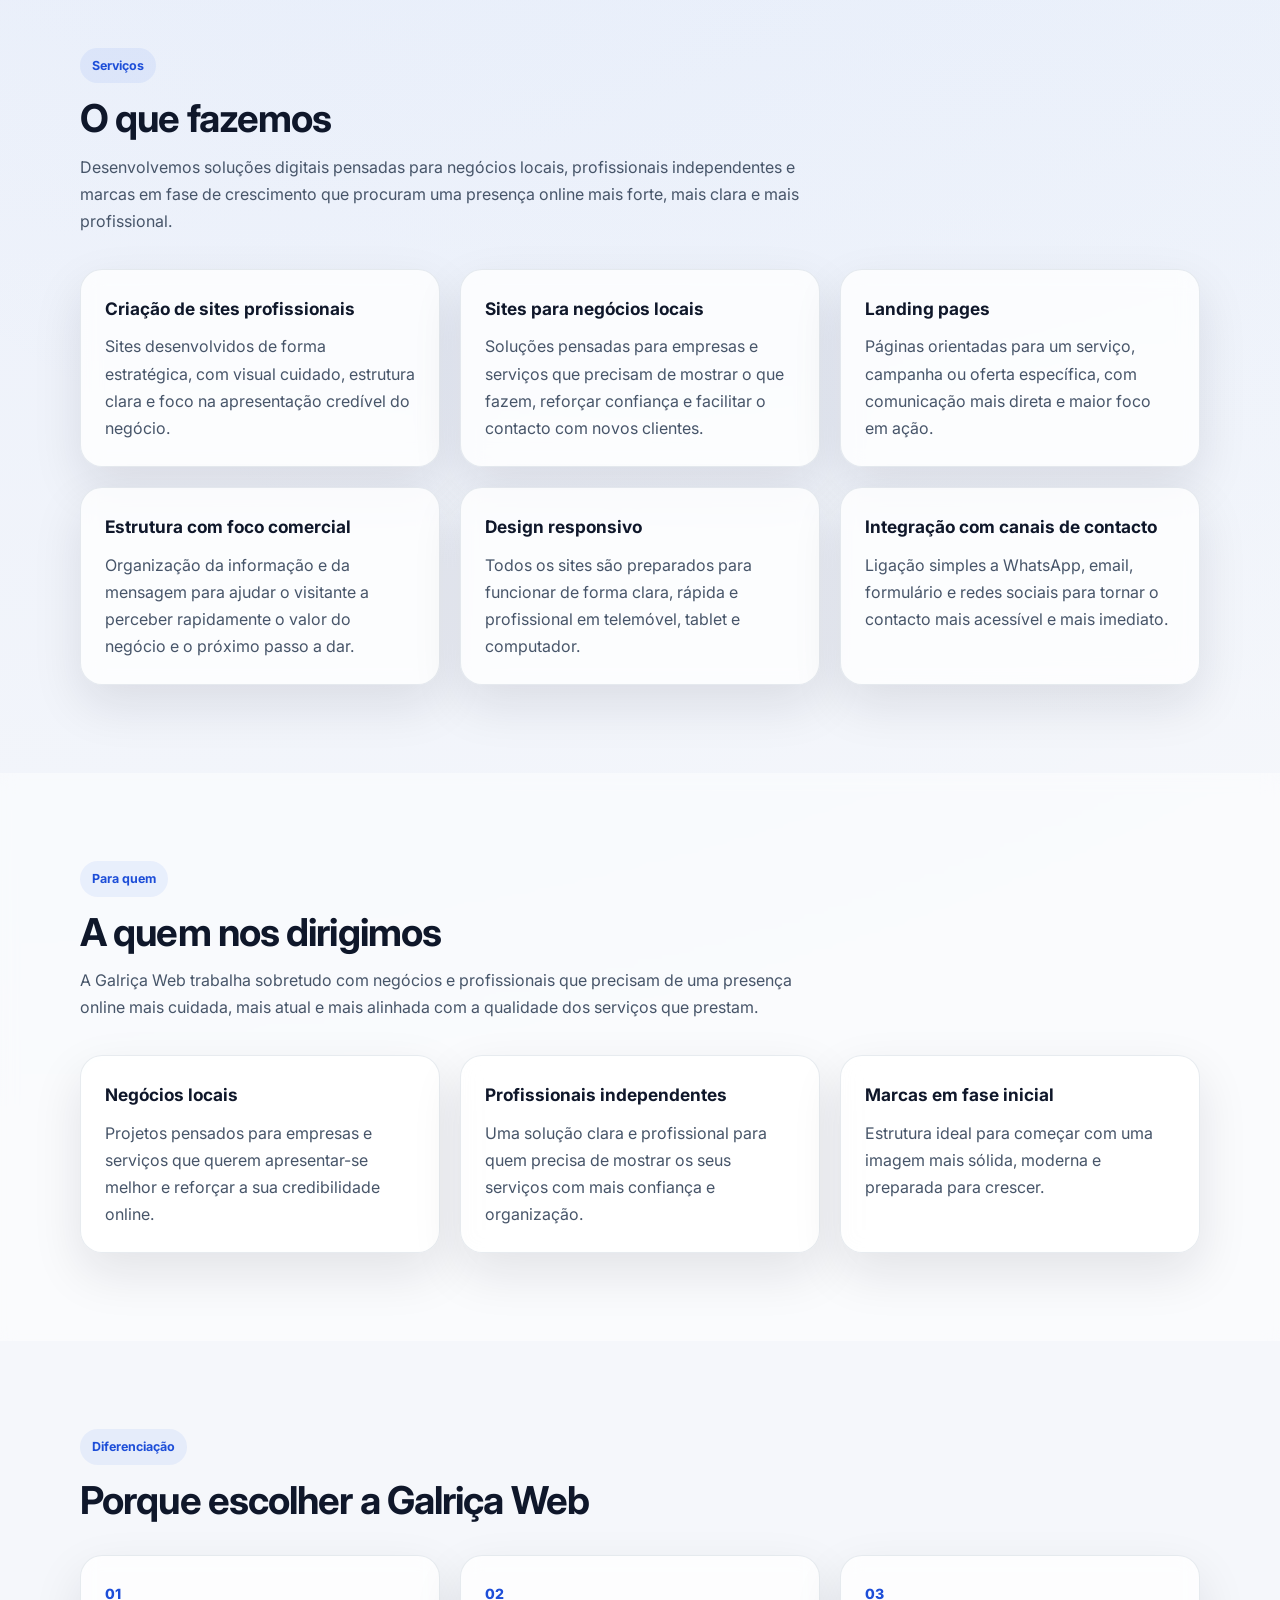
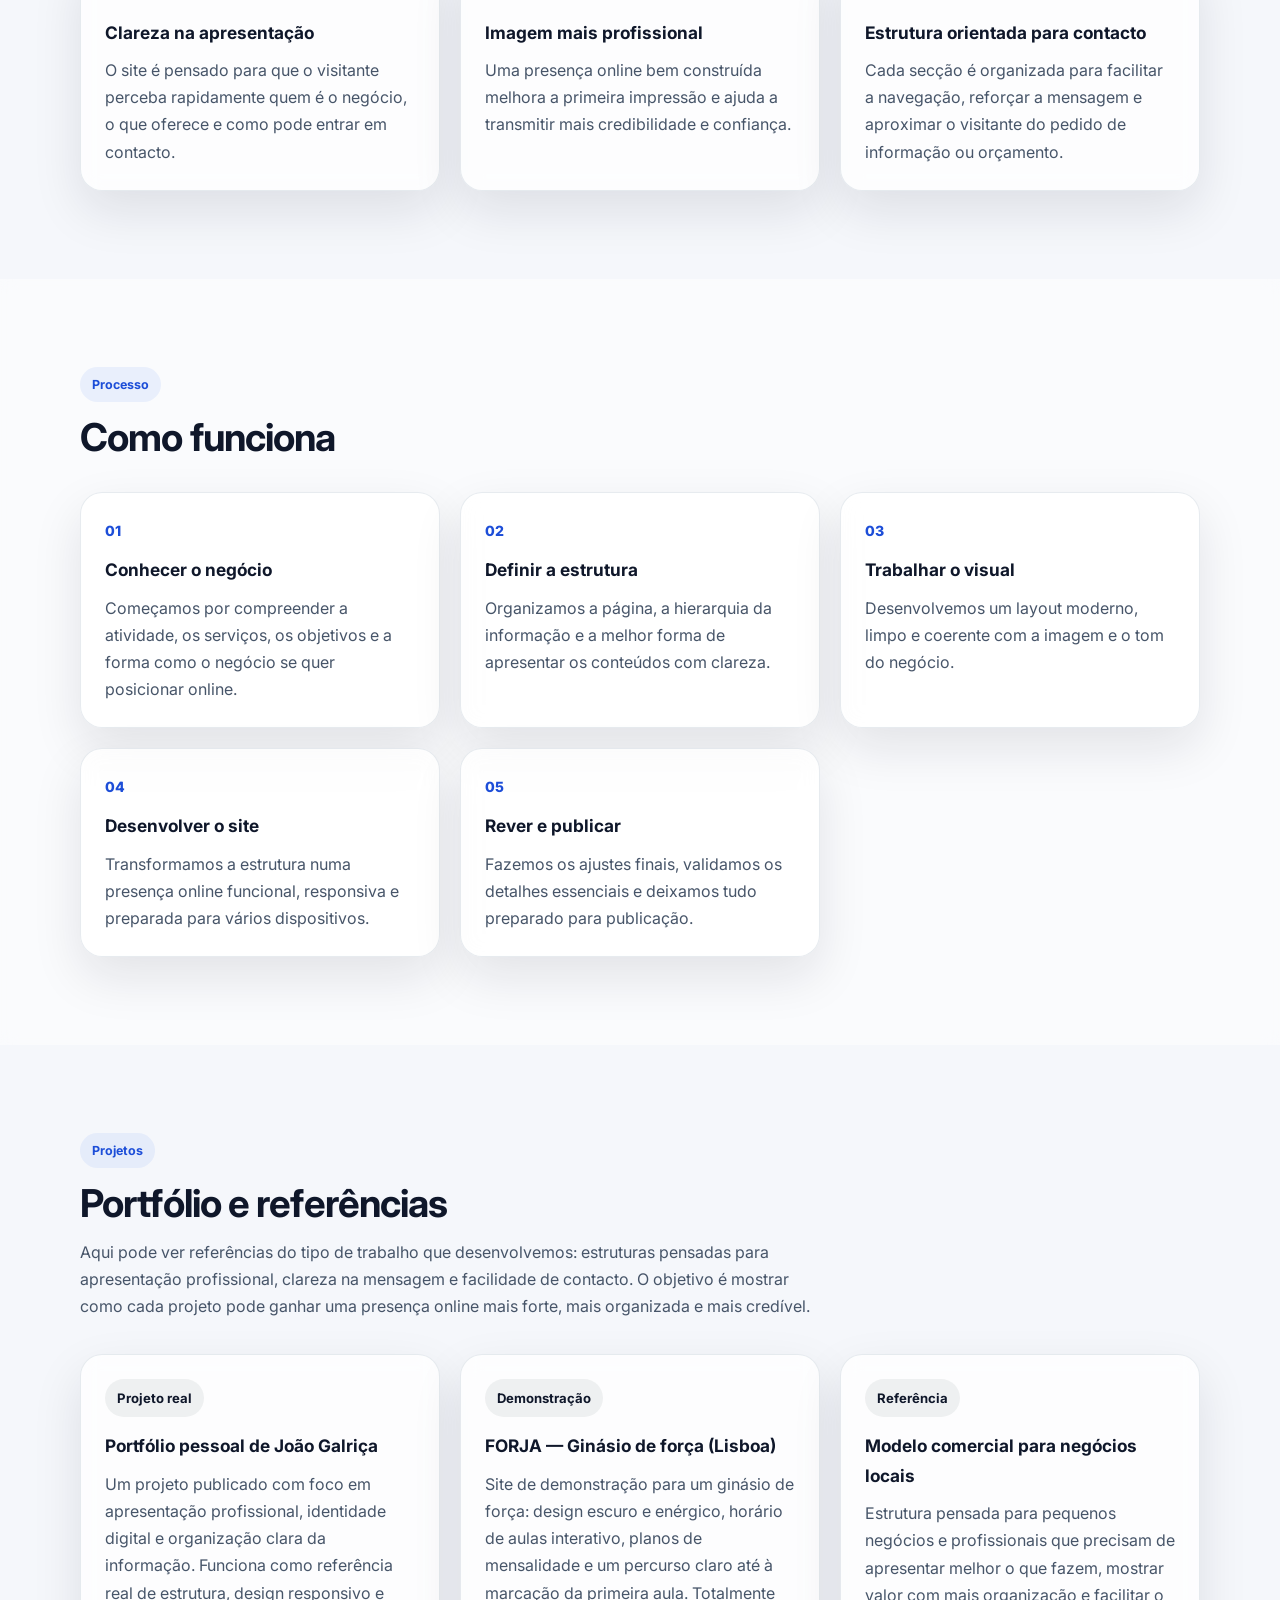
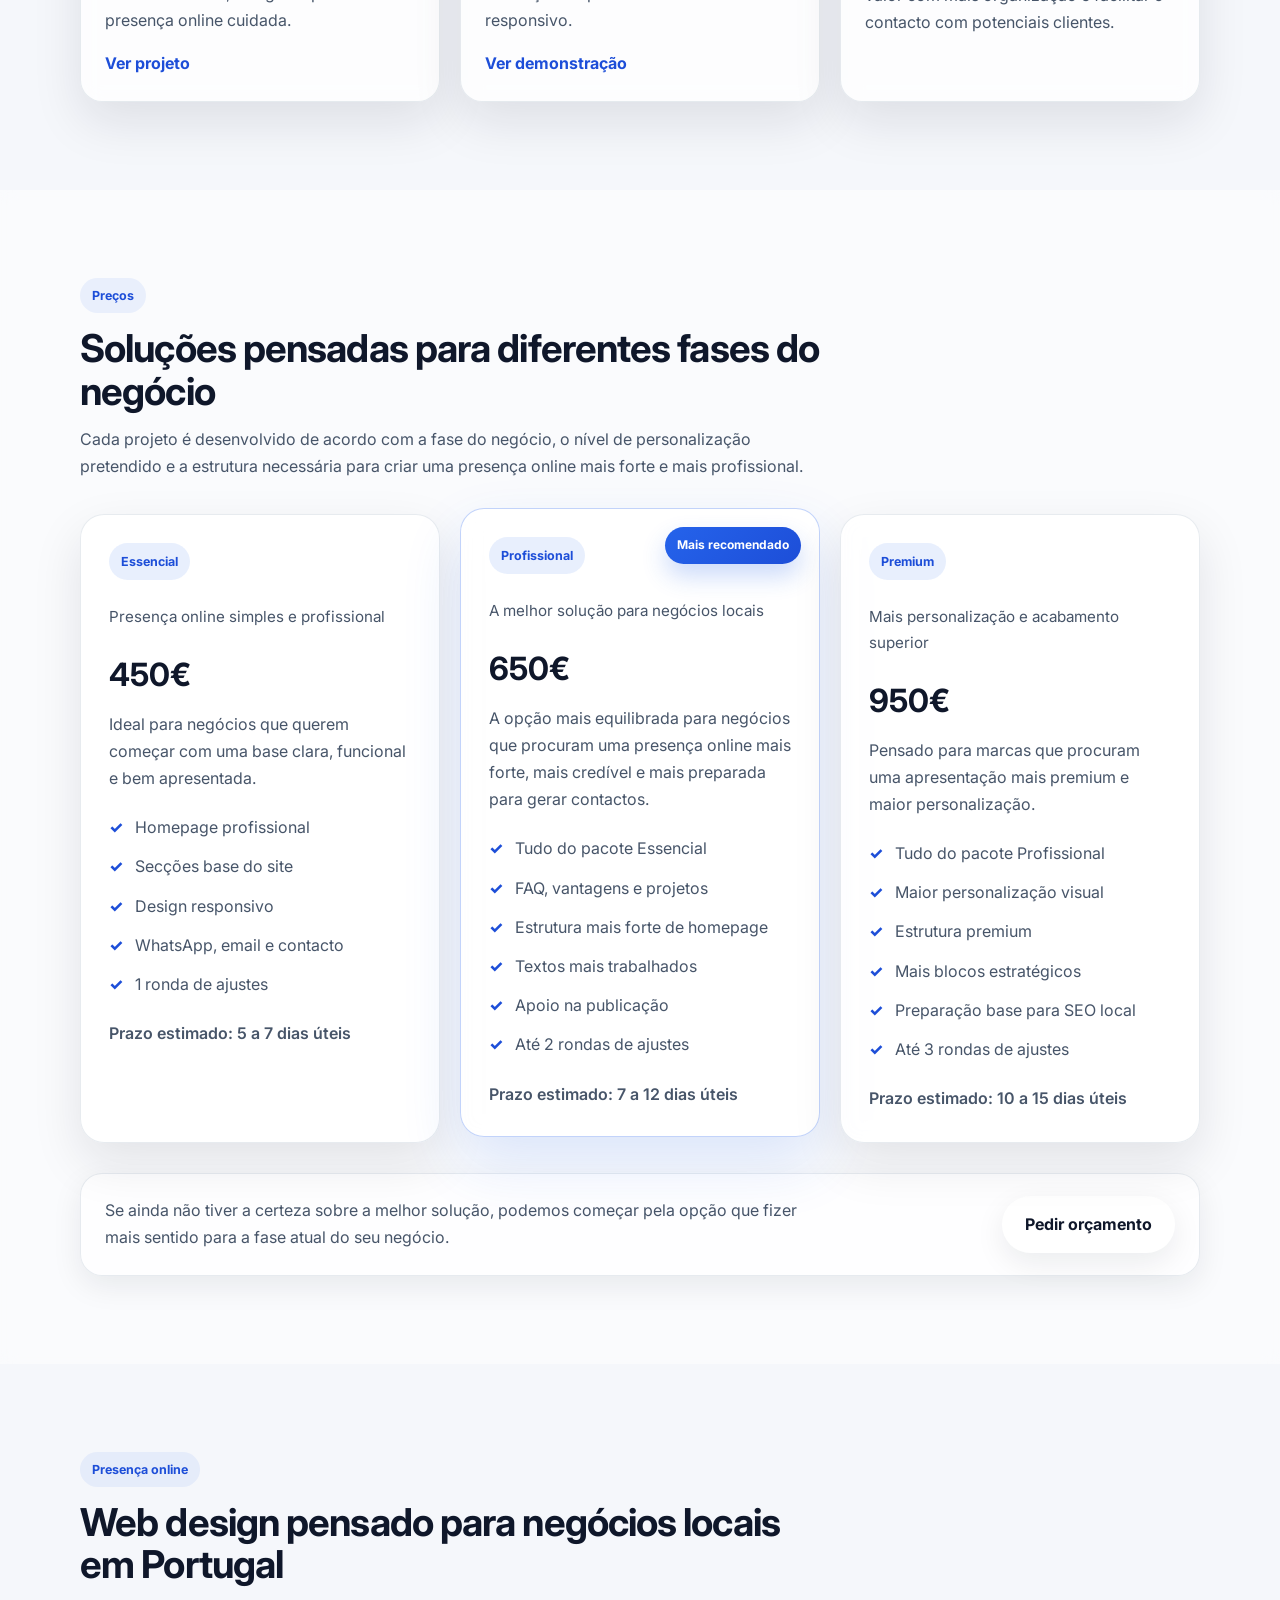
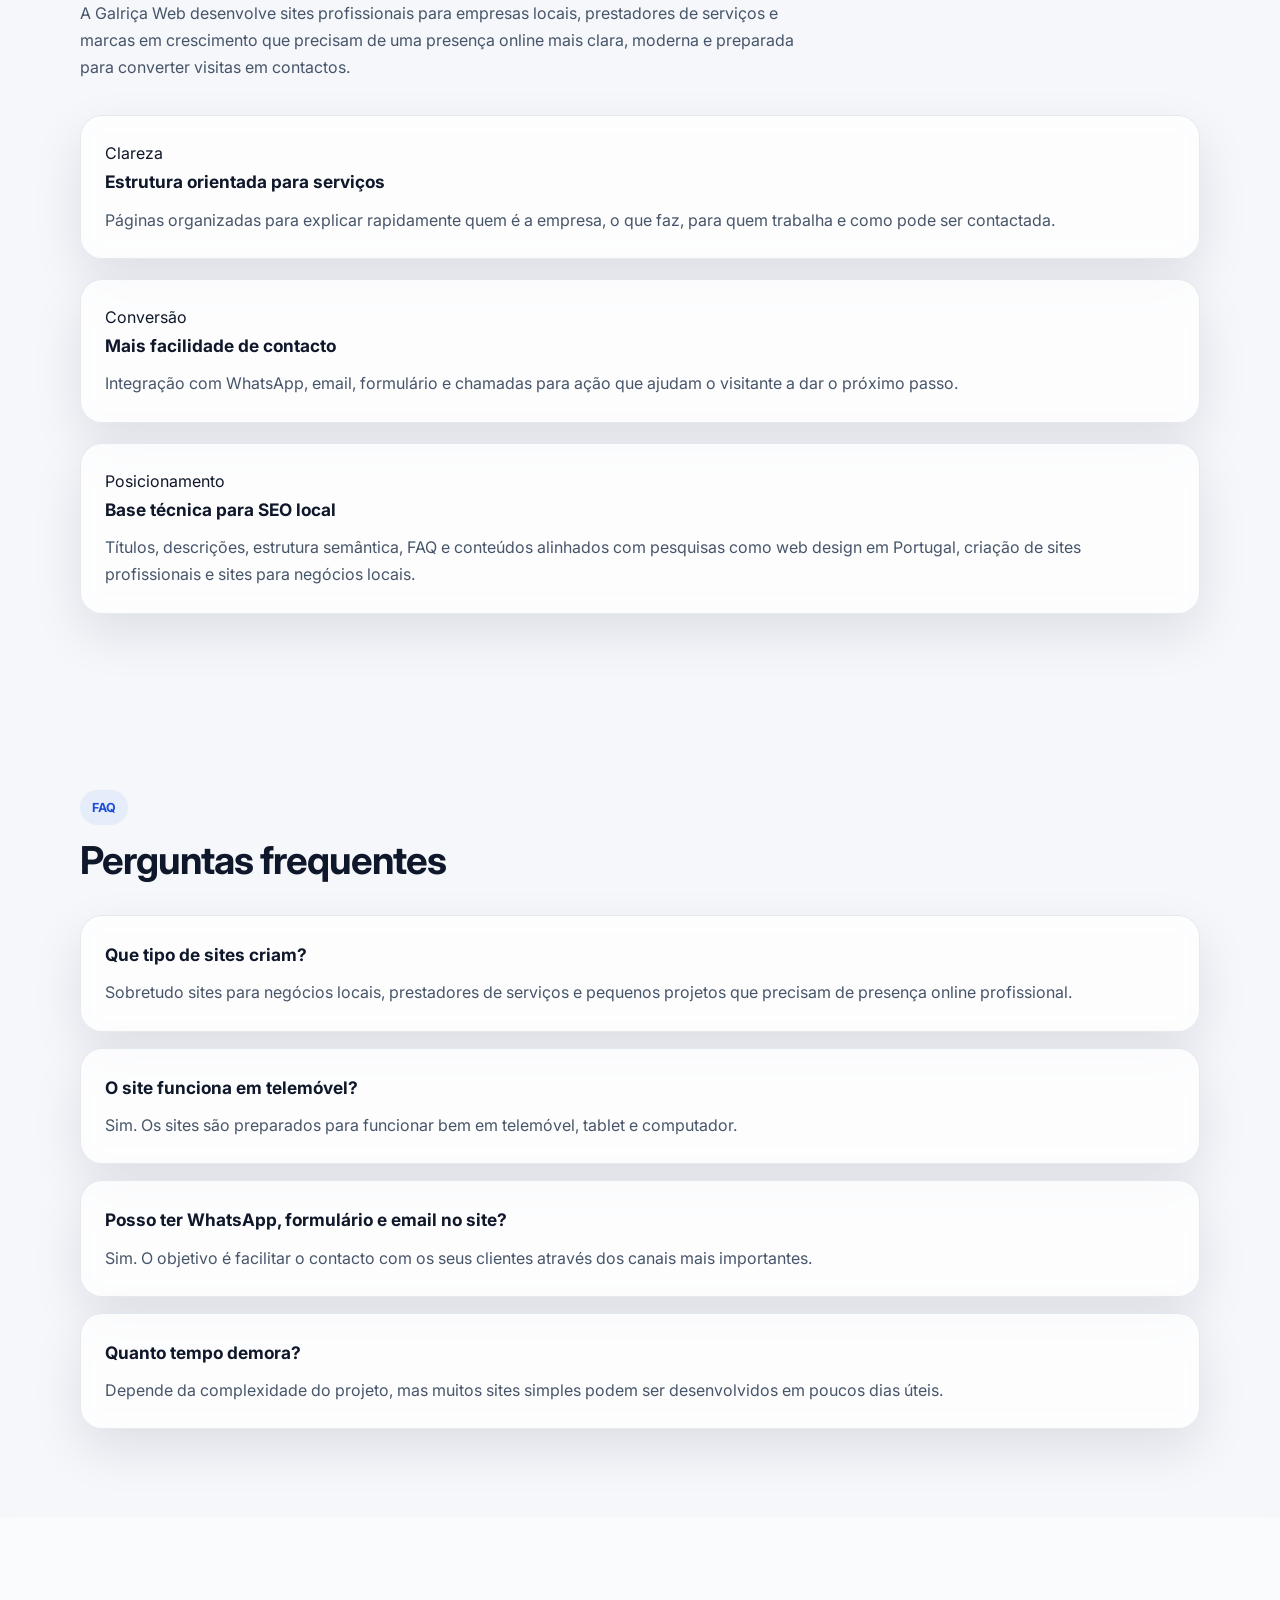
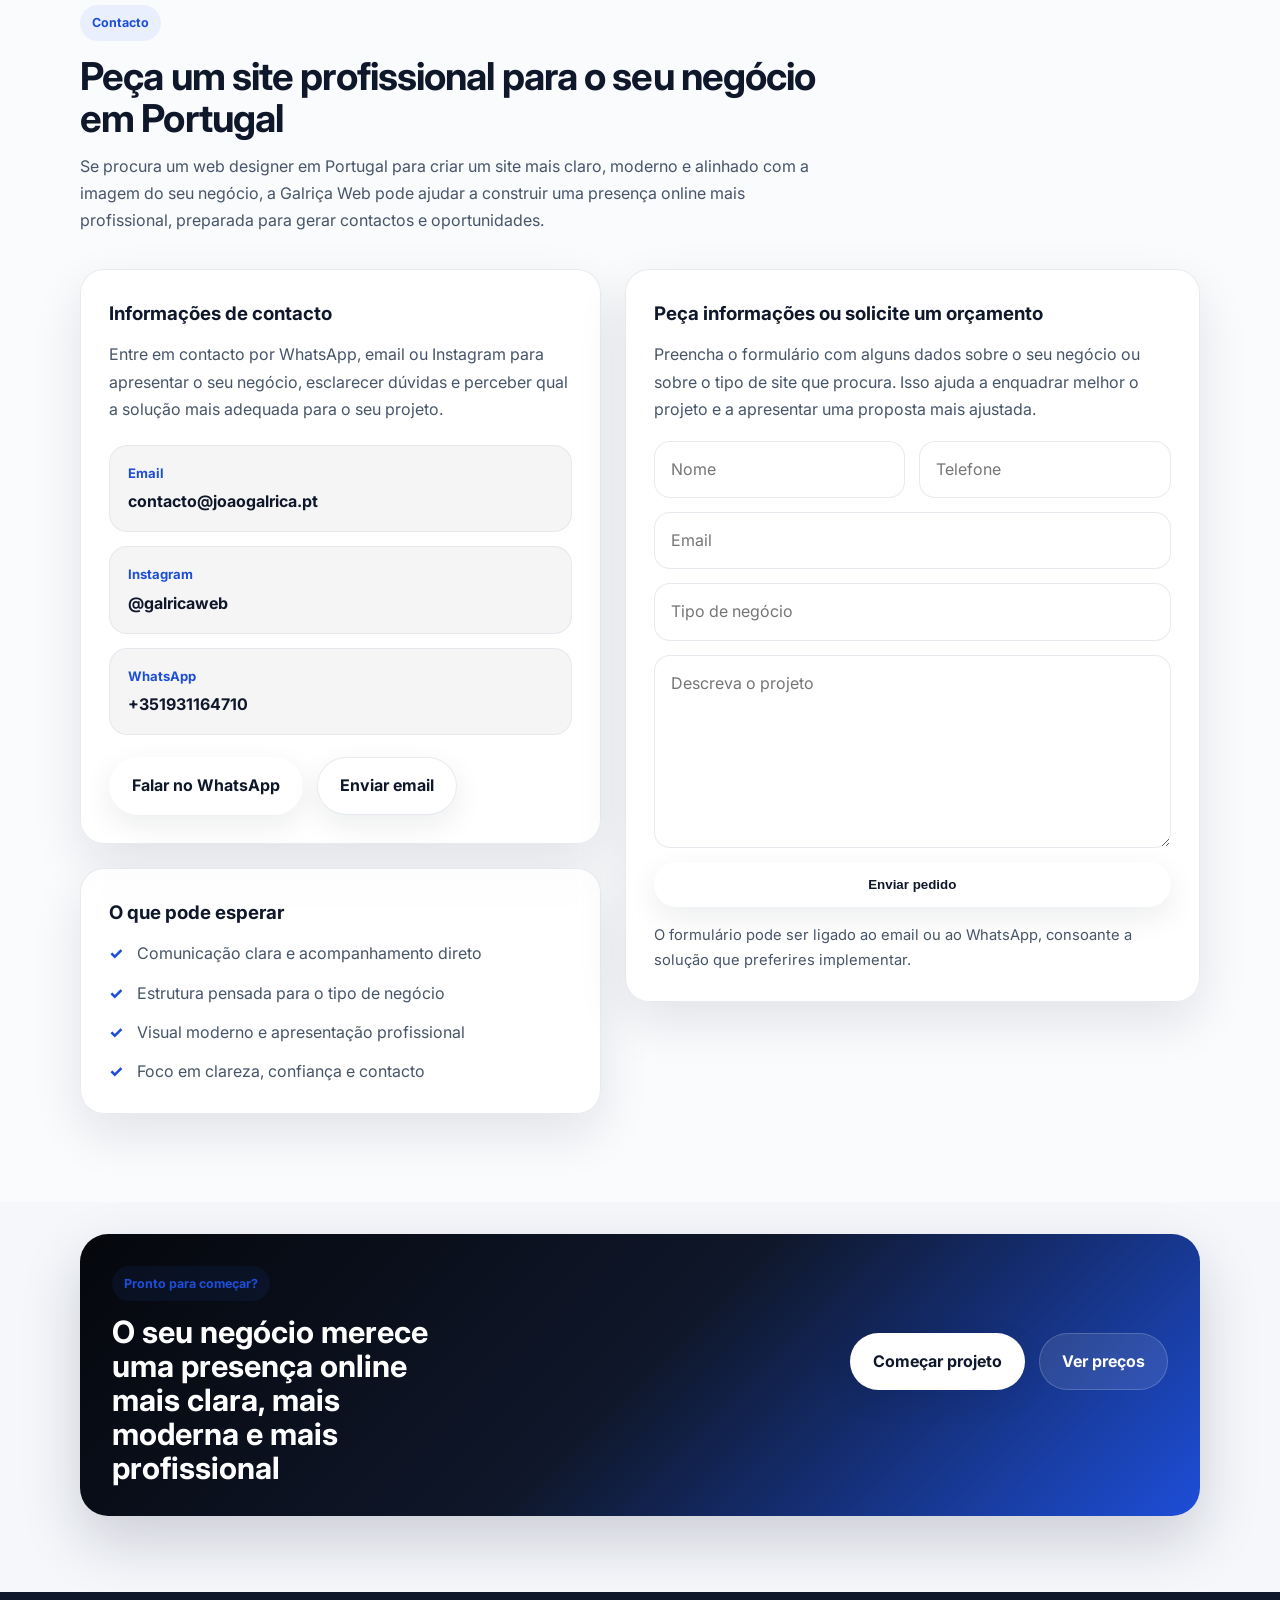
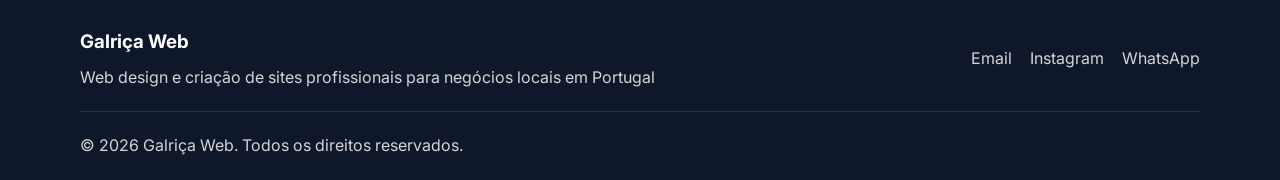
==== commit 777ef263: "Add files via upload" ====
--- a/index.html
+++ b/index.html
@@ -531,12 +531,15 @@
 </div>
 </article>
 <article class="card project-card">
-<div class="project-top"><span class="project-status">Estrutura</span></div>
-<h3>Landing page para apresentação de serviços</h3>
-<p>
-          Exemplo de estrutura orientada para destacar serviços, reforçar confiança e conduzir o visitante para o pedido de informação
-          ou orçamento com mais clareza.
+<div class="project-top"><span class="project-status">Demonstração</span></div>
+<h3>FORJA — Ginásio de força (Lisboa)</h3>
+<p>
+          Site de demonstração para um ginásio de força: design escuro e enérgico, horário de aulas interativo,
+          planos de mensalidade e um percurso claro até à marcação da primeira aula. Totalmente responsivo.
         </p>
+<div class="project-actions">
+<a class="project-link" href="https://gal2025.github.io/forja/" rel="noopener noreferrer" target="_blank">Ver demonstração</a>
+</div>
 </article>
 <article class="card project-card">
 <div class="project-top"><span class="project-status">Referência</span></div>
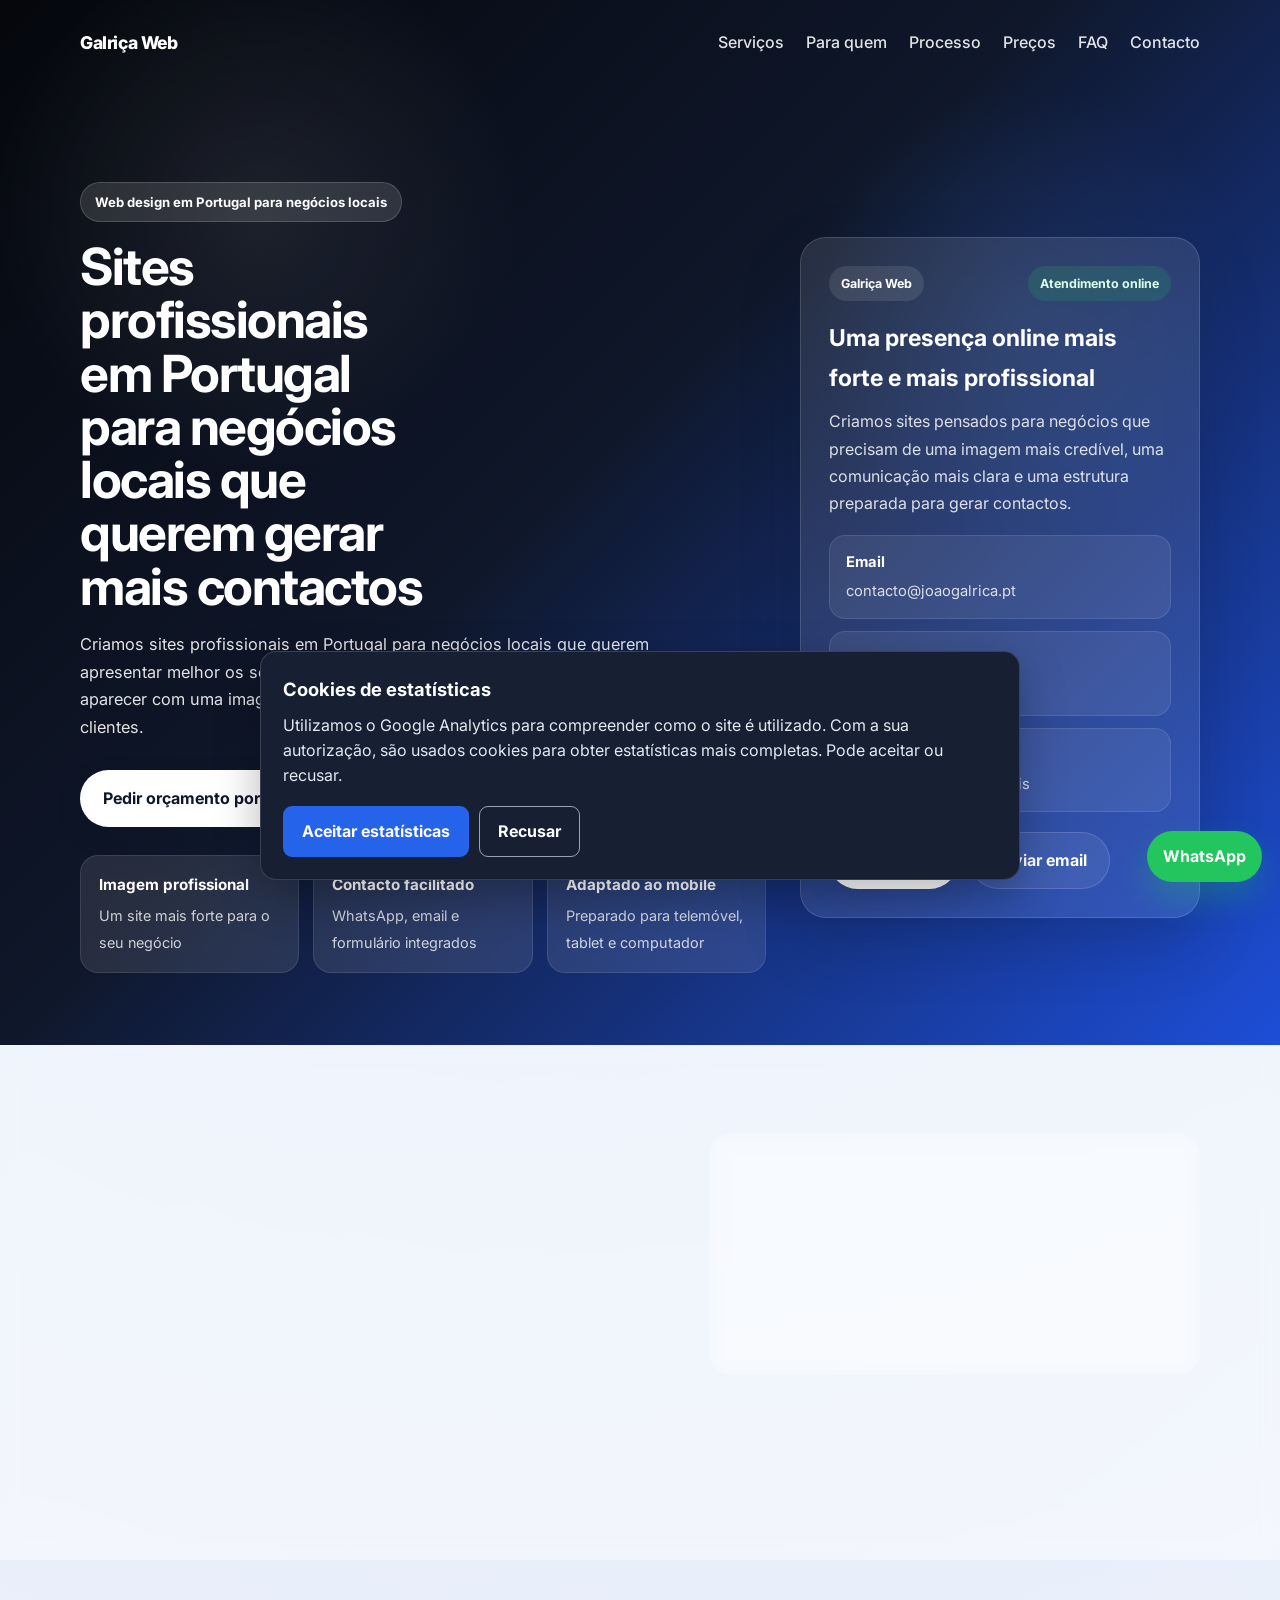
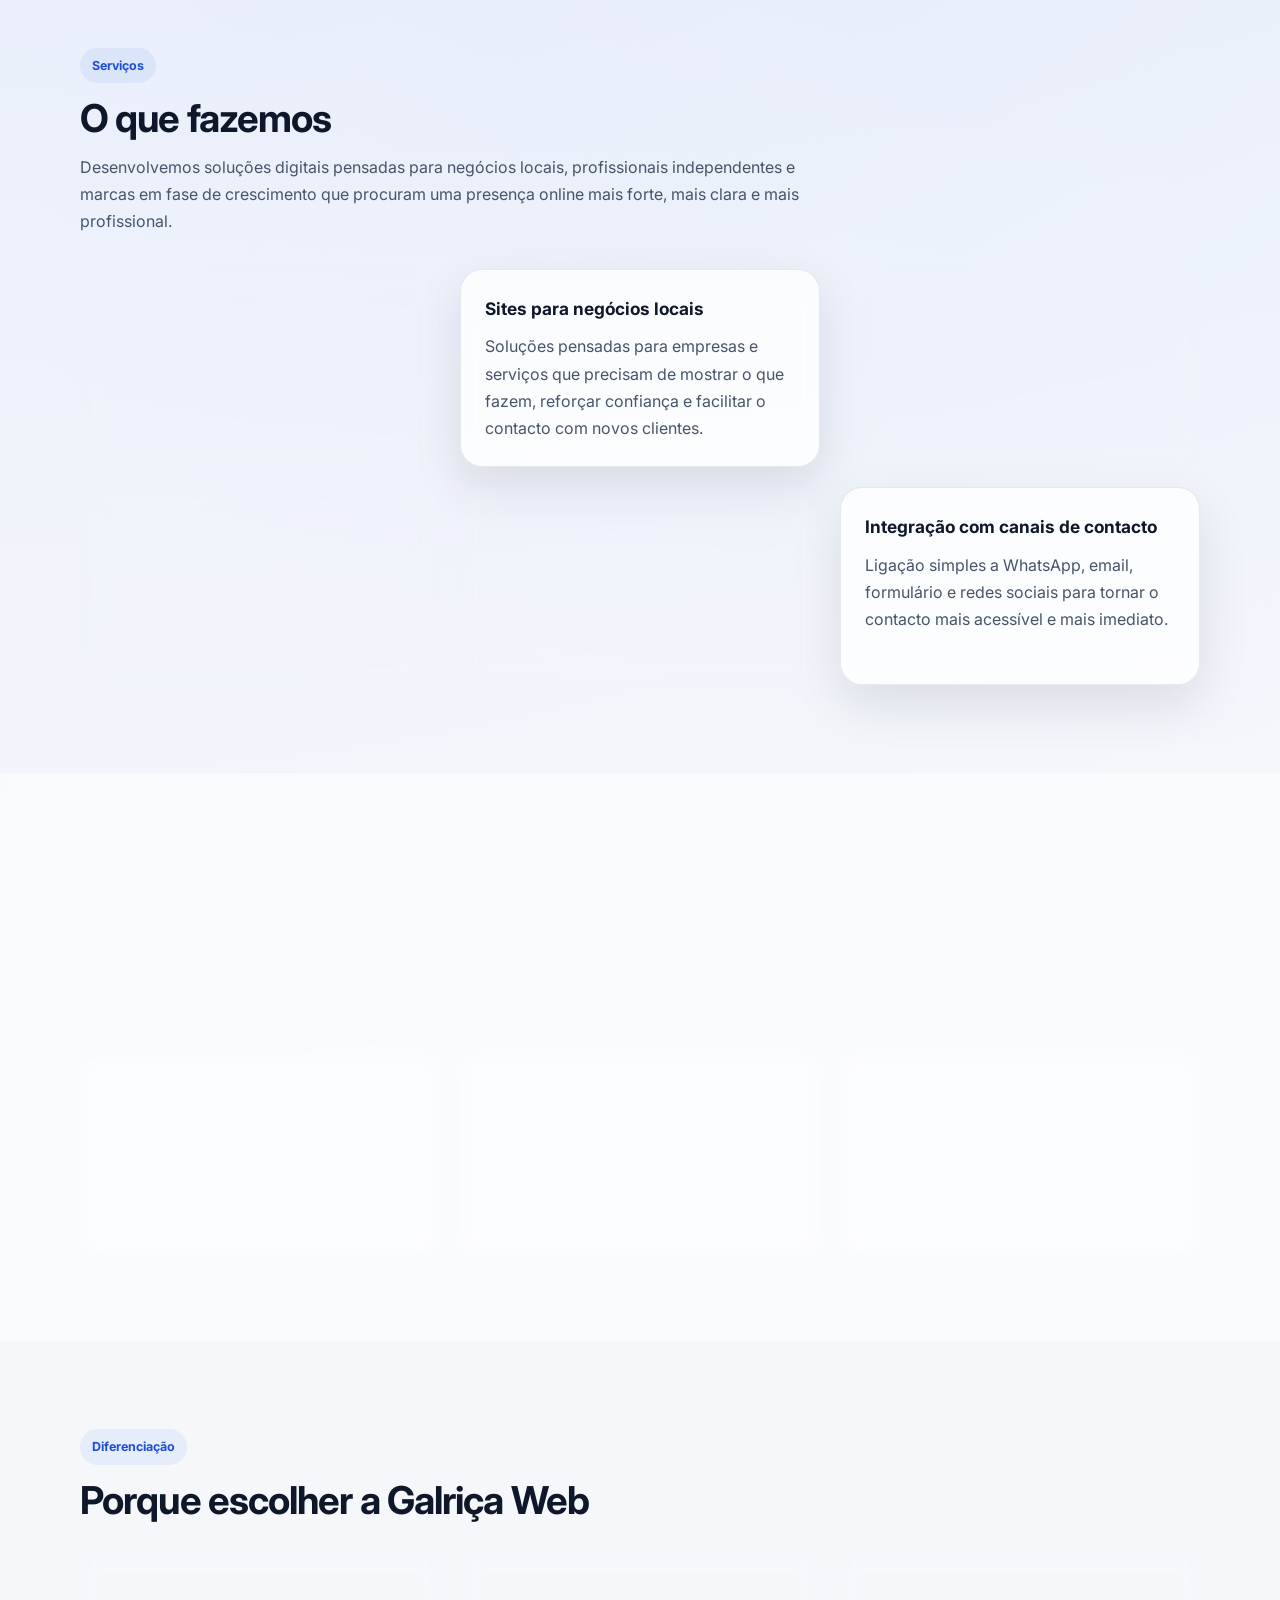
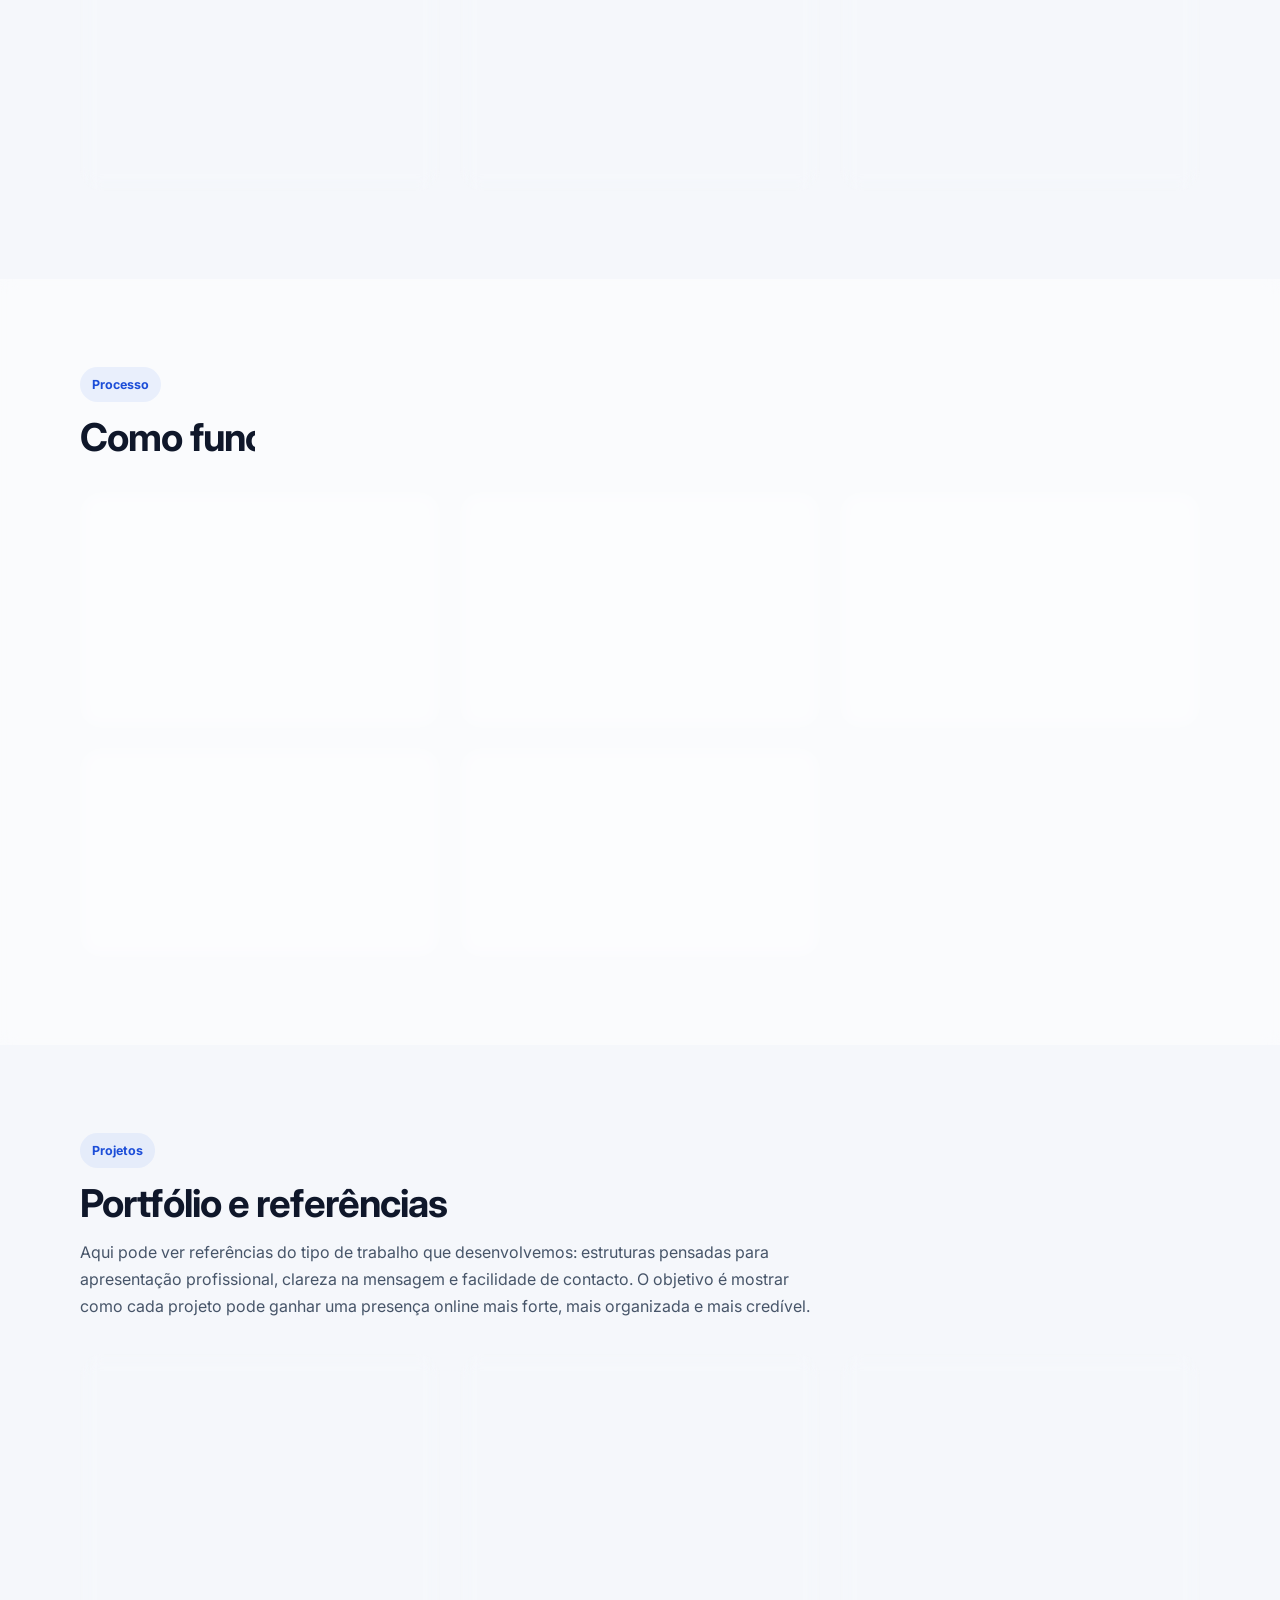
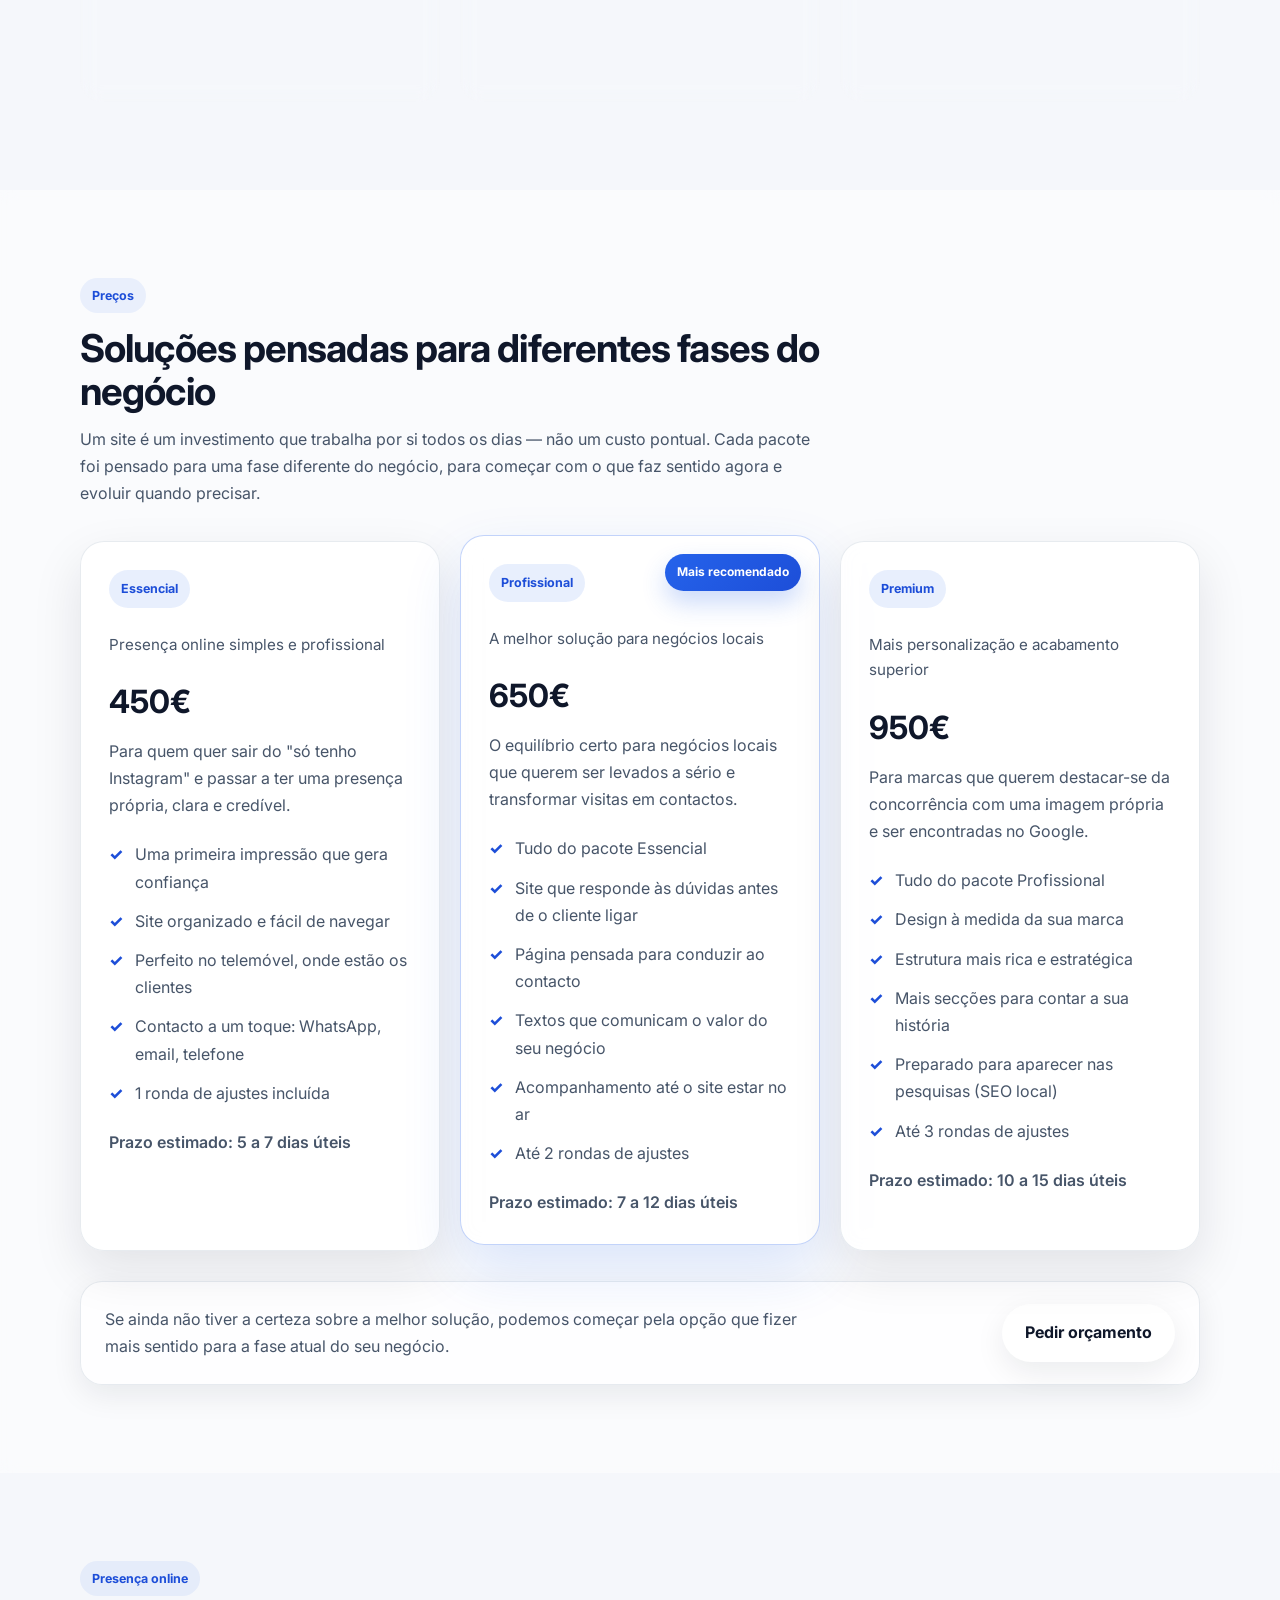
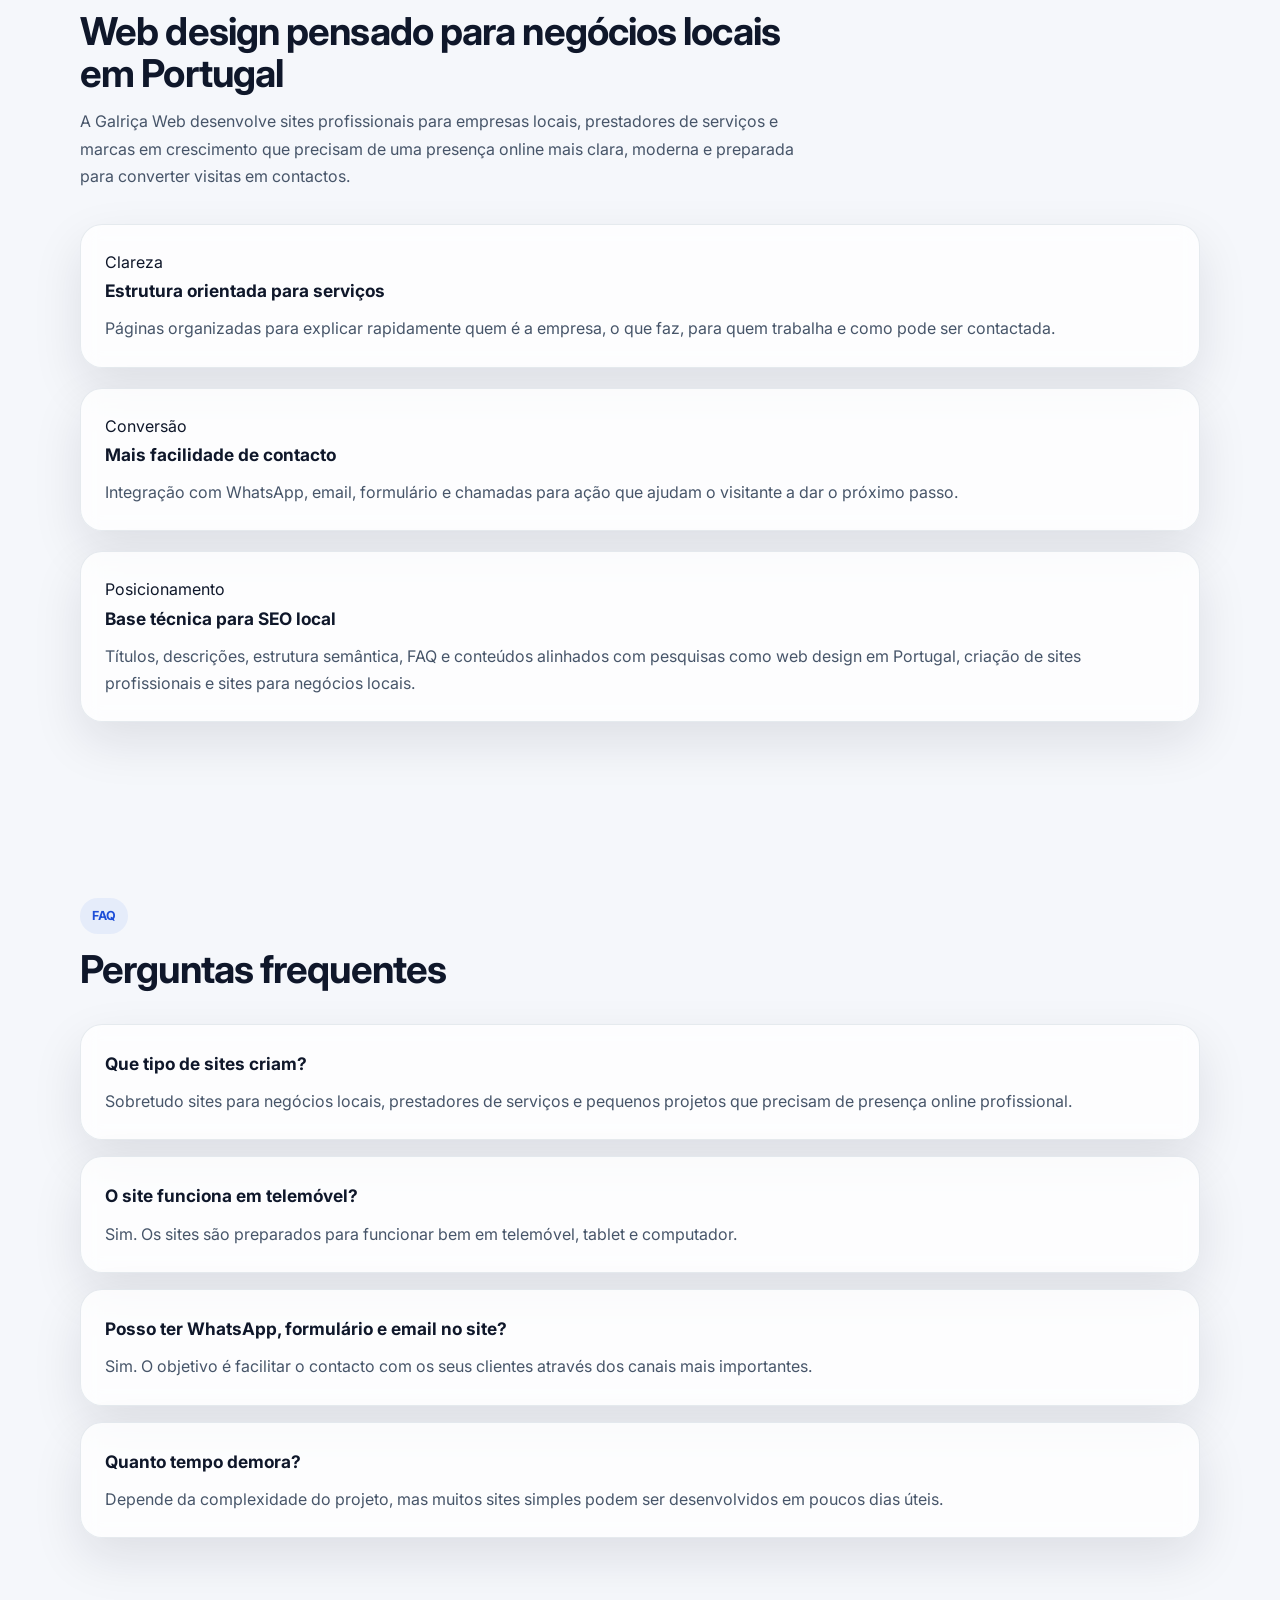
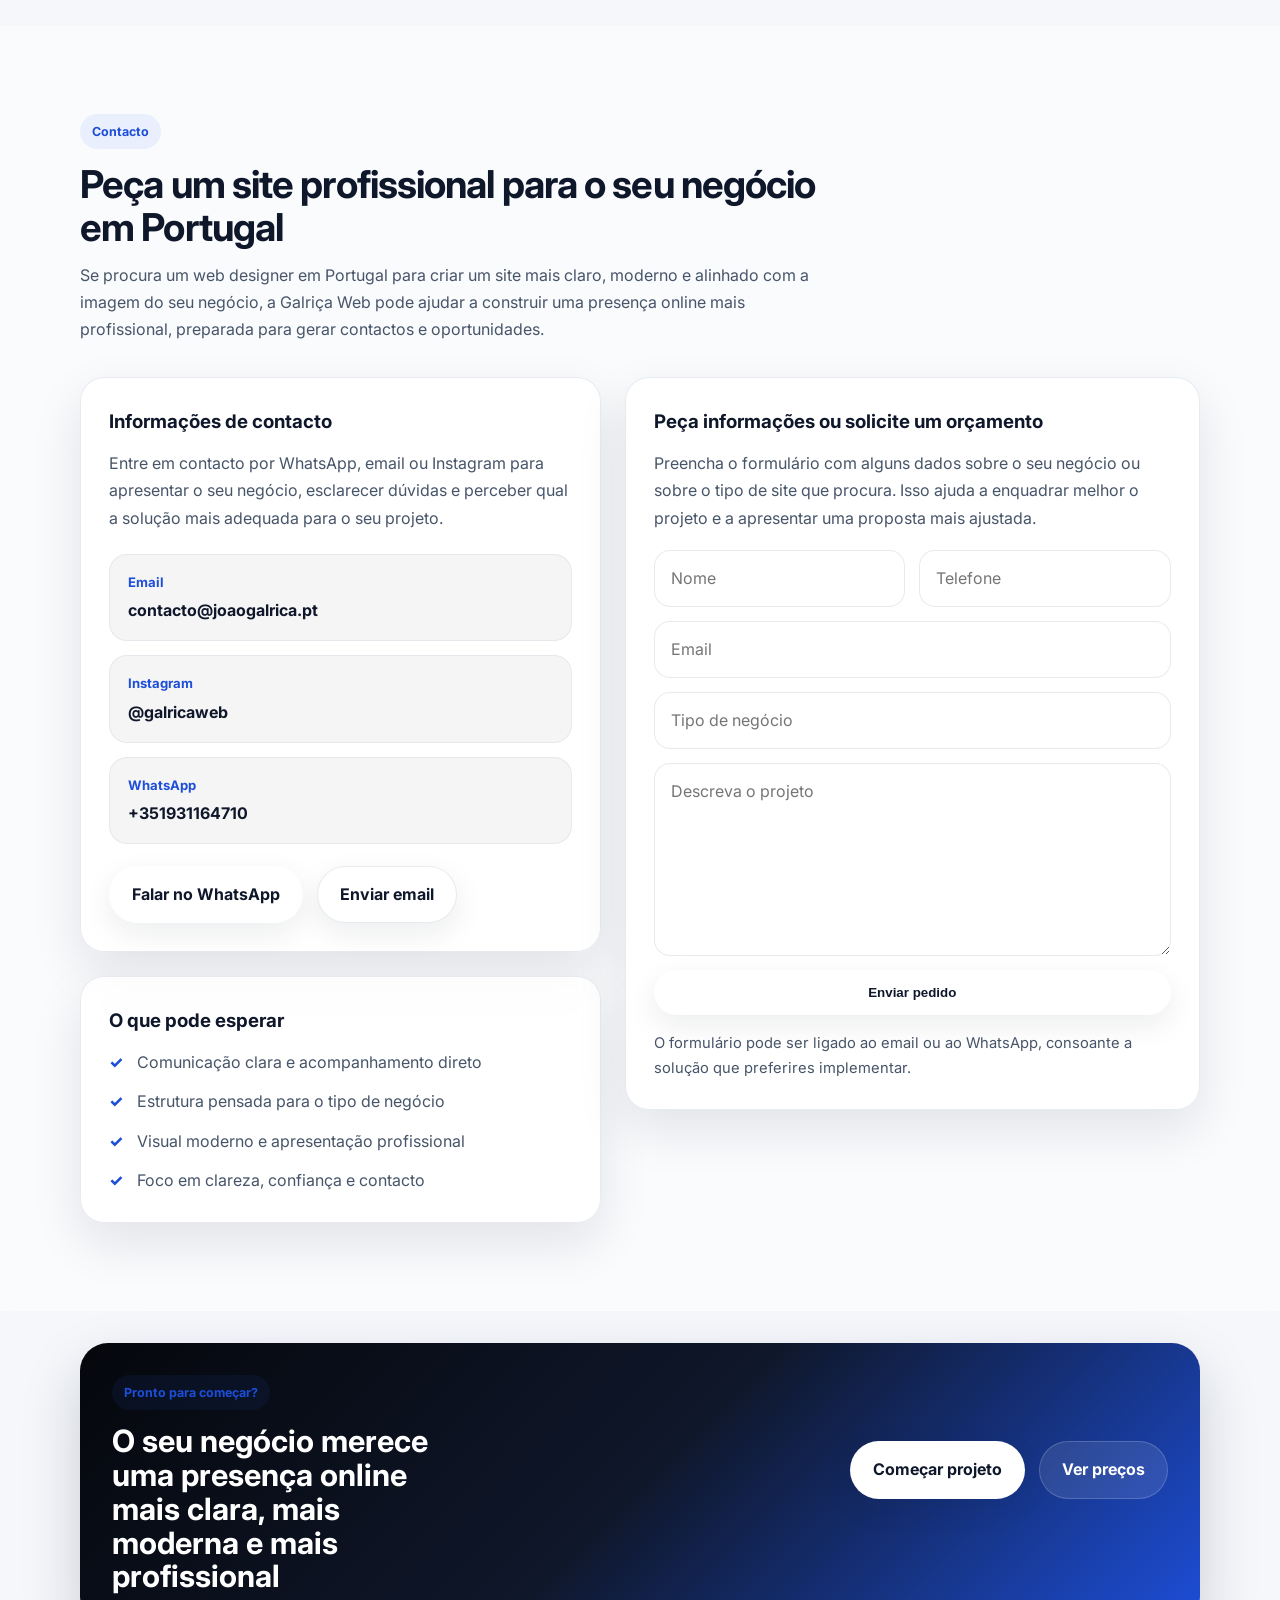
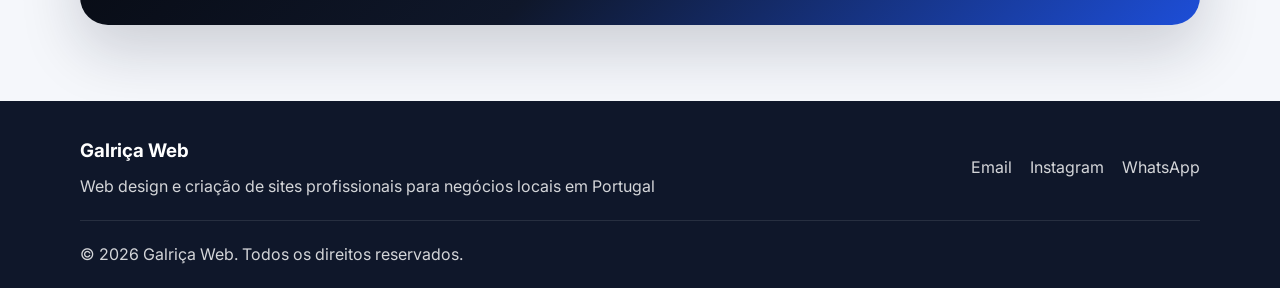
==== commit 3239a145: "Add files via upload" ====
--- a/index.html
+++ b/index.html
@@ -558,9 +558,9 @@
 <p class="section-tag">Preços</p>
 <h2 class="section-title">Soluções pensadas para diferentes fases do negócio</h2>
 <p class="section-text">
-            Cada projeto é desenvolvido de acordo com a fase do negócio, o nível de
-            personalização pretendido e a estrutura necessária para criar uma presença
-            online mais forte e mais profissional.
+            Um site é um investimento que trabalha por si todos os dias — não um custo pontual.
+            Cada pacote foi pensado para uma fase diferente do negócio, para começar com o que
+            faz sentido agora e evoluir quando precisar.
           </p>
 </div>
 <div class="pricing-grid premium-pricing-grid">
@@ -571,14 +571,14 @@
 </div>
 <h3>450€</h3>
 <p class="pricing-description">
-              Ideal para negócios que querem começar com uma base clara, funcional e bem apresentada.
+              Para quem quer sair do "só tenho Instagram" e passar a ter uma presença própria, clara e credível.
             </p>
 <ul class="pricing-list">
-<li>Homepage profissional</li>
-<li>Secções base do site</li>
-<li>Design responsivo</li>
-<li>WhatsApp, email e contacto</li>
-<li>1 ronda de ajustes</li>
+<li>Uma primeira impressão que gera confiança</li>
+<li>Site organizado e fácil de navegar</li>
+<li>Perfeito no telemóvel, onde estão os clientes</li>
+<li>Contacto a um toque: WhatsApp, email, telefone</li>
+<li>1 ronda de ajustes incluída</li>
 </ul>
 <p class="pricing-note">Prazo estimado: 5 a 7 dias úteis</p>
 </article>
@@ -590,15 +590,14 @@
 </div>
 <h3>650€</h3>
 <p class="pricing-description">
-              A opção mais equilibrada para negócios que procuram uma presença online
-              mais forte, mais credível e mais preparada para gerar contactos.
+              O equilíbrio certo para negócios locais que querem ser levados a sério e transformar visitas em contactos.
             </p>
 <ul class="pricing-list">
 <li>Tudo do pacote Essencial</li>
-<li>FAQ, vantagens e projetos</li>
-<li>Estrutura mais forte de homepage</li>
-<li>Textos mais trabalhados</li>
-<li>Apoio na publicação</li>
+<li>Site que responde às dúvidas antes de o cliente ligar</li>
+<li>Página pensada para conduzir ao contacto</li>
+<li>Textos que comunicam o valor do seu negócio</li>
+<li>Acompanhamento até o site estar no ar</li>
 <li>Até 2 rondas de ajustes</li>
 </ul>
 <p class="pricing-note">Prazo estimado: 7 a 12 dias úteis</p>
@@ -610,14 +609,14 @@
 </div>
 <h3>950€</h3>
 <p class="pricing-description">
-              Pensado para marcas que procuram uma apresentação mais premium e maior personalização.
+              Para marcas que querem destacar-se da concorrência com uma imagem própria e ser encontradas no Google.
             </p>
 <ul class="pricing-list">
 <li>Tudo do pacote Profissional</li>
-<li>Maior personalização visual</li>
-<li>Estrutura premium</li>
-<li>Mais blocos estratégicos</li>
-<li>Preparação base para SEO local</li>
+<li>Design à medida da sua marca</li>
+<li>Estrutura mais rica e estratégica</li>
+<li>Mais secções para contar a sua história</li>
+<li>Preparado para aparecer nas pesquisas (SEO local)</li>
 <li>Até 3 rondas de ajustes</li>
 </ul>
 <p class="pricing-note">Prazo estimado: 10 a 15 dias úteis</p>
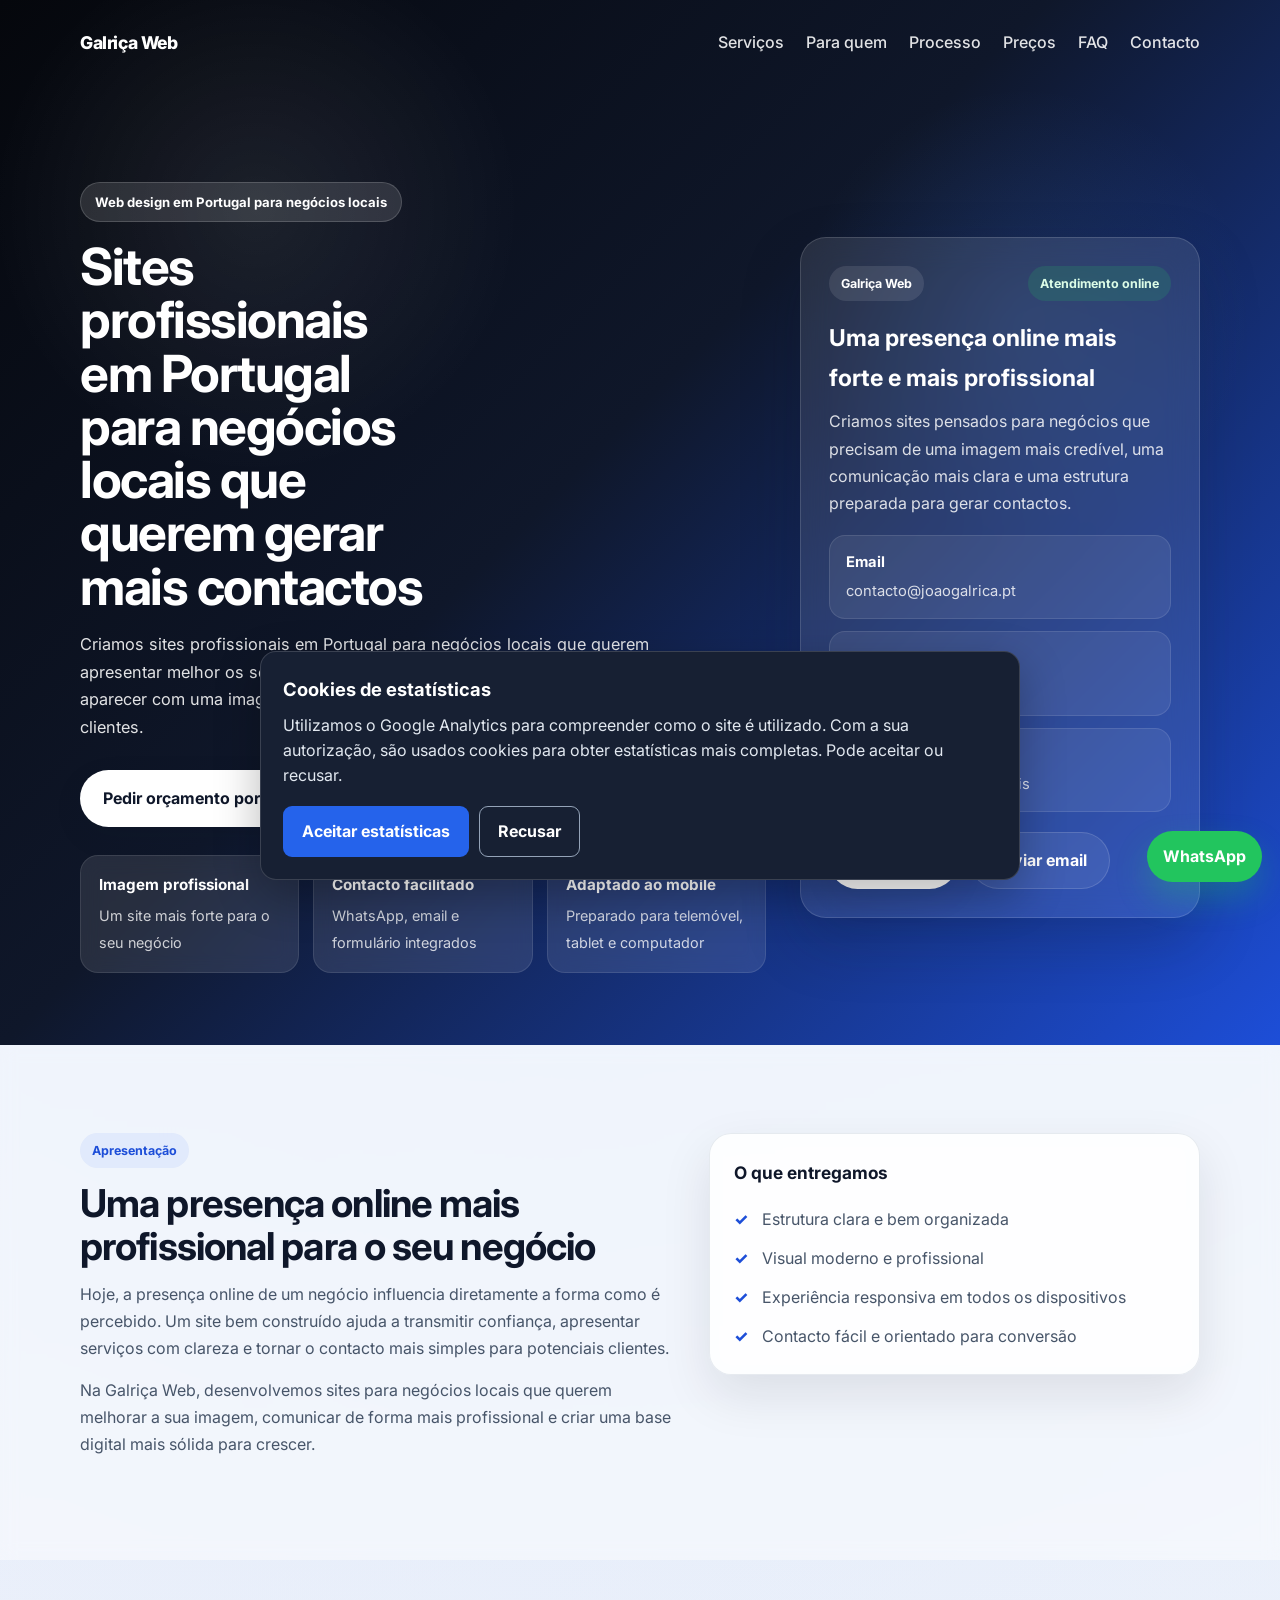
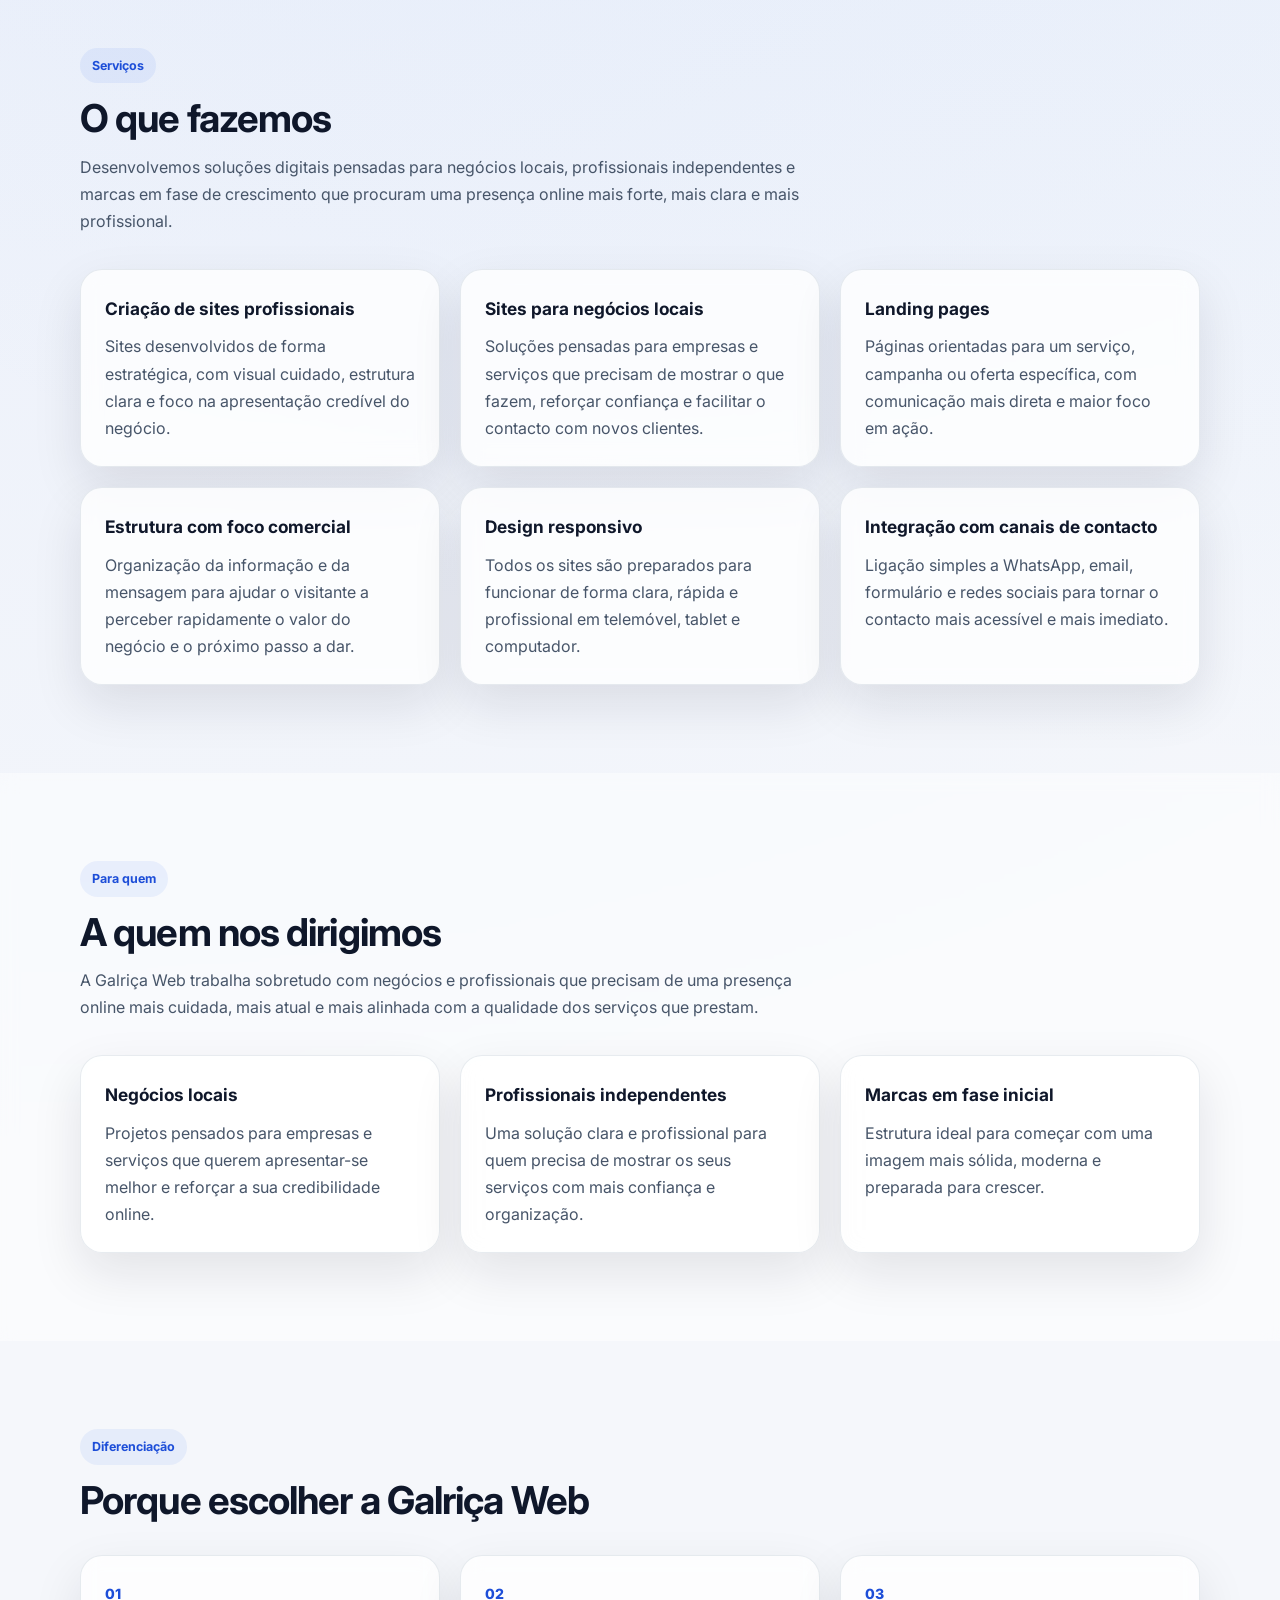
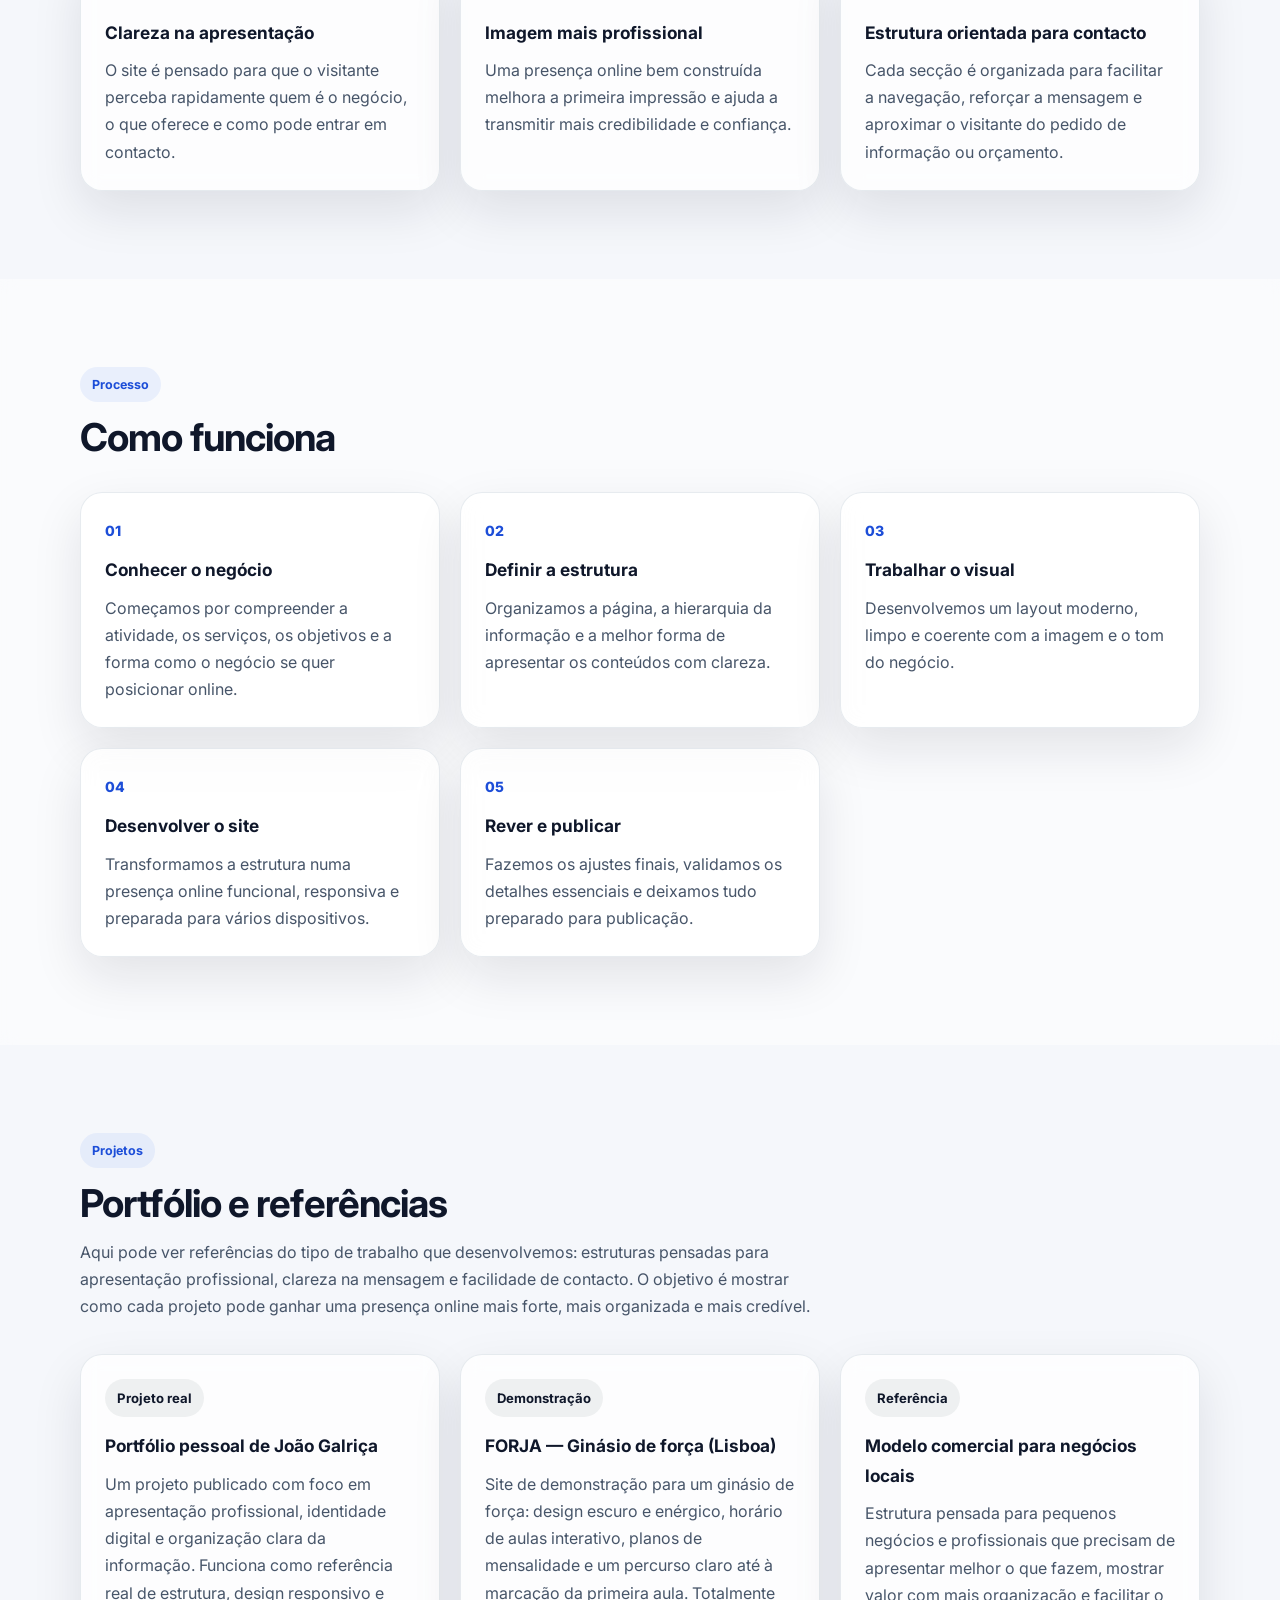
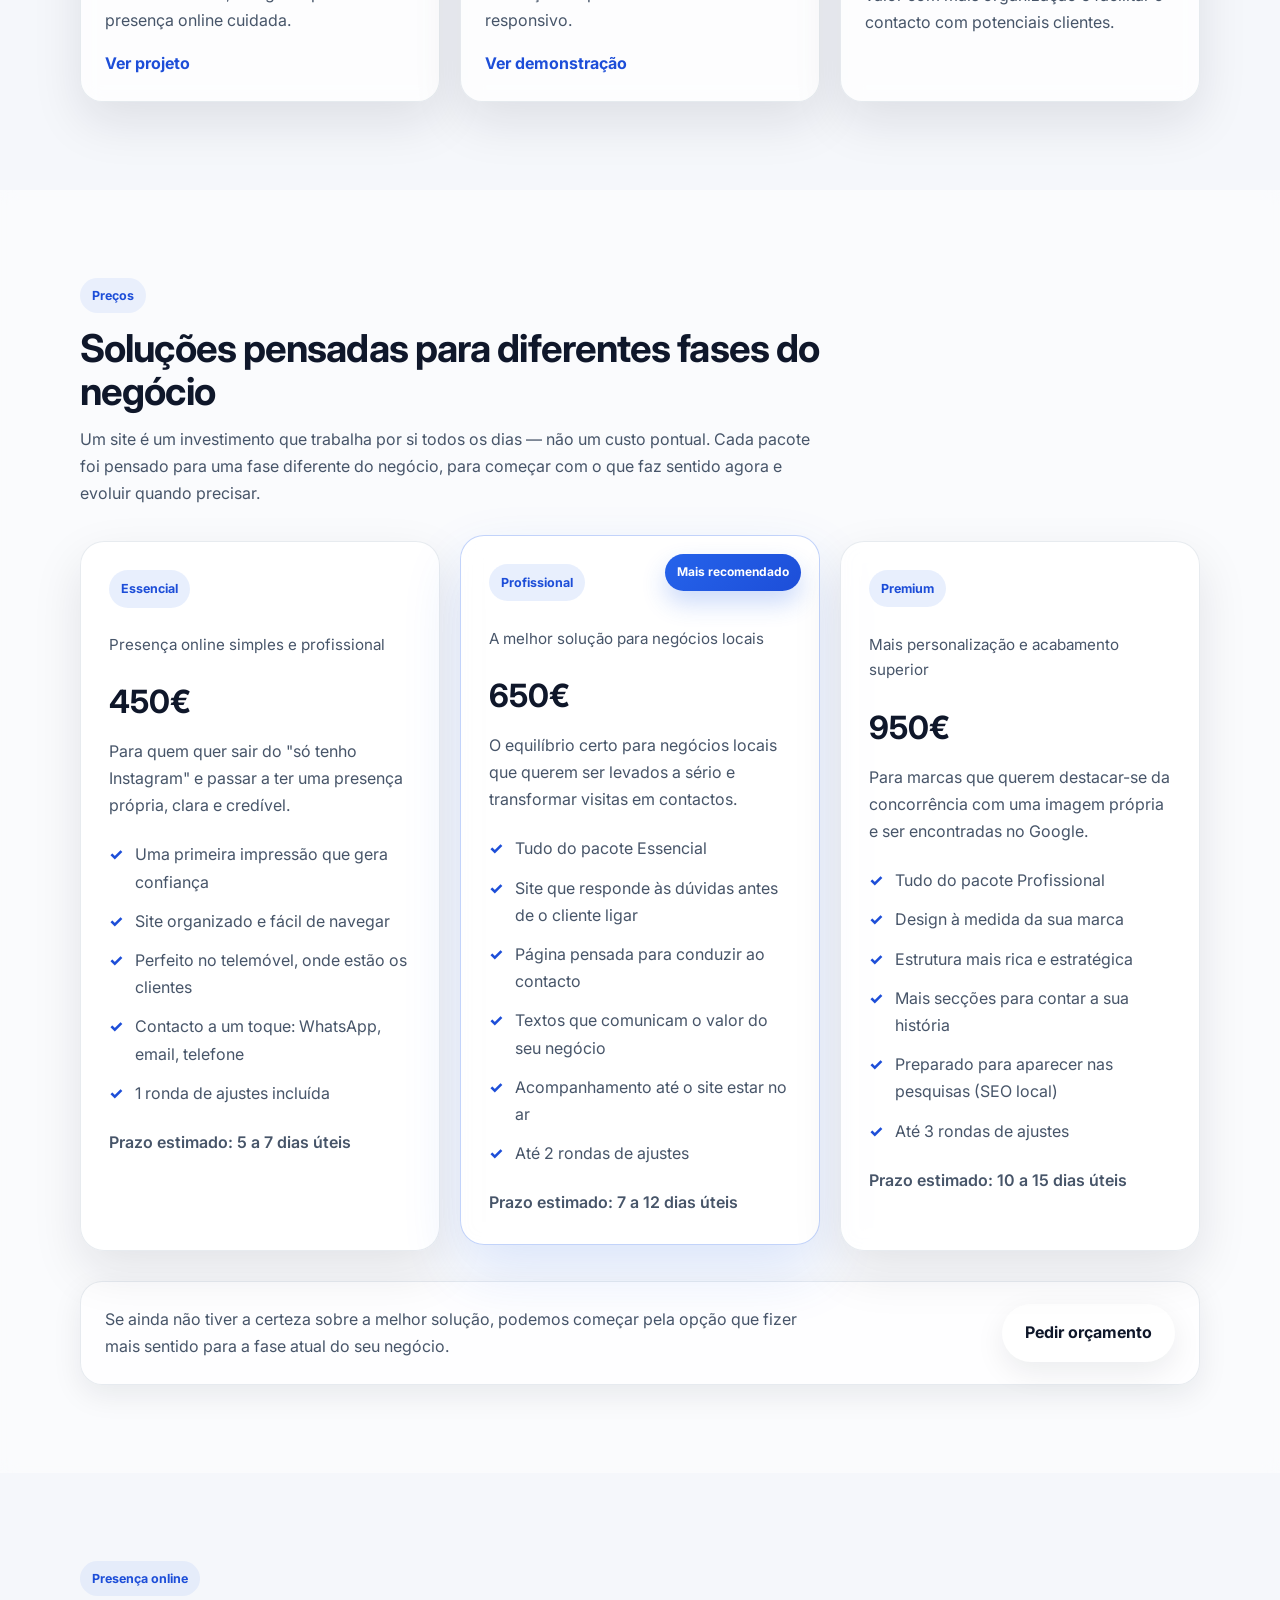
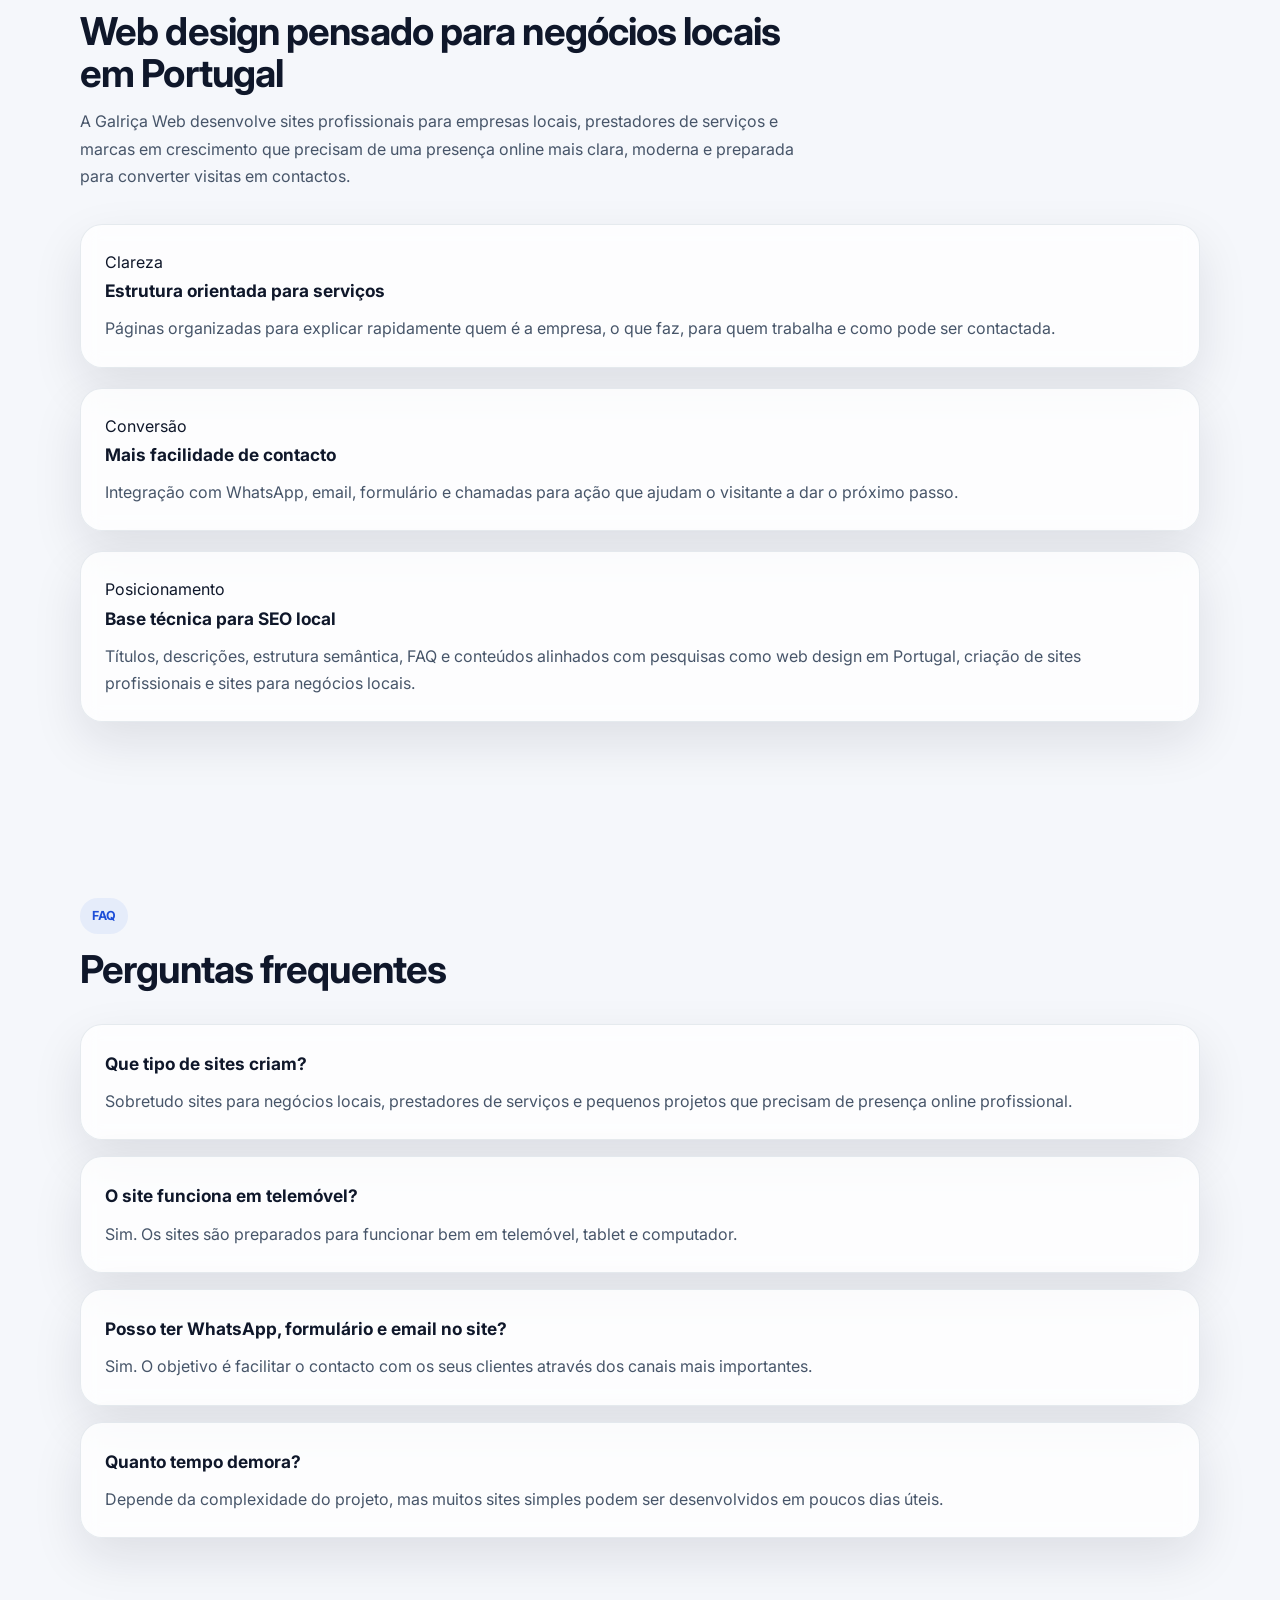
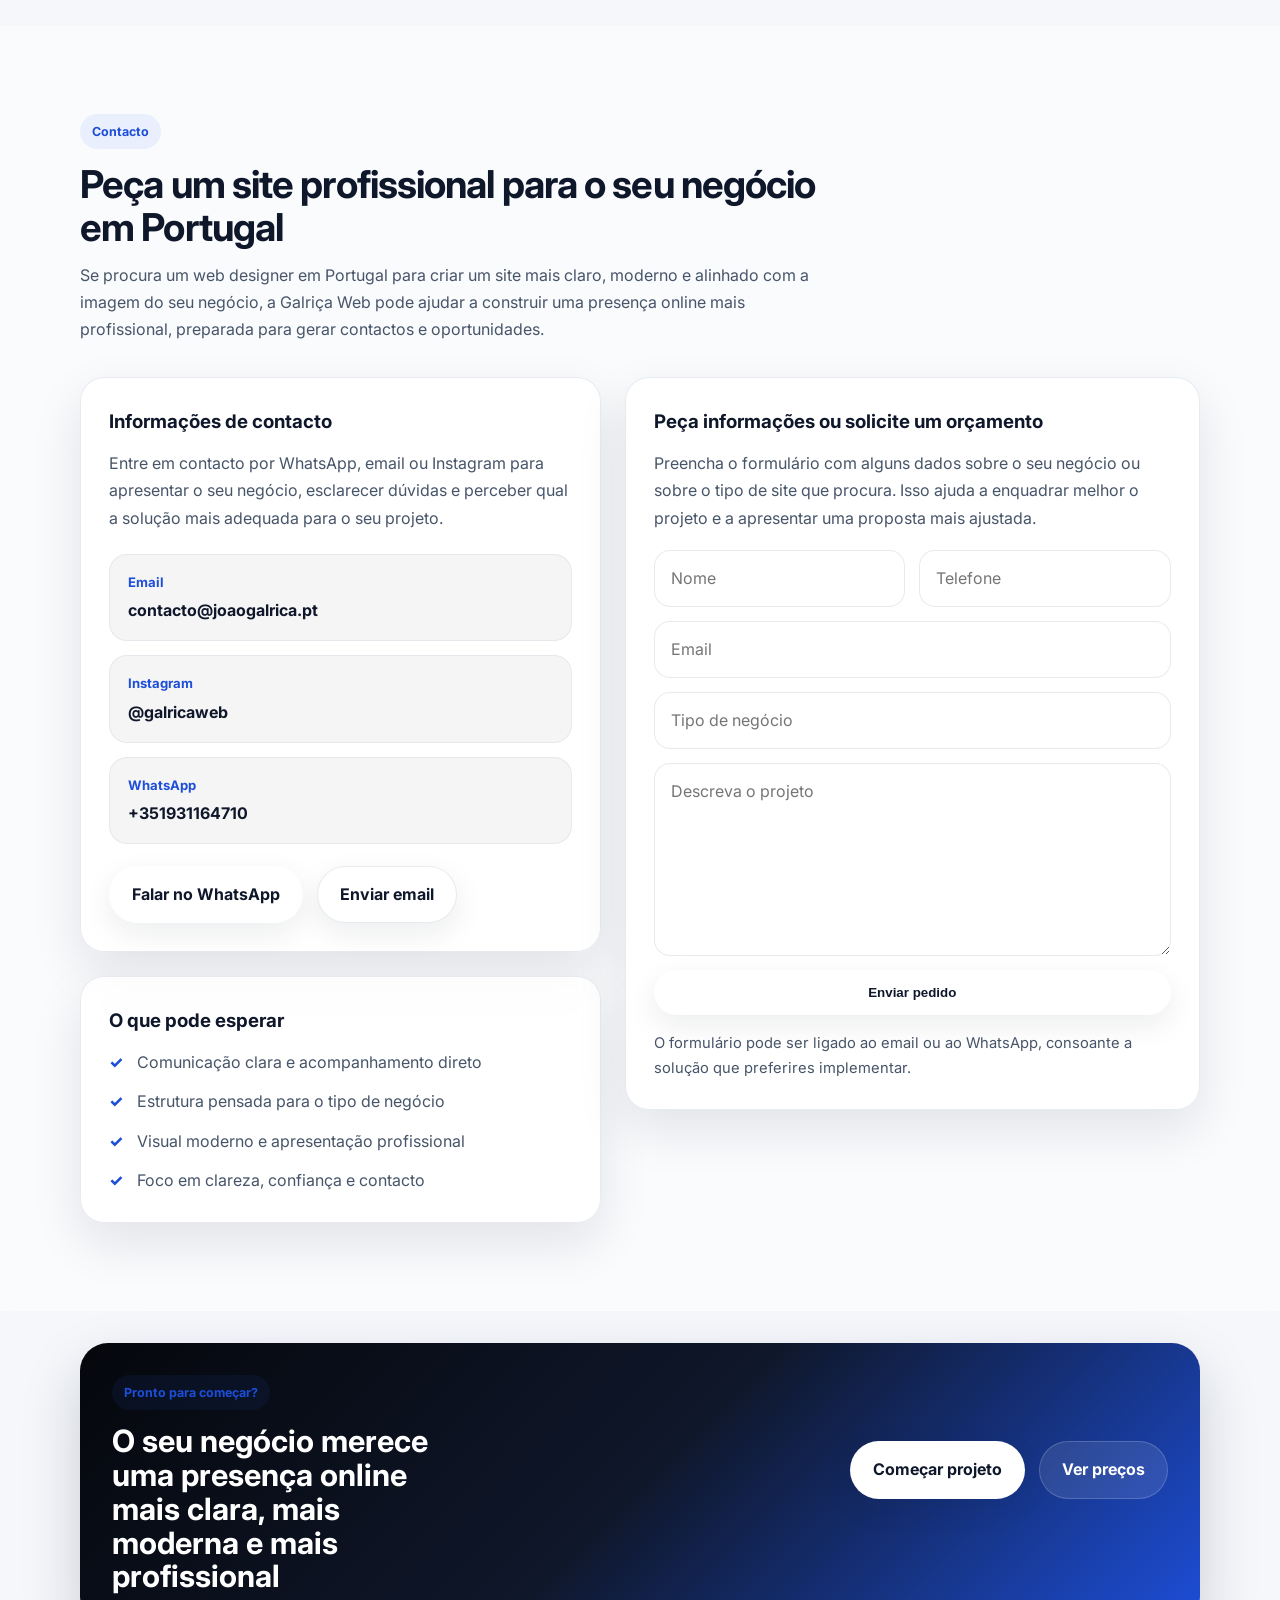
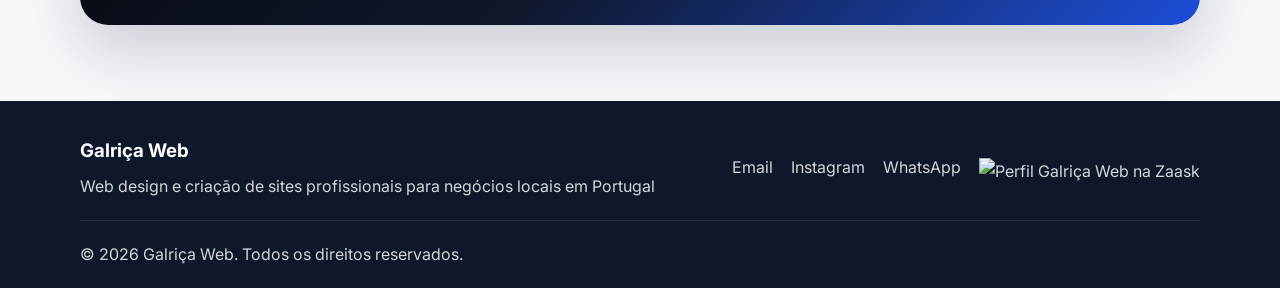
==== commit bebd7420: "Update index.html" ====
--- a/index.html
+++ b/index.html
@@ -805,6 +805,7 @@
 <a href="https://wa.me/351931164710" rel="noopener noreferrer" target="_blank">
           WhatsApp
         </a>
+  <a target="_blank" href="https://www.zaask.pt/user/galricaweb" rel="noopener noreferrer"><img src="https://www.zaask.pt/widget?user=1070623&widget=pro-since" alt="Perfil Galriça Web na Zaask" style="height:48px;margin-top:8px;" /></a>
 </div>
 </div>
 <div class="container footer-bottom">
@@ -875,4 +876,4 @@
 <script src="scripts.js"></script>
 
 
-</body></html>+</body></html>
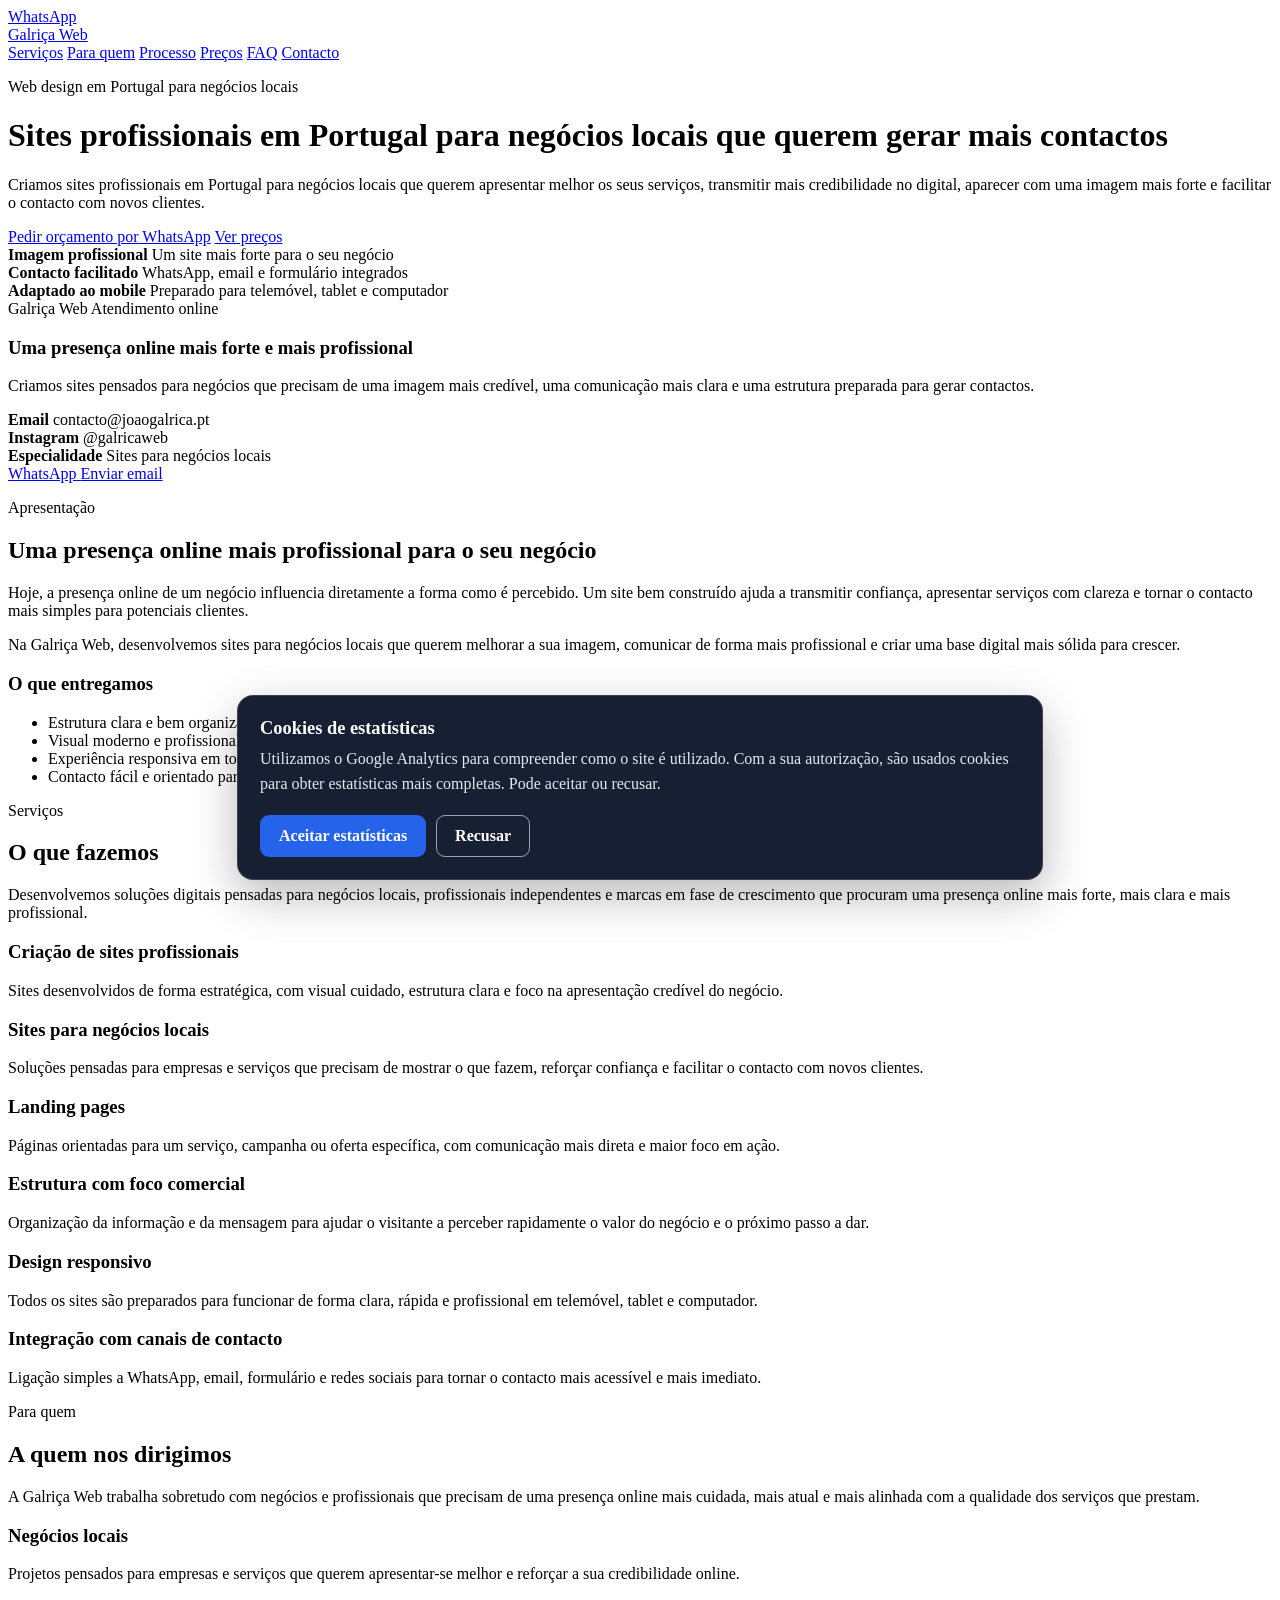
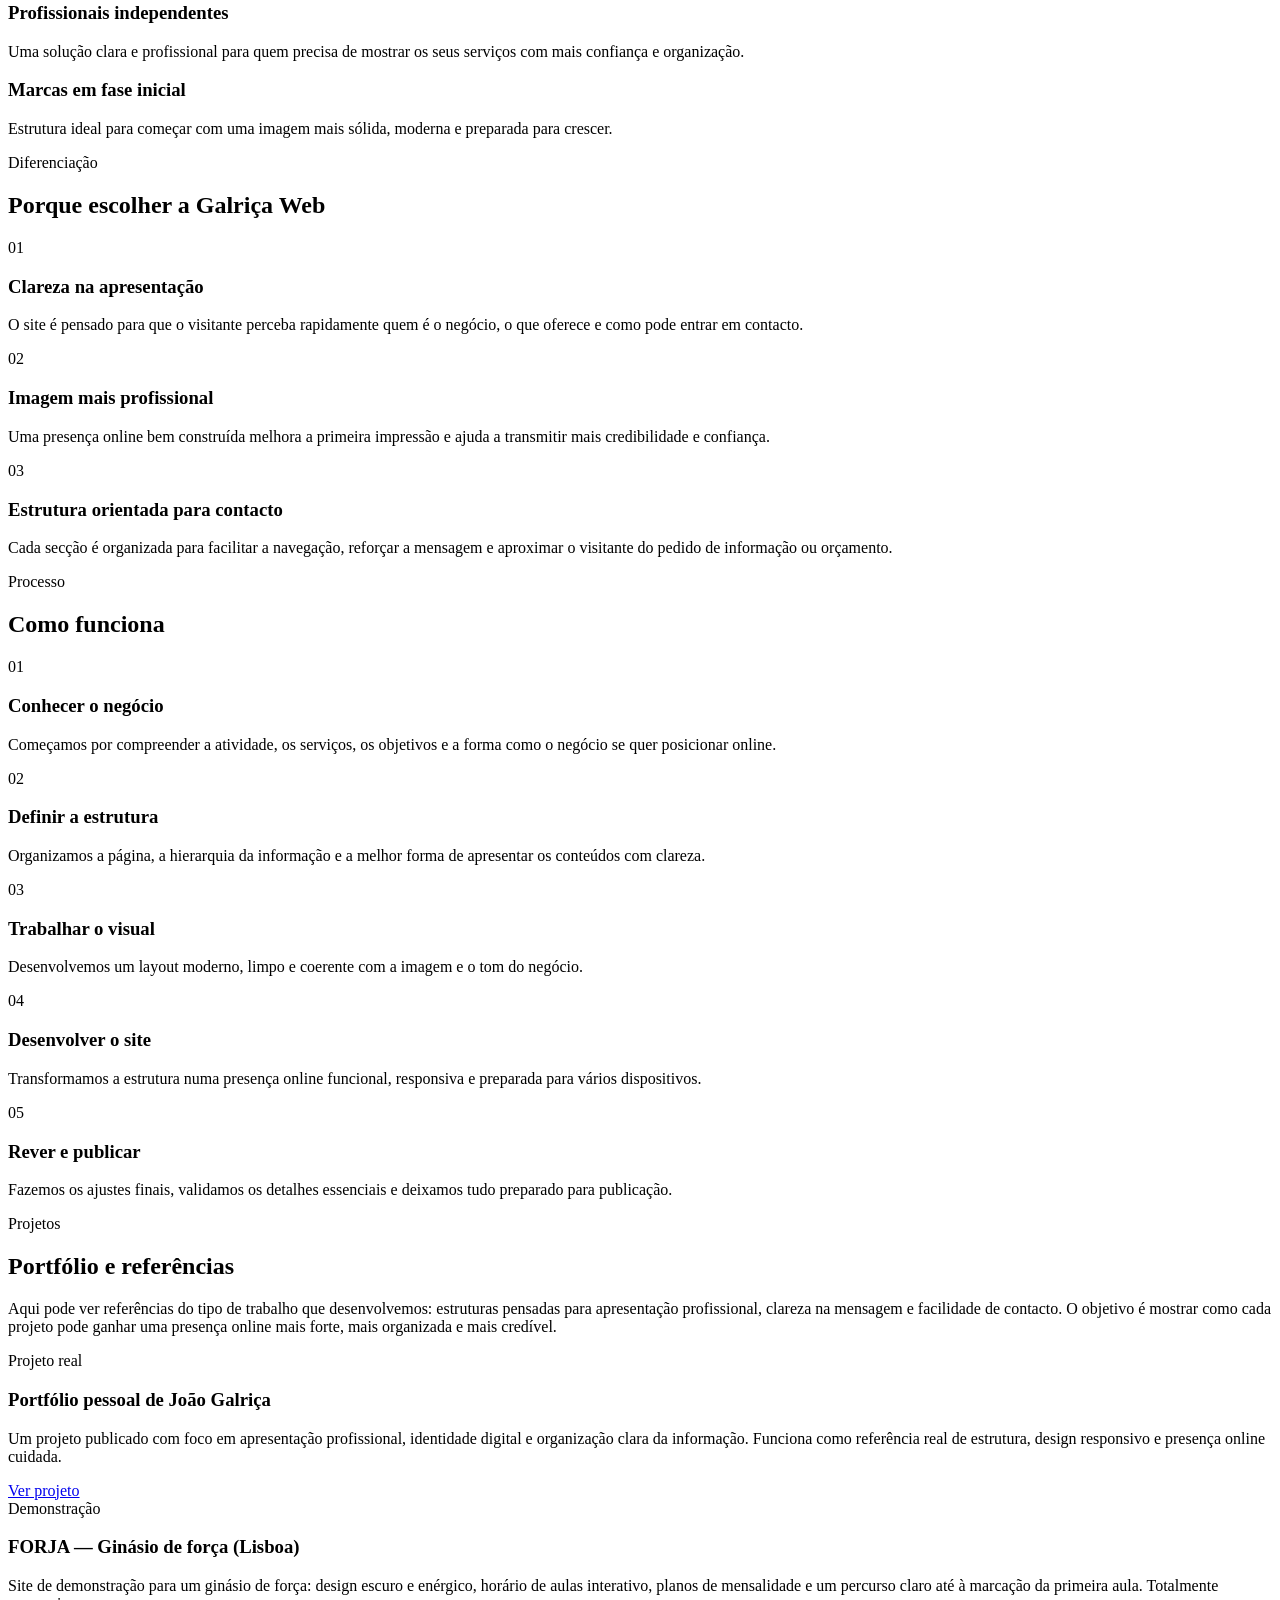
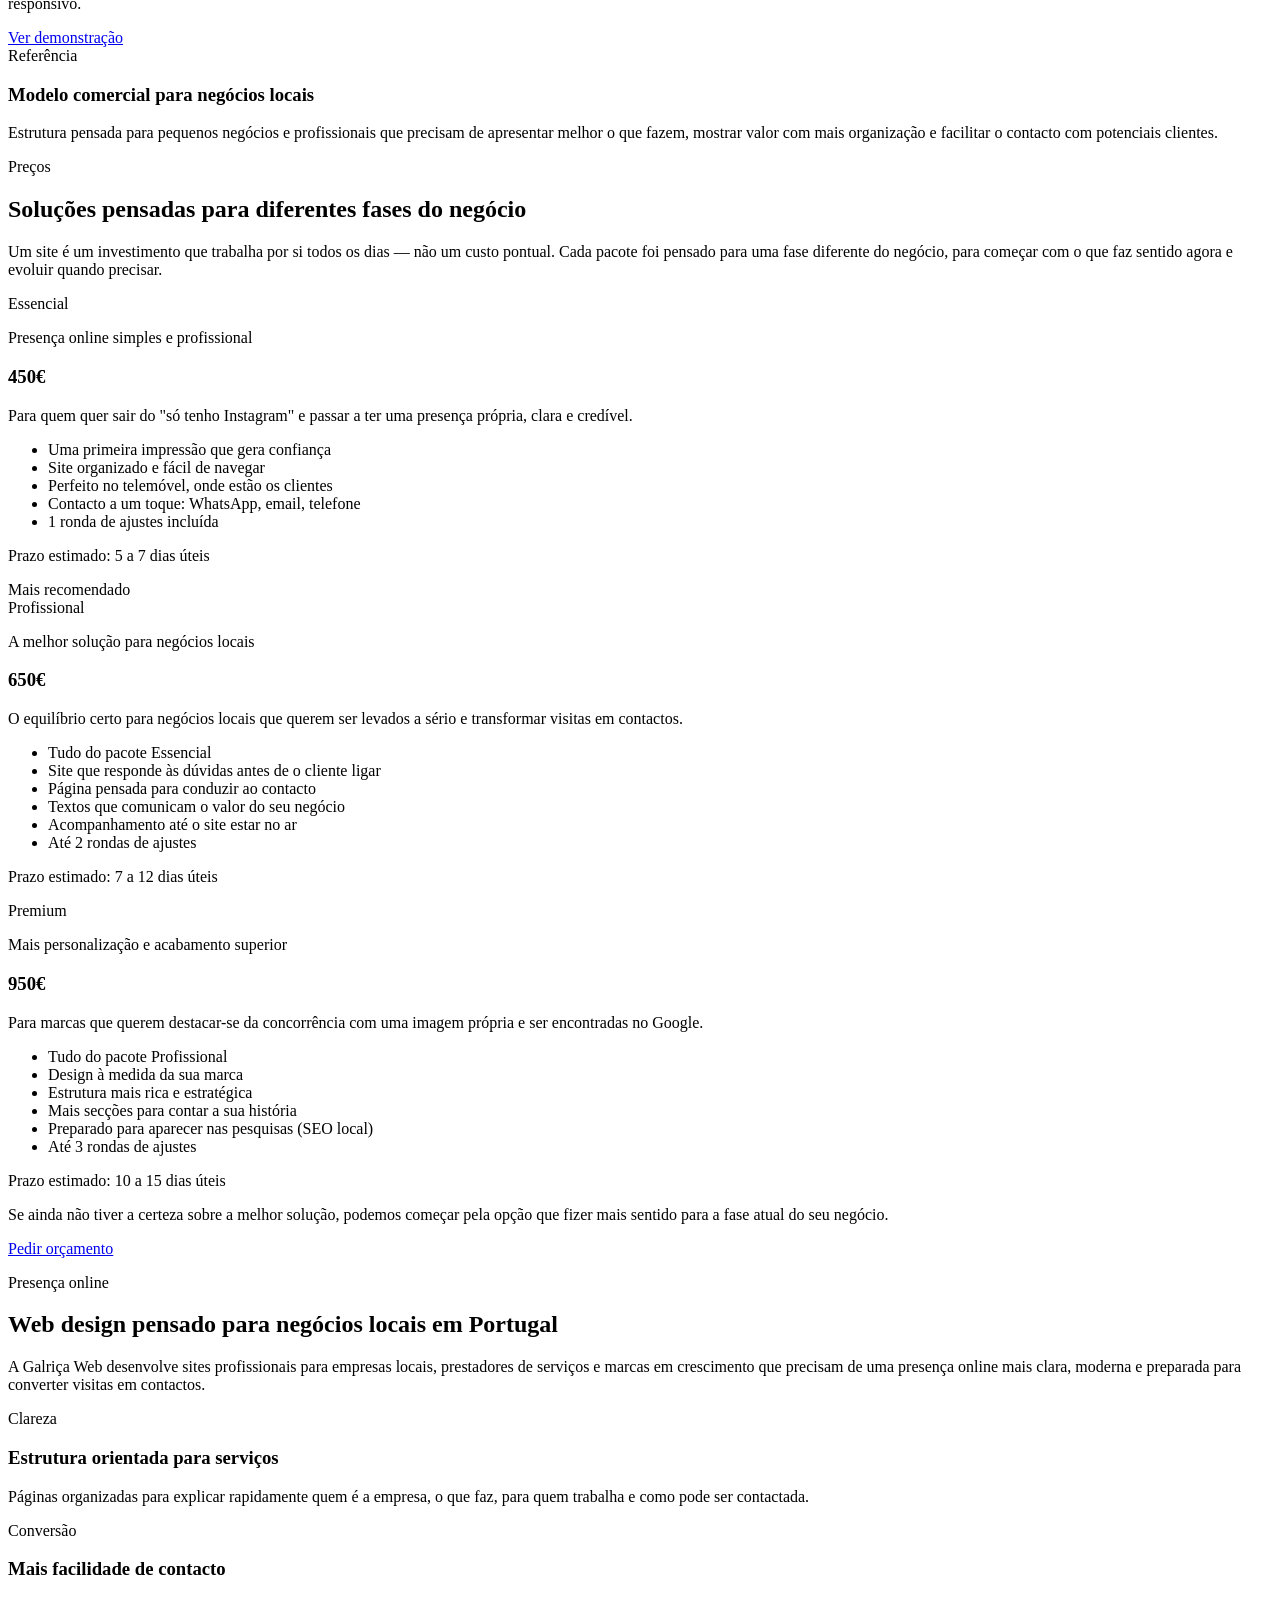
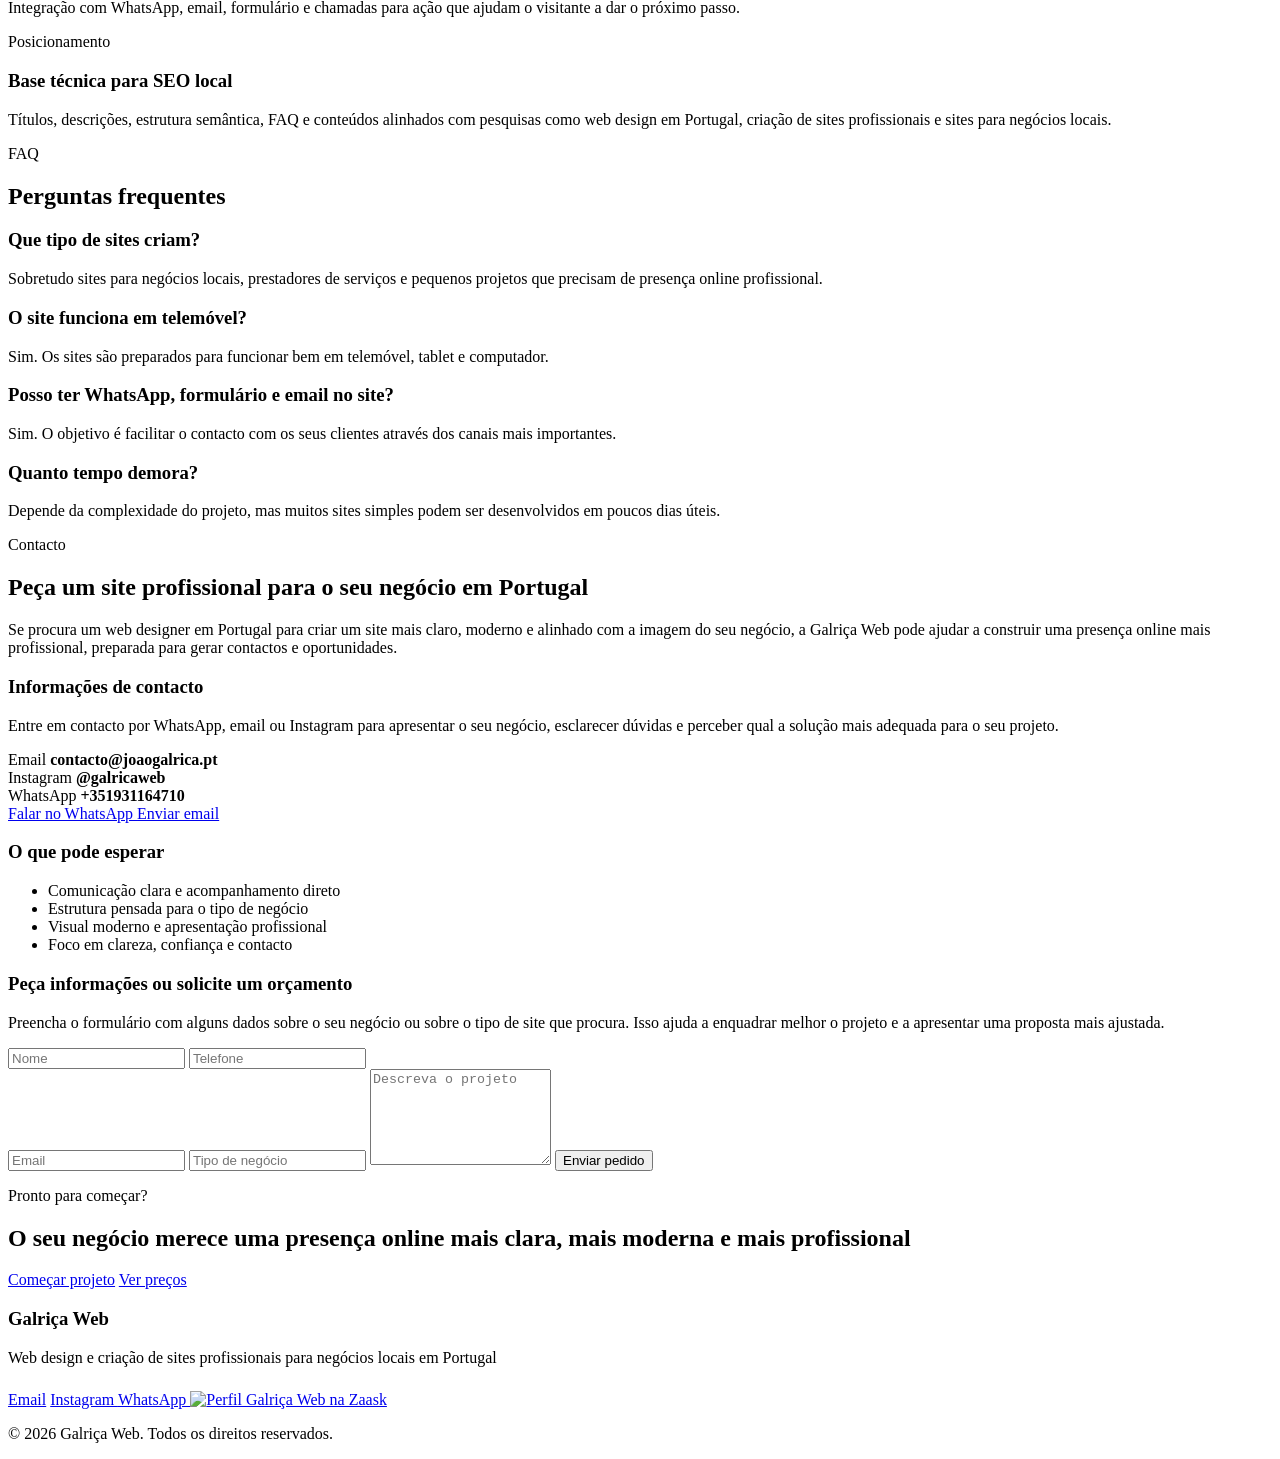
==== commit 0c7795b2: "Add files via upload Alteração de layout" ====
--- a/index.html
+++ b/index.html
@@ -50,7 +50,7 @@
 <meta content="https://galricaweb.pt/og-image.jpg" name="twitter:image">
 <link href="https://fonts.googleapis.com/" rel="preconnect">
 <link crossorigin="" href="https://fonts.gstatic.com/" rel="preconnect">
-<link href="https://fonts.googleapis.com/css2?family=Inter:wght@400;500;600;700;800&display=swap" rel="stylesheet">
+<link href="https://fonts.googleapis.com/css2?family=Inter:wght@400;500;600;700&family=Space+Grotesk:wght@500;600;700&display=swap" rel="stylesheet">
 <link href="style.css" rel="stylesheet">
 <script type="application/ld+json">
   {
@@ -768,10 +768,6 @@
 <input name="business" placeholder="Tipo de negócio" type="text">
 <textarea name="message" placeholder="Descreva o projeto" required="" rows="6"></textarea>
 <button class="btn primary" type="submit">Enviar pedido</button></form>
-<p class="form-disclaimer">
-              O formulário pode ser ligado ao email ou ao WhatsApp, consoante a solução que
-              preferires implementar.
-            </p>
 </div>
 </div>
 </div>
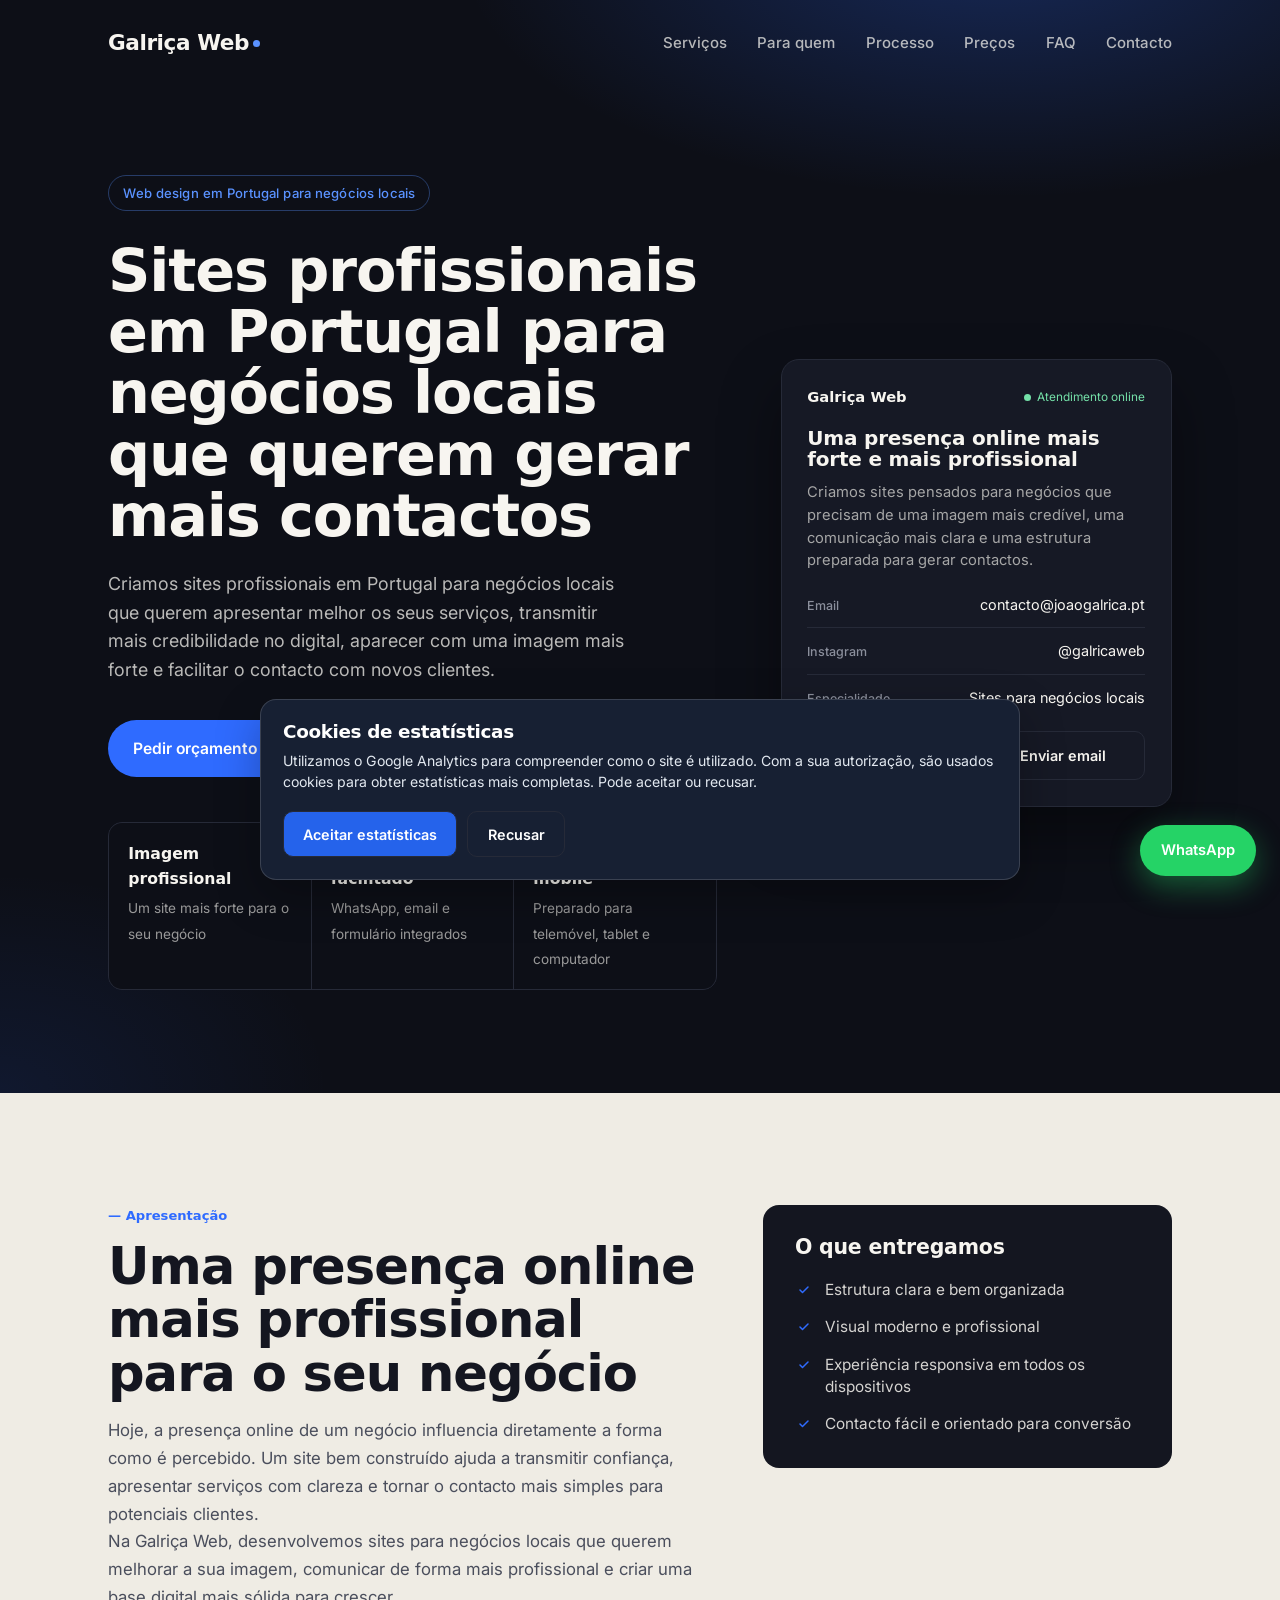
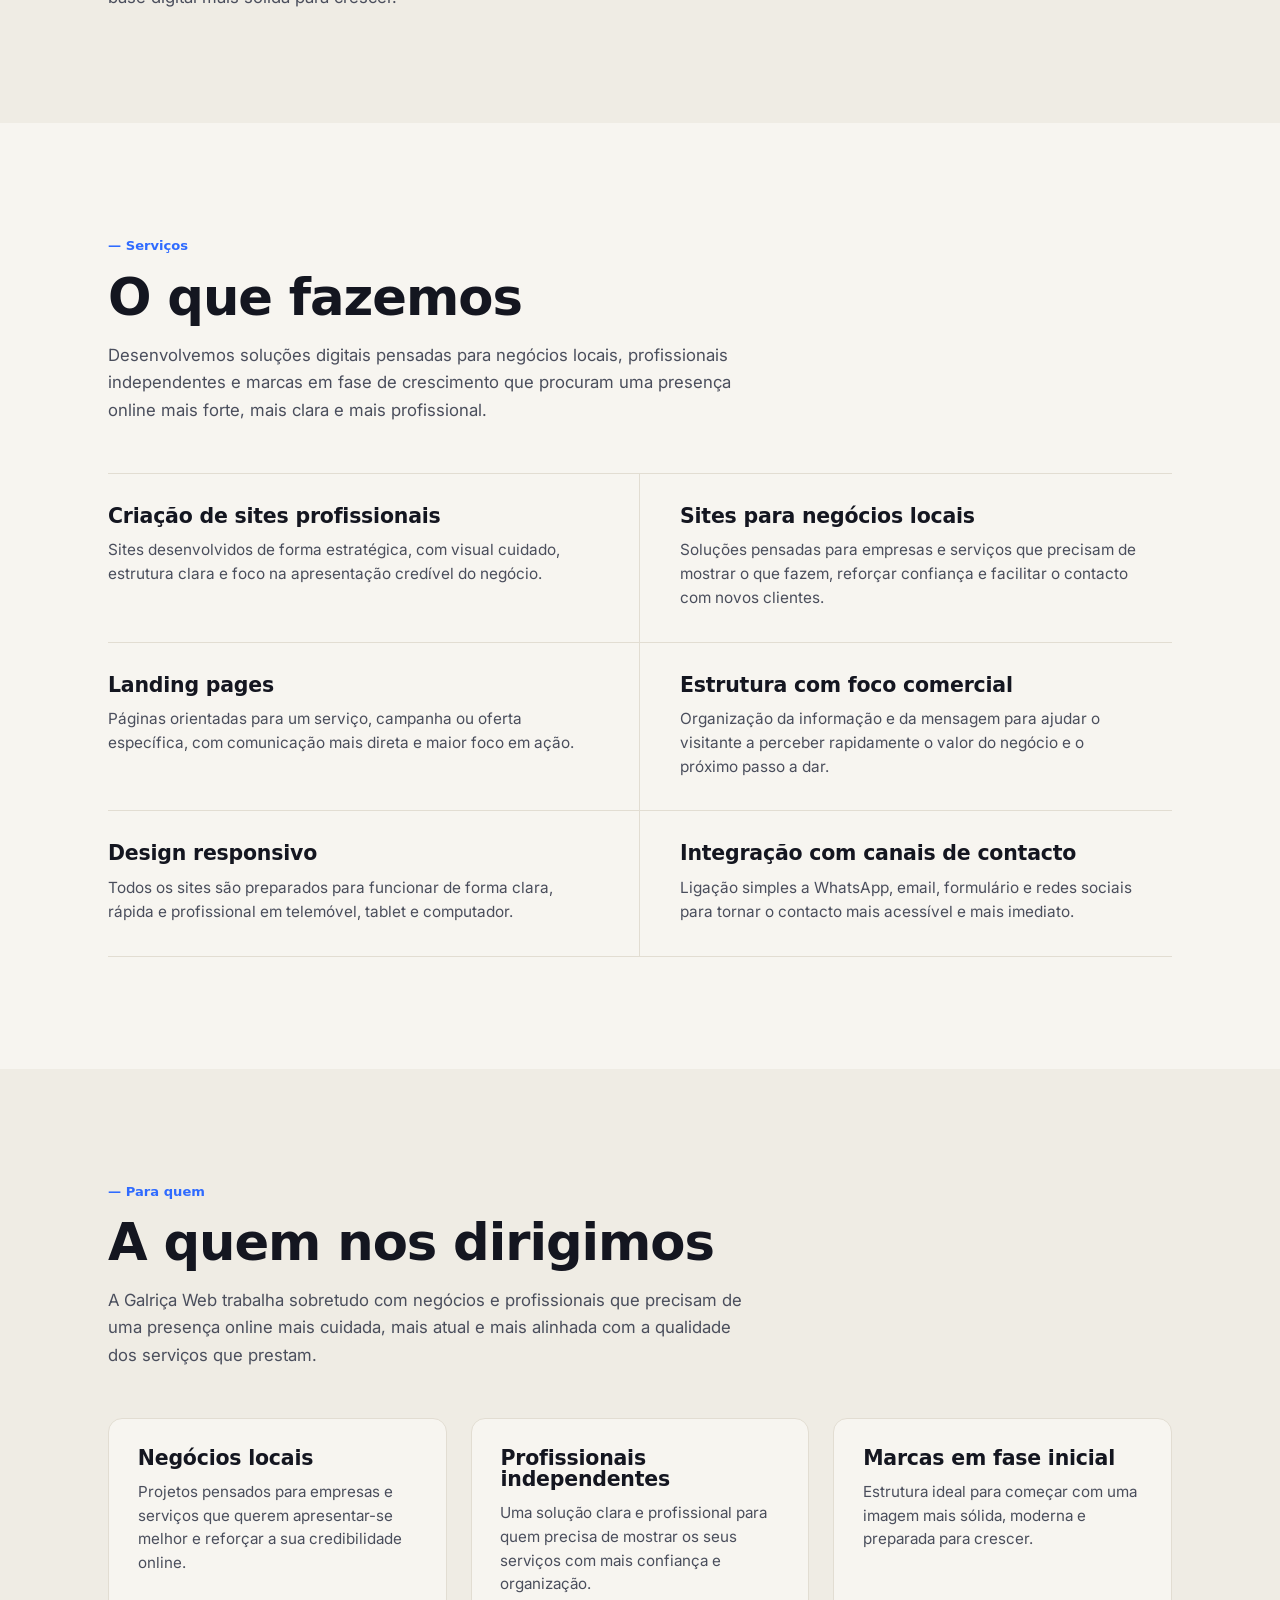
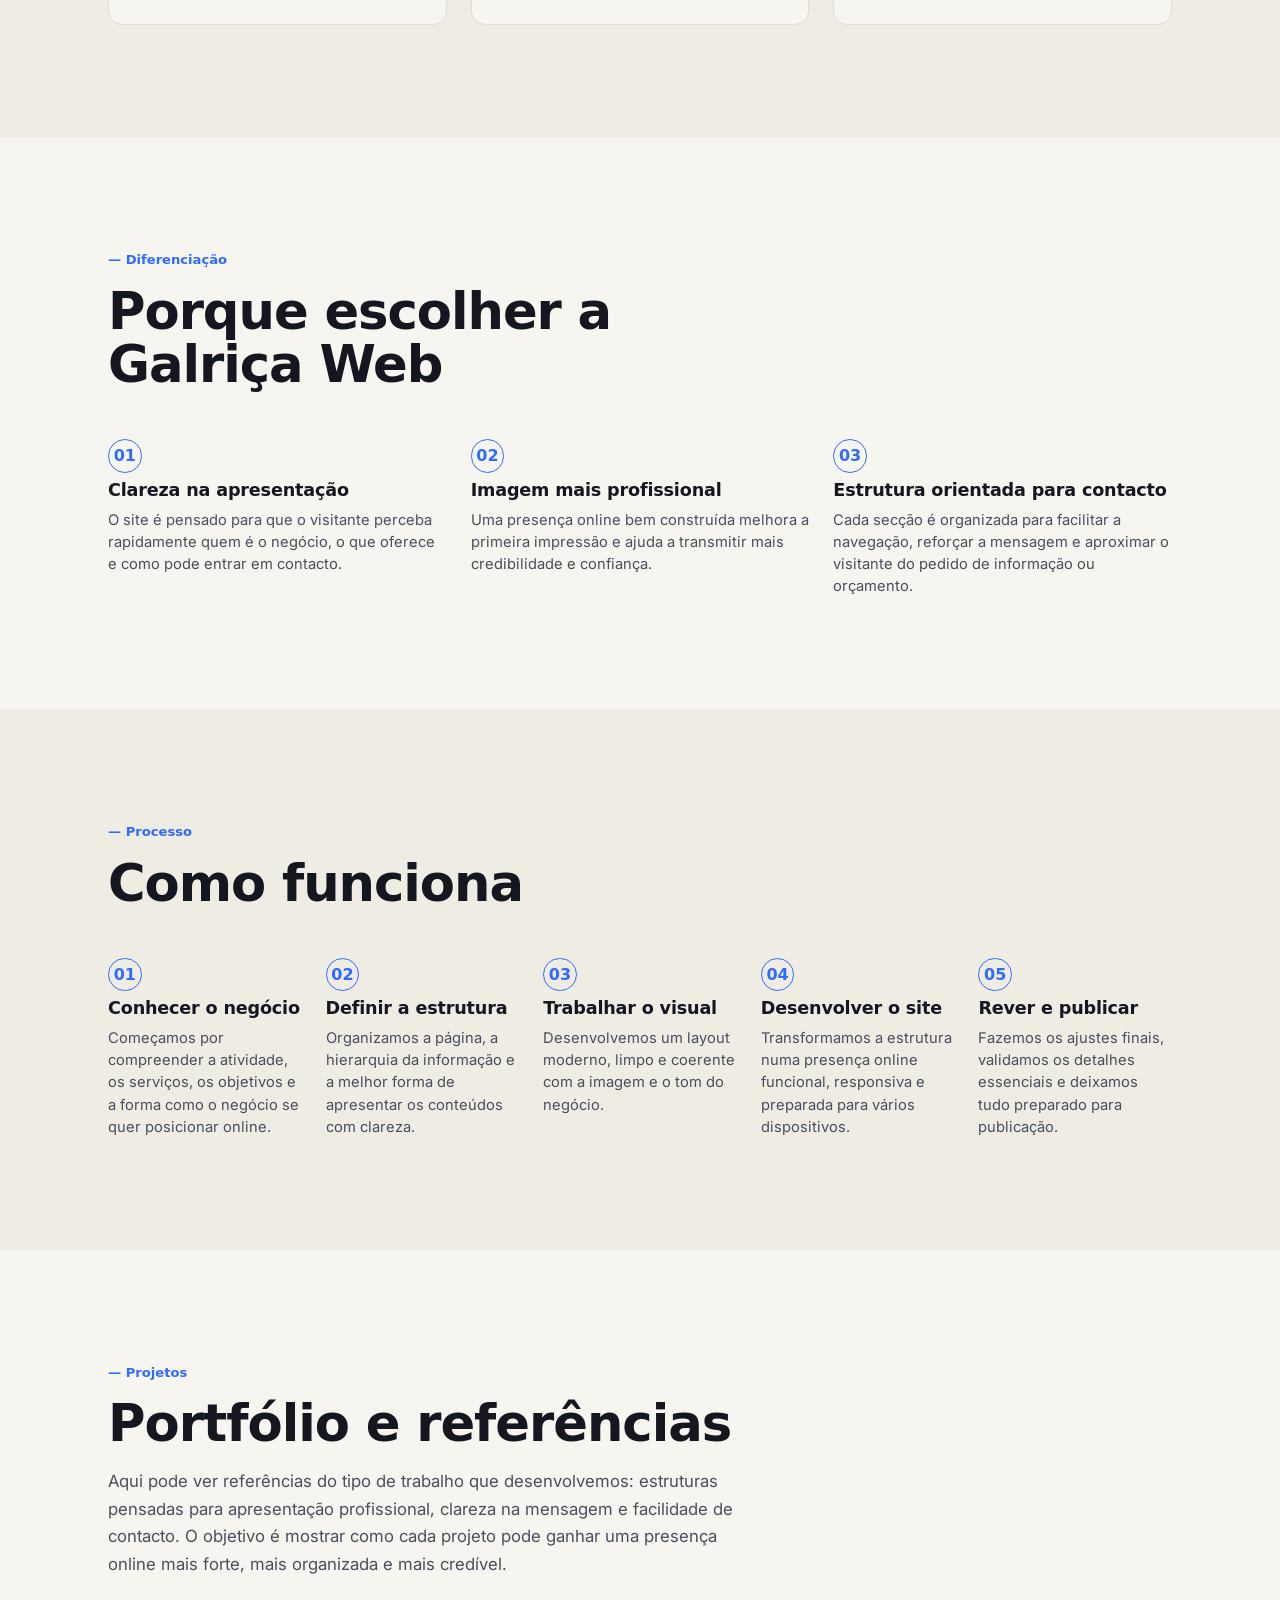
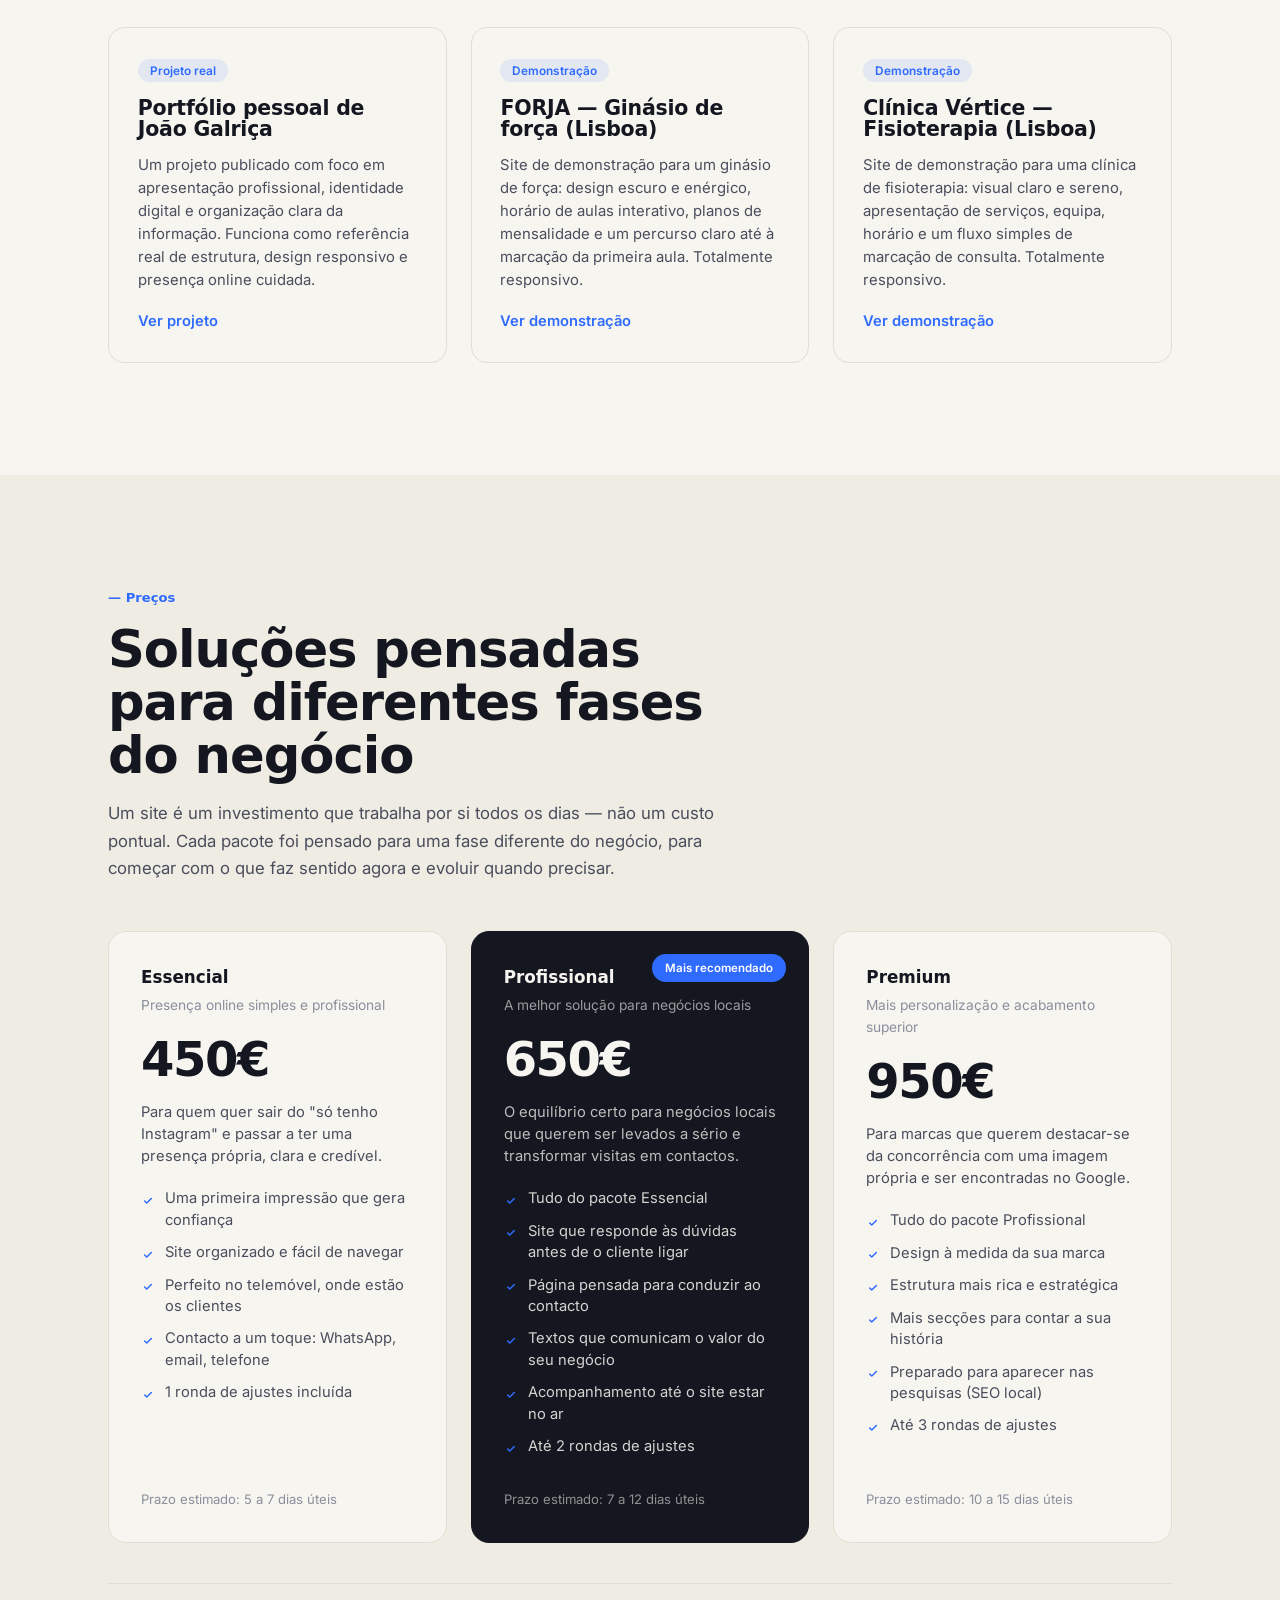
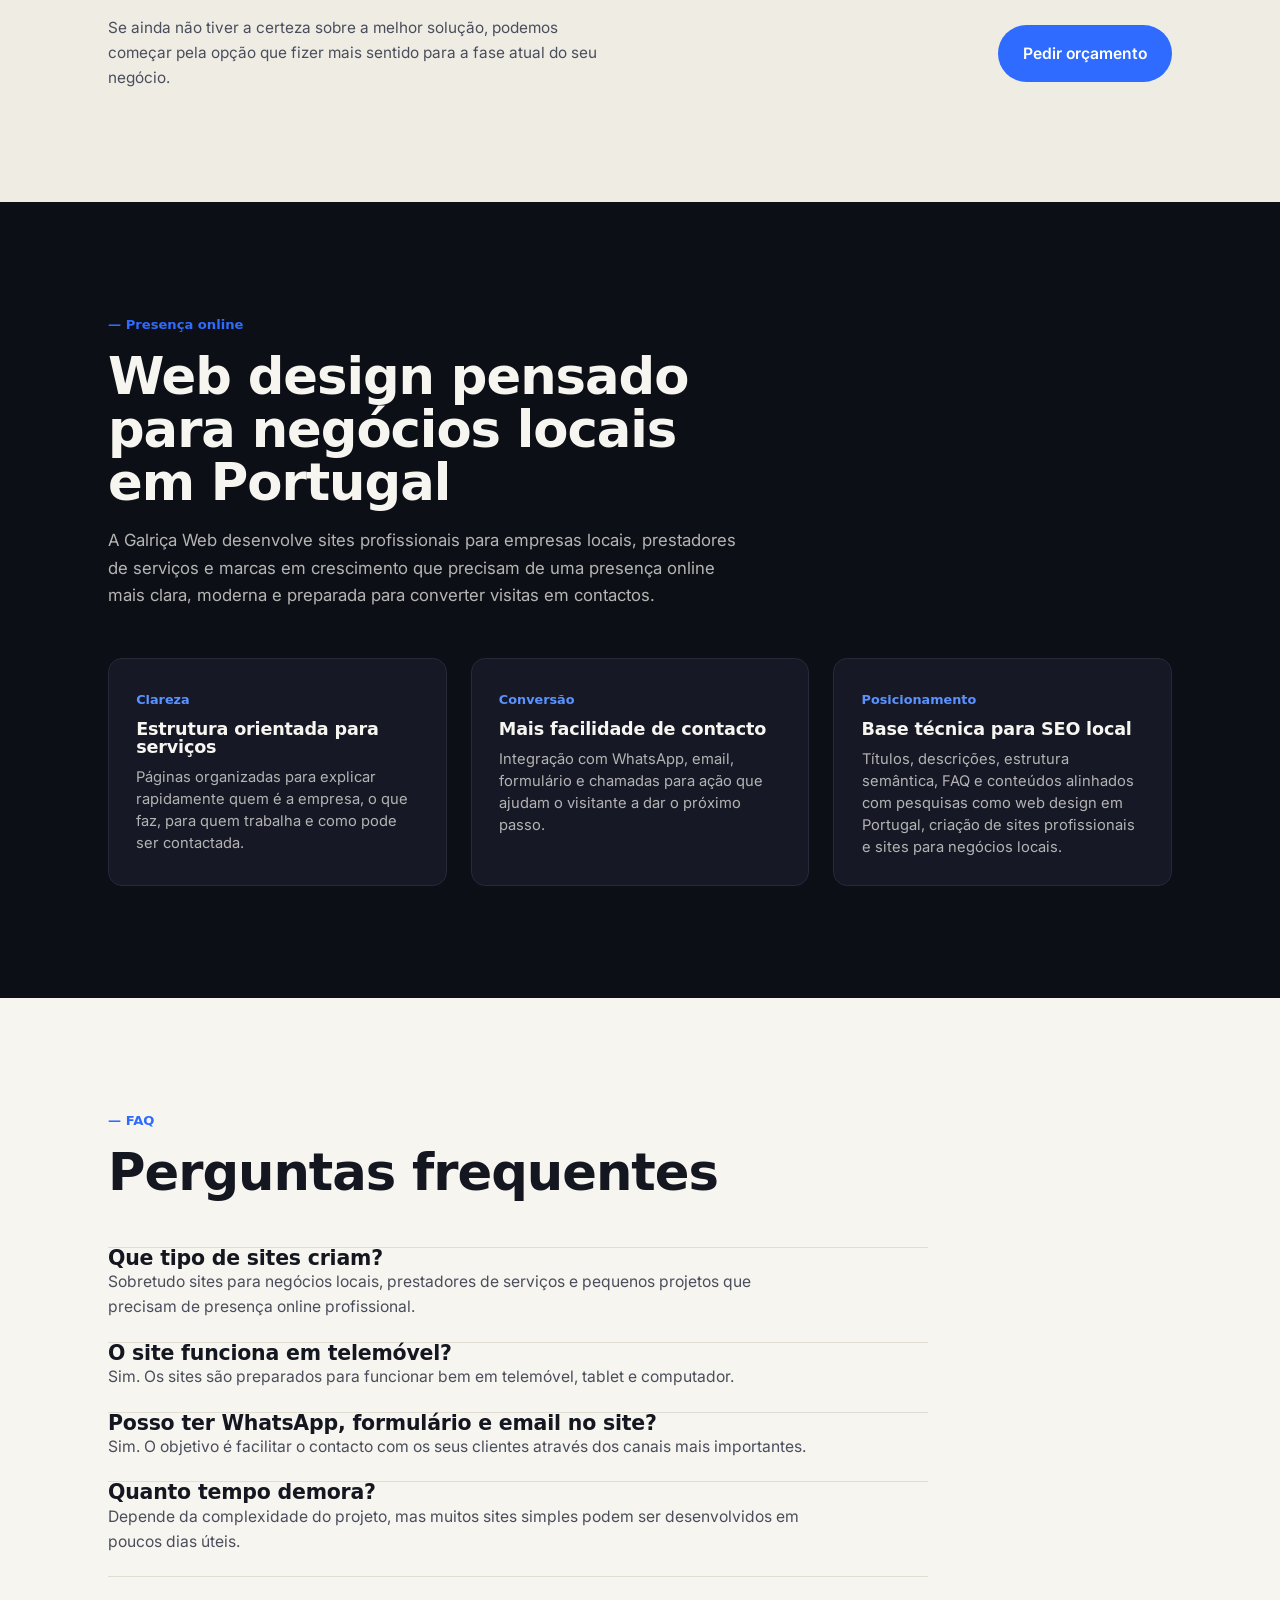
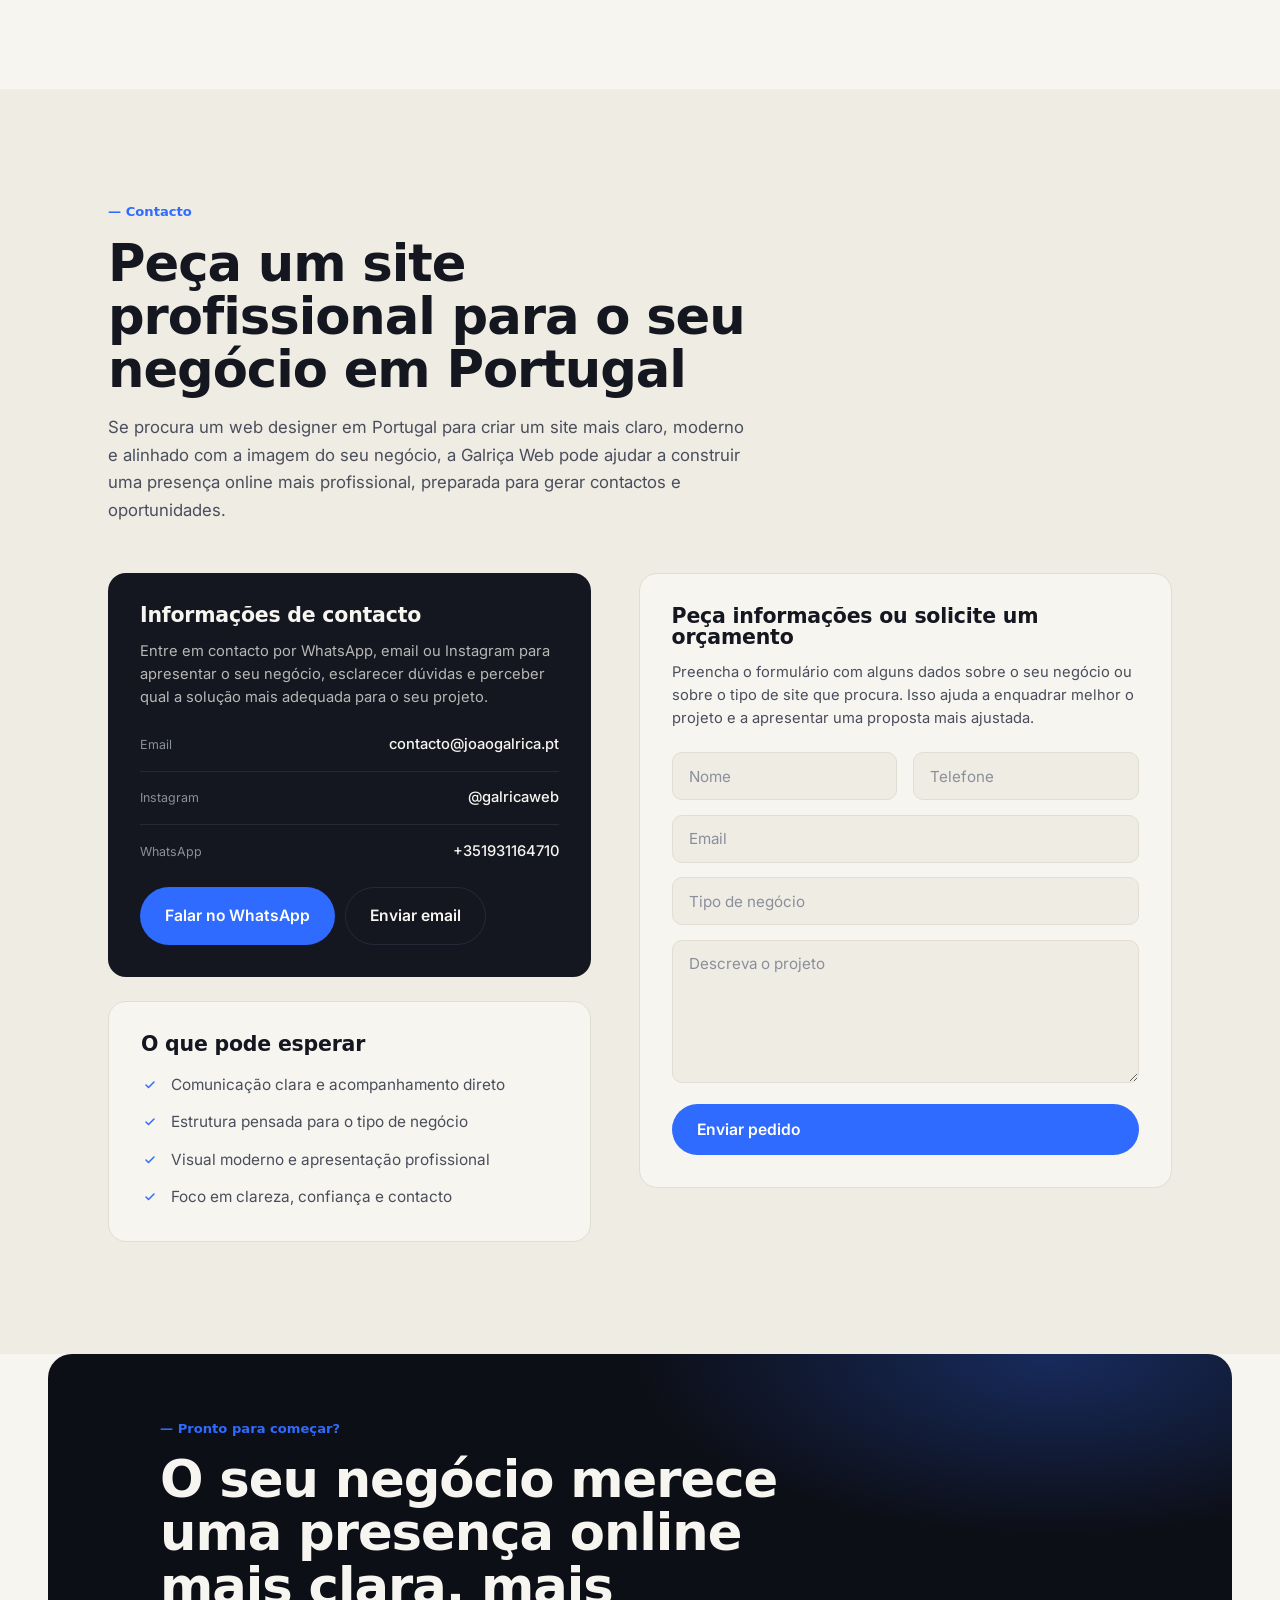
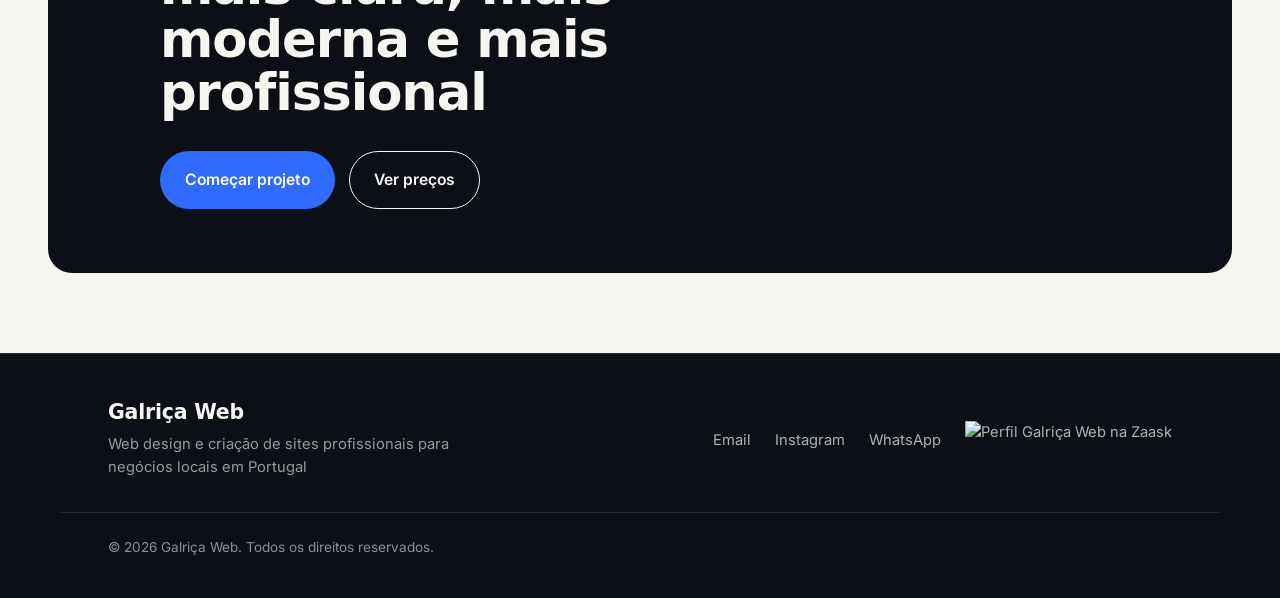
==== commit c5f9efcb: "Add files via upload" ====
--- a/index.html
+++ b/index.html
@@ -542,12 +542,15 @@
 </div>
 </article>
 <article class="card project-card">
-<div class="project-top"><span class="project-status">Referência</span></div>
-<h3>Modelo comercial para negócios locais</h3>
-<p>
-          Estrutura pensada para pequenos negócios e profissionais que precisam de apresentar melhor o que fazem,
-          mostrar valor com mais organização e facilitar o contacto com potenciais clientes.
+<div class="project-top"><span class="project-status">Demonstração</span></div>
+<h3>Clínica Vértice — Fisioterapia (Lisboa)</h3>
+<p>
+          Site de demonstração para uma clínica de fisioterapia: visual claro e sereno, apresentação de serviços,
+          equipa, horário e um fluxo simples de marcação de consulta. Totalmente responsivo.
         </p>
+<div class="project-actions">
+<a class="project-link" href="https://joaogalrica.pt/projeto_clinica/" rel="noopener noreferrer" target="_blank">Ver demonstração</a>
+</div>
 </article>
 </div>
 </div>
--- a/style.css
+++ b/style.css
@@ -0,0 +1,464 @@
+/* =========================================================
+   Galriça Web — sistema visual
+   Marca de criação de sites para negócios locais.
+   O site é a própria prova do trabalho: tipografia forte,
+   ritmo claro/escuro, o azul da marca usado com disciplina.
+   ========================================================= */
+
+:root {
+  /* paper & ink — off-white quente, não o cinza-azul de SaaS */
+  --paper: #f7f5f0;
+  --paper-2: #efece4;
+  --ink: #141620;
+  --ink-soft: #4a4e5c;
+  --ink-faint: #8b8f9c;
+
+  /* dark sections */
+  --night: #0d0f17;
+  --night-2: #161925;
+  --night-line: #262a38;
+
+  /* brand blue — the one accent */
+  --blue: #2f6bff;
+  --blue-bright: #5a92ff;
+  --blue-deep: #1f4fd0;
+
+  --line: #e2ddd2;
+  --line-ink: rgba(20, 22, 32, 0.1);
+
+  --max: 1160px;
+  --gutter: clamp(20px, 5vw, 48px);
+
+  --f-display: "Space Grotesk", system-ui, sans-serif;
+  --f-body: "Inter", system-ui, sans-serif;
+}
+
+* { margin: 0; padding: 0; box-sizing: border-box; }
+html { scroll-behavior: smooth; -webkit-text-size-adjust: 100%; }
+
+body {
+  font-family: var(--f-body);
+  background: var(--paper);
+  color: var(--ink);
+  line-height: 1.6;
+  -webkit-font-smoothing: antialiased;
+  text-rendering: optimizeLegibility;
+  overflow-x: hidden;
+}
+
+a { text-decoration: none; color: inherit; }
+img { max-width: 100%; display: block; }
+
+.container {
+  width: 100%;
+  max-width: var(--max);
+  margin: 0 auto;
+  padding-inline: var(--gutter);
+}
+
+/* ---------- typography scale ---------- */
+h1, h2, h3 { font-family: var(--f-display); font-weight: 600; line-height: 1.04; letter-spacing: -0.02em; }
+
+h1 { font-size: clamp(2.3rem, 4.6vw, 3.9rem); }
+h2 { font-size: clamp(2rem, 4vw, 3.3rem); }
+h3 { font-size: clamp(1.15rem, 1.6vw, 1.4rem); letter-spacing: -0.01em; }
+
+p { font-size: 1.02rem; }
+
+/* ---------- buttons ---------- */
+.btn {
+  display: inline-flex; align-items: center; gap: 0.5rem;
+  font-family: var(--f-body); font-weight: 600; font-size: 0.98rem;
+  padding: 0.95rem 1.5rem; border-radius: 999px;
+  transition: transform 0.16s ease, box-shadow 0.22s ease, background 0.2s ease, color 0.2s ease;
+  cursor: pointer; border: 1px solid transparent; white-space: nowrap;
+}
+.btn.primary { background: var(--blue); color: #fff; }
+.btn.primary:hover { transform: translateY(-2px); box-shadow: 0 12px 30px rgba(47, 107, 255, 0.35); }
+.btn.secondary { background: transparent; color: inherit; border-color: currentColor; }
+.btn.secondary:hover { background: var(--ink); color: var(--paper); border-color: var(--ink); }
+
+/* on dark backgrounds */
+.on-night .btn.secondary { color: var(--paper); }
+.on-night .btn.secondary:hover { background: var(--paper); color: var(--ink); border-color: var(--paper); }
+
+/* ---------- nav ---------- */
+.hero { background: var(--night); color: var(--paper); position: relative; overflow: hidden; }
+.navbar {
+  display: flex; align-items: center; justify-content: space-between;
+  padding-top: 1.6rem; padding-bottom: 1.6rem; position: relative; z-index: 3;
+}
+.logo { font-family: var(--f-display); font-weight: 700; font-size: 1.35rem; letter-spacing: -0.02em; }
+.logo::after { content: ""; display: inline-block; width: 7px; height: 7px; margin-left: 4px; border-radius: 50%; background: var(--blue-bright); vertical-align: middle; }
+.nav-links { display: flex; gap: 1.9rem; font-size: 0.94rem; font-weight: 500; }
+.nav-links a { color: rgba(247, 245, 240, 0.72); transition: color 0.18s; }
+.nav-links a:hover { color: var(--paper); }
+@media (max-width: 860px) { .nav-links { display: none; } }
+
+/* ---------- hero ---------- */
+.hero::before {
+  content: ""; position: absolute; inset: 0;
+  background:
+    radial-gradient(900px 420px at 78% -5%, rgba(47, 107, 255, 0.28), transparent 60%),
+    radial-gradient(600px 400px at 0% 100%, rgba(47, 107, 255, 0.10), transparent 55%);
+  pointer-events: none;
+}
+.hero-content {
+  position: relative; z-index: 2;
+  display: grid; grid-template-columns: 1.4fr 0.9fr; gap: clamp(2rem, 5vw, 4.5rem);
+  align-items: center;
+  padding-top: clamp(3rem, 7vw, 6rem); padding-bottom: clamp(3.5rem, 8vw, 7rem);
+}
+.tag {
+  display: inline-block; font-size: 0.82rem; font-weight: 500; letter-spacing: 0.01em;
+  color: var(--blue-bright); padding: 0.4rem 0.9rem; border: 1px solid rgba(90, 146, 255, 0.35);
+  border-radius: 999px; margin-bottom: 1.8rem;
+}
+.hero h1 { margin-bottom: 1.5rem; max-width: 16ch; }
+.hero-text { color: rgba(247, 245, 240, 0.74); font-size: 1.12rem; line-height: 1.6; max-width: 48ch; margin-bottom: 2.2rem; }
+.hero-buttons { display: flex; gap: 0.9rem; flex-wrap: wrap; margin-bottom: 2.8rem; }
+.hero-highlights { display: grid; grid-template-columns: repeat(3, 1fr); gap: 1px; background: var(--night-line); border: 1px solid var(--night-line); border-radius: 14px; overflow: hidden; }
+.highlight-box { background: var(--night); padding: 1.1rem 1.2rem; }
+.highlight-box strong { display: block; font-family: var(--f-display); font-weight: 600; font-size: 0.98rem; margin-bottom: 0.25rem; }
+.highlight-box span { font-size: 0.85rem; color: rgba(247, 245, 240, 0.6); line-height: 1.4; }
+@media (max-width: 680px) { .hero-highlights { grid-template-columns: 1fr; } }
+
+/* hero side card — a "preview" that looks like a product chrome */
+.hero-side-card {
+  background: var(--night-2); border: 1px solid var(--night-line);
+  border-radius: 18px; padding: 1.6rem; position: relative; z-index: 2;
+  box-shadow: 0 30px 60px rgba(0, 0, 0, 0.4);
+}
+.hero-side-top { display: flex; align-items: center; justify-content: space-between; margin-bottom: 1.2rem; }
+.mini-badge { font-family: var(--f-display); font-weight: 600; font-size: 0.92rem; }
+.availability { font-size: 0.74rem; color: #74e0a8; display: inline-flex; align-items: center; gap: 0.4rem; }
+.availability::before { content: ""; width: 7px; height: 7px; border-radius: 50%; background: #74e0a8; }
+.hero-side-card h3 { font-size: 1.25rem; margin-bottom: 0.7rem; }
+.hero-side-card > p { color: rgba(247, 245, 240, 0.64); font-size: 0.92rem; line-height: 1.55; margin-bottom: 1.3rem; }
+.hero-side-list { display: flex; flex-direction: column; gap: 0.7rem; margin-bottom: 1.4rem; }
+.side-item { display: flex; justify-content: space-between; align-items: baseline; padding-bottom: 0.7rem; border-bottom: 1px solid var(--night-line); gap: 1rem; }
+.side-item:last-child { border-bottom: 0; padding-bottom: 0; }
+.side-item strong { font-size: 0.78rem; color: var(--ink-faint); font-weight: 500; }
+.side-item span { font-size: 0.9rem; color: var(--paper); text-align: right; }
+.hero-side-actions { display: flex; gap: 0.6rem; }
+.side-link { flex: 1; text-align: center; padding: 0.75rem; border-radius: 10px; font-size: 0.9rem; font-weight: 600; border: 1px solid var(--night-line); transition: all 0.18s; }
+.side-link:hover { background: var(--night-line); }
+.side-link.strong { background: var(--blue); border-color: var(--blue); }
+.side-link.strong:hover { background: var(--blue-deep); }
+@media (max-width: 920px) {
+  .hero-content { grid-template-columns: 1fr; }
+  .hero-side-card { max-width: 440px; }
+}
+
+/* ---------- sections ---------- */
+.section { padding-block: clamp(4rem, 9vw, 7rem); }
+.section-soft { background: var(--paper-2); }
+.section-night { background: var(--night); color: var(--paper); }
+
+.section-heading { max-width: 640px; margin-bottom: 3rem; }
+.section-tag {
+  font-family: var(--f-display); font-size: 0.82rem; font-weight: 600; color: var(--blue);
+  margin-bottom: 0.9rem;
+}
+.section-tag::before { content: "— "; }
+.section-title { margin-bottom: 1.1rem; }
+.section-text { color: var(--ink-soft); font-size: 1.05rem; line-height: 1.65; max-width: 60ch; }
+
+/* ---------- about ---------- */
+.about-grid { display: grid; grid-template-columns: 1.3fr 0.9fr; gap: clamp(2rem, 5vw, 4rem); align-items: start; }
+.about-grid .section-tag { margin-top: 0; }
+.about-box {
+  background: var(--ink); color: var(--paper); border-radius: 16px; padding: 2rem;
+  position: sticky; top: 2rem;
+}
+.about-box h3 { margin-bottom: 1.3rem; }
+.check-list { list-style: none; display: flex; flex-direction: column; gap: 0.95rem; }
+.check-list li { position: relative; padding-left: 1.9rem; font-size: 0.96rem; color: rgba(247, 245, 240, 0.85); line-height: 1.45; }
+.check-list li::before {
+  content: ""; position: absolute; left: 0; top: 2px; width: 18px; height: 18px;
+  border-radius: 50%; background: var(--blue);
+  -webkit-mask: url("data:image/svg+xml;utf8,<svg xmlns='http://www.w3.org/2000/svg' viewBox='0 0 24 24' fill='none' stroke='white' stroke-width='3' stroke-linecap='round' stroke-linejoin='round'><polyline points='20 6 9 17 4 12'/></svg>") center / 12px no-repeat, linear-gradient(#000, #000);
+  -webkit-mask-composite: source-in; mask: url("data:image/svg+xml;utf8,<svg xmlns='http://www.w3.org/2000/svg' viewBox='0 0 24 24' fill='none' stroke='white' stroke-width='3' stroke-linecap='round' stroke-linejoin='round'><polyline points='20 6 9 17 4 12'/></svg>") center / 12px no-repeat;
+}
+@media (max-width: 820px) { .about-grid { grid-template-columns: 1fr; } .about-box { position: static; } }
+
+/* ---------- services: editorial list, not uniform cards ---------- */
+.services-grid { display: grid; grid-template-columns: repeat(2, 1fr); gap: 0; border-top: 1px solid var(--line); }
+.services-grid .card {
+  border-bottom: 1px solid var(--line); padding: 2rem 2rem 2rem 0; position: relative;
+  transition: background 0.2s;
+}
+.services-grid .card:nth-child(odd) { padding-left: 0; padding-right: 2.5rem; border-right: 1px solid var(--line); }
+.services-grid .card:nth-child(even) { padding-left: 2.5rem; }
+.services-grid .card h3 { margin-bottom: 0.7rem; }
+.services-grid .card p { color: var(--ink-soft); font-size: 0.96rem; line-height: 1.55; }
+@media (max-width: 720px) {
+  .services-grid { grid-template-columns: 1fr; }
+  .services-grid .card, .services-grid .card:nth-child(odd), .services-grid .card:nth-child(even) {
+    padding: 1.6rem 0; border-right: 0;
+  }
+}
+
+/* ---------- benefits: three plain blocks ---------- */
+.benefits-grid { display: grid; grid-template-columns: repeat(3, 1fr); gap: 1.5rem; }
+.benefits-grid .card { background: var(--paper); border: 1px solid var(--line); border-radius: 14px; padding: 1.8rem; }
+.section-soft .benefits-grid .card { background: var(--paper); }
+.benefits-grid .card h3 { margin-bottom: 0.7rem; }
+.benefits-grid .card p { color: var(--ink-soft); font-size: 0.95rem; line-height: 1.55; }
+@media (max-width: 760px) { .benefits-grid { grid-template-columns: 1fr; } }
+
+/* ---------- process / diferenciação: numbered sequence (real sequence) ---------- */
+.process-grid { display: grid; grid-template-columns: repeat(3, 1fr); gap: 1.5rem; }
+#processo .process-grid { grid-template-columns: repeat(5, 1fr); }
+.step-card { position: relative; padding-top: 2.6rem; }
+.step-number {
+  font-family: var(--f-display); font-weight: 700; font-size: 1rem; color: var(--blue);
+  display: inline-flex; align-items: center; justify-content: center;
+  width: 2.1rem; height: 2.1rem; border: 1.5px solid var(--blue); border-radius: 50%;
+  position: absolute; top: 0; left: 0;
+}
+.step-card h3 { margin-bottom: 0.6rem; font-size: 1.1rem; }
+.step-card p { color: var(--ink-soft); font-size: 0.92rem; line-height: 1.5; }
+.section-night .step-card p { color: rgba(247, 245, 240, 0.7); }
+.section-night .step-number { color: var(--blue-bright); border-color: var(--blue-bright); }
+@media (max-width: 980px) { #processo .process-grid { grid-template-columns: repeat(2, 1fr); } }
+@media (max-width: 760px) { .process-grid, #processo .process-grid { grid-template-columns: 1fr; gap: 1.8rem; } }
+
+/* ---------- portfolio ---------- */
+.projects-grid { display: grid; grid-template-columns: repeat(3, 1fr); gap: 1.5rem; }
+.project-card {
+  background: var(--paper); border: 1px solid var(--line); border-radius: 16px;
+  padding: 1.8rem; display: flex; flex-direction: column;
+  transition: transform 0.2s, box-shadow 0.25s, border-color 0.2s;
+}
+.project-card:hover { transform: translateY(-4px); box-shadow: 0 18px 40px rgba(20, 22, 32, 0.1); border-color: var(--blue); }
+.project-top { margin-bottom: 1rem; }
+.project-status { font-size: 0.74rem; font-weight: 600; color: var(--blue); background: rgba(47, 107, 255, 0.1); padding: 0.3rem 0.75rem; border-radius: 999px; }
+.project-card h3 { margin-bottom: 0.8rem; }
+.project-card p { color: var(--ink-soft); font-size: 0.93rem; line-height: 1.55; flex: 1; }
+.project-tags { display: flex; flex-wrap: wrap; gap: 0.4rem; margin: 1rem 0; }
+.project-tags span { font-size: 0.76rem; color: var(--ink-soft); background: var(--paper-2); padding: 0.25rem 0.65rem; border-radius: 6px; }
+.project-actions { margin-top: 1rem; }
+.project-link { font-weight: 600; font-size: 0.92rem; color: var(--blue); }
+.project-link:hover { color: var(--blue-deep); }
+@media (max-width: 860px) { .projects-grid { grid-template-columns: 1fr; } }
+
+/* ---------- pricing ---------- */
+.pricing-intro { margin-bottom: 3rem; }
+.pricing-grid { display: grid; grid-template-columns: repeat(3, 1fr); gap: 1.5rem; align-items: stretch; }
+.price-card {
+  background: var(--paper); border: 1px solid var(--line); border-radius: 18px;
+  padding: 2rem; display: flex; flex-direction: column;
+}
+.price-card.featured { background: var(--ink); color: var(--paper); border-color: var(--ink); transform: scale(1.02); }
+.price-tier { font-family: var(--f-display); font-weight: 600; font-size: 0.95rem; color: var(--ink-soft); margin-bottom: 0.3rem; }
+.price-card.featured .price-tier { color: var(--blue-bright); }
+.price-badge { font-size: 0.72rem; font-weight: 600; color: #fff; background: var(--blue); padding: 0.25rem 0.7rem; border-radius: 999px; float: right; }
+.price-amount { font-family: var(--f-display); font-weight: 700; font-size: 3rem; letter-spacing: -0.03em; margin: 0.6rem 0 1.2rem; }
+.price-desc { font-size: 0.92rem; color: var(--ink-soft); line-height: 1.5; margin-bottom: 1.4rem; }
+.price-card.featured .price-desc { color: rgba(247, 245, 240, 0.75); }
+.price-list { list-style: none; display: flex; flex-direction: column; gap: 0.75rem; margin-bottom: 1.6rem; flex: 1; }
+.price-list li { position: relative; padding-left: 1.4rem; font-size: 0.92rem; color: var(--ink-soft); line-height: 1.45; }
+.price-card.featured .price-list li { color: rgba(247, 245, 240, 0.85); }
+.price-list li::before { content: ""; position: absolute; left: 0; top: 0.5rem; width: 6px; height: 6px; border-radius: 50%; background: var(--blue); }
+.price-note { font-size: 0.82rem; color: var(--ink-faint); margin-top: auto; }
+.price-card.featured .price-note { color: rgba(247, 245, 240, 0.55); }
+.pricing-cta { text-align: center; margin-top: 2.5rem; }
+@media (max-width: 880px) { .pricing-grid { grid-template-columns: 1fr; } .price-card.featured { transform: none; } }
+
+/* ---------- seo-local ---------- */
+.seo-grid { display: grid; grid-template-columns: repeat(3, 1fr); gap: 1.5rem; margin-top: 2.5rem; }
+.seo-item { padding: 1.6rem; border: 1px solid var(--night-line); border-radius: 14px; background: var(--night-2); }
+.seo-item h3 { color: var(--paper); margin-bottom: 0.6rem; font-size: 1.1rem; }
+.seo-item p { color: rgba(247, 245, 240, 0.7); font-size: 0.92rem; line-height: 1.5; }
+@media (max-width: 760px) { .seo-grid { grid-template-columns: 1fr; } }
+
+/* ---------- faq ---------- */
+.faq-list { display: flex; flex-direction: column; border-top: 1px solid var(--line); max-width: 820px; }
+.faq-item { border-bottom: 1px solid var(--line); }
+.faq-item summary {
+  cursor: pointer; list-style: none; padding: 1.4rem 0; display: flex;
+  justify-content: space-between; align-items: center; gap: 1.5rem;
+  font-family: var(--f-display); font-weight: 600; font-size: 1.12rem;
+}
+.faq-item summary::-webkit-details-marker { display: none; }
+.faq-item summary::after { content: "+"; font-family: var(--f-display); font-size: 1.5rem; color: var(--blue); transition: transform 0.2s; flex-shrink: 0; }
+.faq-item[open] summary::after { transform: rotate(45deg); }
+.faq-item p { color: var(--ink-soft); font-size: 0.98rem; line-height: 1.6; padding-bottom: 1.4rem; max-width: 70ch; }
+
+/* ---------- contact ---------- */
+.contact-grid { display: grid; grid-template-columns: 0.85fr 1.15fr; gap: clamp(2rem, 5vw, 4rem); align-items: start; }
+.contact-info { }
+.contact-info h2 { margin-bottom: 1.2rem; }
+.contact-info .section-text { margin-bottom: 2rem; }
+.contact-detail { padding: 1.1rem 0; border-top: 1px solid var(--line); }
+.contact-detail strong { display: block; font-size: 0.78rem; color: var(--ink-faint); font-weight: 500; margin-bottom: 0.3rem; }
+.contact-detail a, .contact-detail span { font-size: 1rem; color: var(--ink); }
+.contact-info-actions { display: flex; gap: 0.7rem; margin-top: 1.5rem; flex-wrap: wrap; }
+
+.contact-form {
+  background: var(--ink); color: var(--paper); border-radius: 18px; padding: 2.2rem;
+  display: flex; flex-direction: column; gap: 1rem;
+}
+.contact-form .form-row { display: grid; grid-template-columns: 1fr 1fr; gap: 1rem; }
+.contact-form input, .contact-form textarea {
+  width: 100%; background: var(--night-2); border: 1px solid var(--night-line);
+  border-radius: 10px; padding: 0.85rem 1rem; color: var(--paper);
+  font-family: var(--f-body); font-size: 0.95rem; transition: border-color 0.18s;
+}
+.contact-form input::placeholder, .contact-form textarea::placeholder { color: var(--ink-faint); }
+.contact-form input:focus, .contact-form textarea:focus { outline: none; border-color: var(--blue); }
+.contact-form button { margin-top: 0.4rem; }
+@media (max-width: 880px) { .contact-grid { grid-template-columns: 1fr; } .contact-form .form-row { grid-template-columns: 1fr; } }
+
+/* ---------- final CTA ---------- */
+.final-cta { background: var(--night); color: var(--paper); border-radius: 24px; padding: clamp(2.5rem, 6vw, 4.5rem); margin: 0 var(--gutter) clamp(3rem,7vw,5rem); position: relative; overflow: hidden; }
+.final-cta-inner { position: relative; z-index: 2; display: flex; align-items: center; justify-content: space-between; gap: 2rem; flex-wrap: wrap; max-width: var(--max); margin: 0 auto; }
+.final-cta::before { content: ""; position: absolute; inset: 0; background: radial-gradient(700px 300px at 85% 0%, rgba(47,107,255,0.3), transparent 60%); }
+.final-cta h2 { max-width: 16ch; }
+.final-cta-actions { display: flex; gap: 0.8rem; flex-wrap: wrap; }
+
+/* ---------- footer ---------- */
+.footer { background: var(--night); color: var(--paper); padding: 3rem 0 2.5rem; border-top: 1px solid var(--night-line); }
+.footer-content { display: flex; justify-content: space-between; gap: 2rem; flex-wrap: wrap; margin-bottom: 2rem; }
+.footer-content h3 { margin-bottom: 0.6rem; }
+.footer-content > div:first-child p { color: rgba(247,245,240,0.6); font-size: 0.92rem; max-width: 40ch; }
+.footer-links { display: flex; gap: 1.5rem; align-items: center; flex-wrap: wrap; }
+.footer-links a { color: rgba(247,245,240,0.7); font-size: 0.92rem; transition: color 0.18s; }
+.footer-links a:hover { color: var(--paper); }
+.footer-bottom { border-top: 1px solid var(--night-line); padding-top: 1.5rem; }
+.footer-bottom p { color: var(--ink-faint); font-size: 0.85rem; }
+
+/* ---------- whatsapp float ---------- */
+.whatsapp-float {
+  position: fixed; bottom: 1.5rem; right: 1.5rem; z-index: 50;
+  background: #25d366; color: #fff; font-weight: 600; font-size: 0.92rem;
+  padding: 0.85rem 1.3rem; border-radius: 999px; box-shadow: 0 10px 30px rgba(37, 211, 102, 0.4);
+  transition: transform 0.16s;
+}
+.whatsapp-float:hover { transform: translateY(-2px); }
+
+/* ---------- cookie banner (keep functional, restyle) ---------- */
+.cookie-banner {
+  position: fixed; bottom: 1.5rem; left: 1.5rem; z-index: 60; max-width: 420px;
+  background: var(--ink); color: var(--paper); border-radius: 16px; padding: 1.5rem;
+  box-shadow: 0 20px 50px rgba(0,0,0,0.3);
+}
+.cookie-banner h2 { font-size: 1.1rem; margin-bottom: 0.6rem; }
+.cookie-banner p { font-size: 0.88rem; color: rgba(247,245,240,0.75); line-height: 1.5; margin-bottom: 1.2rem; }
+.cookie-actions { display: flex; gap: 0.7rem; }
+.cookie-actions button { font-family: var(--f-body); font-weight: 600; font-size: 0.9rem; padding: 0.65rem 1.2rem; border-radius: 10px; cursor: pointer; border: 1px solid var(--night-line); }
+.cookie-actions .accept { background: var(--blue); color: #fff; border-color: var(--blue); }
+.cookie-actions .decline { background: transparent; color: var(--paper); }
+@media (max-width: 560px) { .cookie-banner { left: 1rem; right: 1rem; max-width: none; } }
+
+/* ---------- reveal (one subtle load, respects reduced motion) ---------- */
+@media (prefers-reduced-motion: no-preference) {
+  .reveal { opacity: 0; transform: translateY(16px); transition: opacity 0.6s ease, transform 0.6s ease; }
+  .reveal.in { opacity: 1; transform: none; }
+}
+
+/* ---------- focus ---------- */
+:focus-visible { outline: 2px solid var(--blue); outline-offset: 2px; }
+
+/* =========================================================
+   Bridges to existing HTML class names (kept to preserve markup)
+   ========================================================= */
+
+/* alt-bg section (seo-local) → dark */
+.alt-bg { background: var(--night); color: var(--paper); }
+.alt-bg .section-title, .alt-bg .mini { color: var(--paper); }
+.alt-bg .section-text { color: rgba(247,245,240,0.72); }
+.alt-bg .cards { display: grid; grid-template-columns: repeat(3,1fr); gap: 1.5rem; margin-top: 2.5rem; }
+.alt-bg .card { background: var(--night-2); border: 1px solid var(--night-line); border-radius: 14px; padding: 1.7rem; }
+.alt-bg .card h3 { color: var(--paper); margin: 0.5rem 0 0.6rem; font-size: 1.1rem; }
+.alt-bg .card p { color: rgba(247,245,240,0.7); font-size: 0.92rem; line-height: 1.5; }
+.card-label { font-family: var(--f-display); font-size: 0.8rem; font-weight: 600; color: var(--blue-bright); }
+@media (max-width: 760px) { .alt-bg .cards { grid-template-columns: 1fr; } }
+
+/* generic .cards fallback (any section using bare .cards on light bg) */
+.section:not(.alt-bg) > .container > .cards:not(.services-grid):not(.benefits-grid):not(.process-grid):not(.projects-grid) {
+  display: grid; grid-template-columns: repeat(3,1fr); gap: 1.5rem;
+}
+
+/* ---------- pricing (real classes) ---------- */
+.premium-pricing-grid { display: grid; grid-template-columns: repeat(3,1fr); gap: 1.5rem; align-items: stretch; }
+.premium-pricing-card {
+  background: var(--paper); border: 1px solid var(--line); border-radius: 18px;
+  padding: 2rem; display: flex; flex-direction: column; position: relative;
+}
+.featured-premium { background: var(--ink); color: var(--paper); border-color: var(--ink); }
+.featured-ribbon {
+  position: absolute; top: 1.4rem; right: 1.4rem;
+  font-size: 0.72rem; font-weight: 600; color: #fff; background: var(--blue);
+  padding: 0.3rem 0.8rem; border-radius: 999px;
+}
+.pricing-card-top { margin-bottom: 0.4rem; }
+.pricing-badge { font-family: var(--f-display); font-weight: 600; font-size: 1.05rem; display: block; }
+.featured-premium .pricing-badge { color: var(--paper); }
+.pricing-label { font-size: 0.86rem; color: var(--ink-faint); margin-top: 0.2rem; }
+.featured-premium .pricing-label { color: rgba(247,245,240,0.6); }
+.premium-pricing-card h3 { font-size: 3rem; font-weight: 700; letter-spacing: -0.03em; margin: 0.8rem 0 1rem; }
+.pricing-description { font-size: 0.92rem; color: var(--ink-soft); line-height: 1.5; margin-bottom: 1.3rem; }
+.featured-premium .pricing-description { color: rgba(247,245,240,0.75); }
+.pricing-list { list-style: none; display: flex; flex-direction: column; gap: 0.7rem; margin-bottom: 1.5rem; flex: 1; }
+.pricing-list li { position: relative; padding-left: 1.5rem; font-size: 0.92rem; color: var(--ink-soft); line-height: 1.45; }
+.featured-premium .pricing-list li { color: rgba(247,245,240,0.85); }
+.pricing-list li::before {
+  content: ""; position: absolute; left: 0; top: 0.35rem; width: 14px; height: 14px;
+  border-radius: 50%; background: var(--blue);
+  -webkit-mask: url("data:image/svg+xml;utf8,<svg xmlns='http://www.w3.org/2000/svg' viewBox='0 0 24 24' fill='none' stroke='white' stroke-width='3.5' stroke-linecap='round' stroke-linejoin='round'><polyline points='20 6 9 17 4 12'/></svg>") center / 10px no-repeat;
+  mask: url("data:image/svg+xml;utf8,<svg xmlns='http://www.w3.org/2000/svg' viewBox='0 0 24 24' fill='none' stroke='white' stroke-width='3.5' stroke-linecap='round' stroke-linejoin='round'><polyline points='20 6 9 17 4 12'/></svg>") center / 10px no-repeat;
+}
+.pricing-note { font-size: 0.82rem; color: var(--ink-faint); margin-top: auto; padding-top: 0.5rem; }
+.featured-premium .pricing-note { color: rgba(247,245,240,0.55); }
+.pricing-bottom-note { display: flex; align-items: center; justify-content: space-between; gap: 2rem; flex-wrap: wrap; margin-top: 2.5rem; padding-top: 2rem; border-top: 1px solid var(--line); }
+.pricing-bottom-note p { color: var(--ink-soft); font-size: 0.96rem; max-width: 50ch; }
+@media (max-width: 880px) { .premium-pricing-grid { grid-template-columns: 1fr; } }
+
+/* ---------- contact (real classes) ---------- */
+.premium-contact-layout { display: grid; grid-template-columns: 0.95fr 1.05fr; gap: clamp(1.5rem,4vw,3rem); align-items: start; }
+.premium-contact-info { display: flex; flex-direction: column; gap: 1.5rem; }
+.contact-box { border-radius: 18px; padding: 2rem; }
+.premium-contact-card { background: var(--ink); color: var(--paper); }
+.premium-contact-card h3 { margin-bottom: 0.9rem; }
+.premium-contact-intro { font-size: 0.92rem; color: rgba(247,245,240,0.72); line-height: 1.55; margin-bottom: 1.5rem; }
+.premium-contact-list { display: flex; flex-direction: column; gap: 0.9rem; margin-bottom: 1.5rem; }
+.premium-contact-item { display: flex; justify-content: space-between; align-items: baseline; padding-bottom: 0.9rem; border-bottom: 1px solid var(--night-line); gap: 1rem; }
+.premium-contact-item:last-child { border-bottom: 0; padding-bottom: 0; }
+.premium-contact-label { font-size: 0.78rem; color: var(--ink-faint); }
+.premium-contact-item strong { font-size: 0.92rem; color: var(--paper); font-weight: 500; text-align: right; }
+.premium-contact-actions { display: flex; gap: 0.6rem; flex-wrap: wrap; }
+.email-btn { background: transparent; color: var(--paper); border: 1px solid var(--night-line); }
+.email-btn:hover { background: var(--night-line); }
+.premium-trust-card { background: var(--paper); border: 1px solid var(--line); }
+.premium-trust-card h3 { margin-bottom: 1.2rem; }
+.premium-check-list { }
+.premium-check-list li { color: var(--ink-soft) !important; }
+.premium-check-list li::before { background: var(--blue); }
+.premium-form-card { background: var(--paper); border: 1px solid var(--line); }
+.premium-form-card h3 { margin-bottom: 0.8rem; }
+.form-intro { font-size: 0.92rem; color: var(--ink-soft); line-height: 1.55; margin-bottom: 1.4rem; }
+/* form inside light card → light inputs */
+.premium-form-card .contact-form { background: transparent; padding: 0; gap: 0.9rem; }
+.premium-form-card .contact-form input, .premium-form-card .contact-form textarea {
+  background: var(--paper-2); border: 1px solid var(--line); color: var(--ink);
+}
+.premium-form-card .contact-form input::placeholder, .premium-form-card .contact-form textarea::placeholder { color: var(--ink-faint); }
+.premium-form-card .contact-form input:focus, .premium-form-card .contact-form textarea:focus { border-color: var(--blue); }
+@media (max-width: 880px) { .premium-contact-layout { grid-template-columns: 1fr; } }
+
+/* trust card check-list override (light bg) */
+.premium-trust-card .check-list li { color: var(--ink-soft); }
+
+/* ---------- cta-strip (real class) ---------- */
+.cta-strip { background: var(--night); color: var(--paper); margin: 0 var(--gutter) clamp(3rem,7vw,5rem); border-radius: 24px; padding: clamp(2.5rem,6vw,4rem); position: relative; overflow: hidden; }
+.cta-strip::before { content: ""; position: absolute; inset: 0; background: radial-gradient(700px 300px at 85% 0%, rgba(47,107,255,0.3), transparent 60%); }
+.cta-strip-content { position: relative; z-index: 2; display: flex; align-items: center; justify-content: space-between; gap: 2rem; flex-wrap: wrap; }
+.cta-strip h2 { max-width: 20ch; margin-top: 0.3rem; }
+.cta-strip .hero-buttons { margin-bottom: 0; }
+
+/* ---------- cookie banner (real ids) ---------- */
+.cookie-button { font-family: var(--f-body); font-weight: 600; font-size: 0.9rem; padding: 0.65rem 1.2rem; border-radius: 10px; cursor: pointer; border: 1px solid var(--night-line); }
+.cookie-accept { background: var(--blue); color: #fff; border-color: var(--blue); }
+.cookie-reject { background: transparent; color: var(--paper); }
